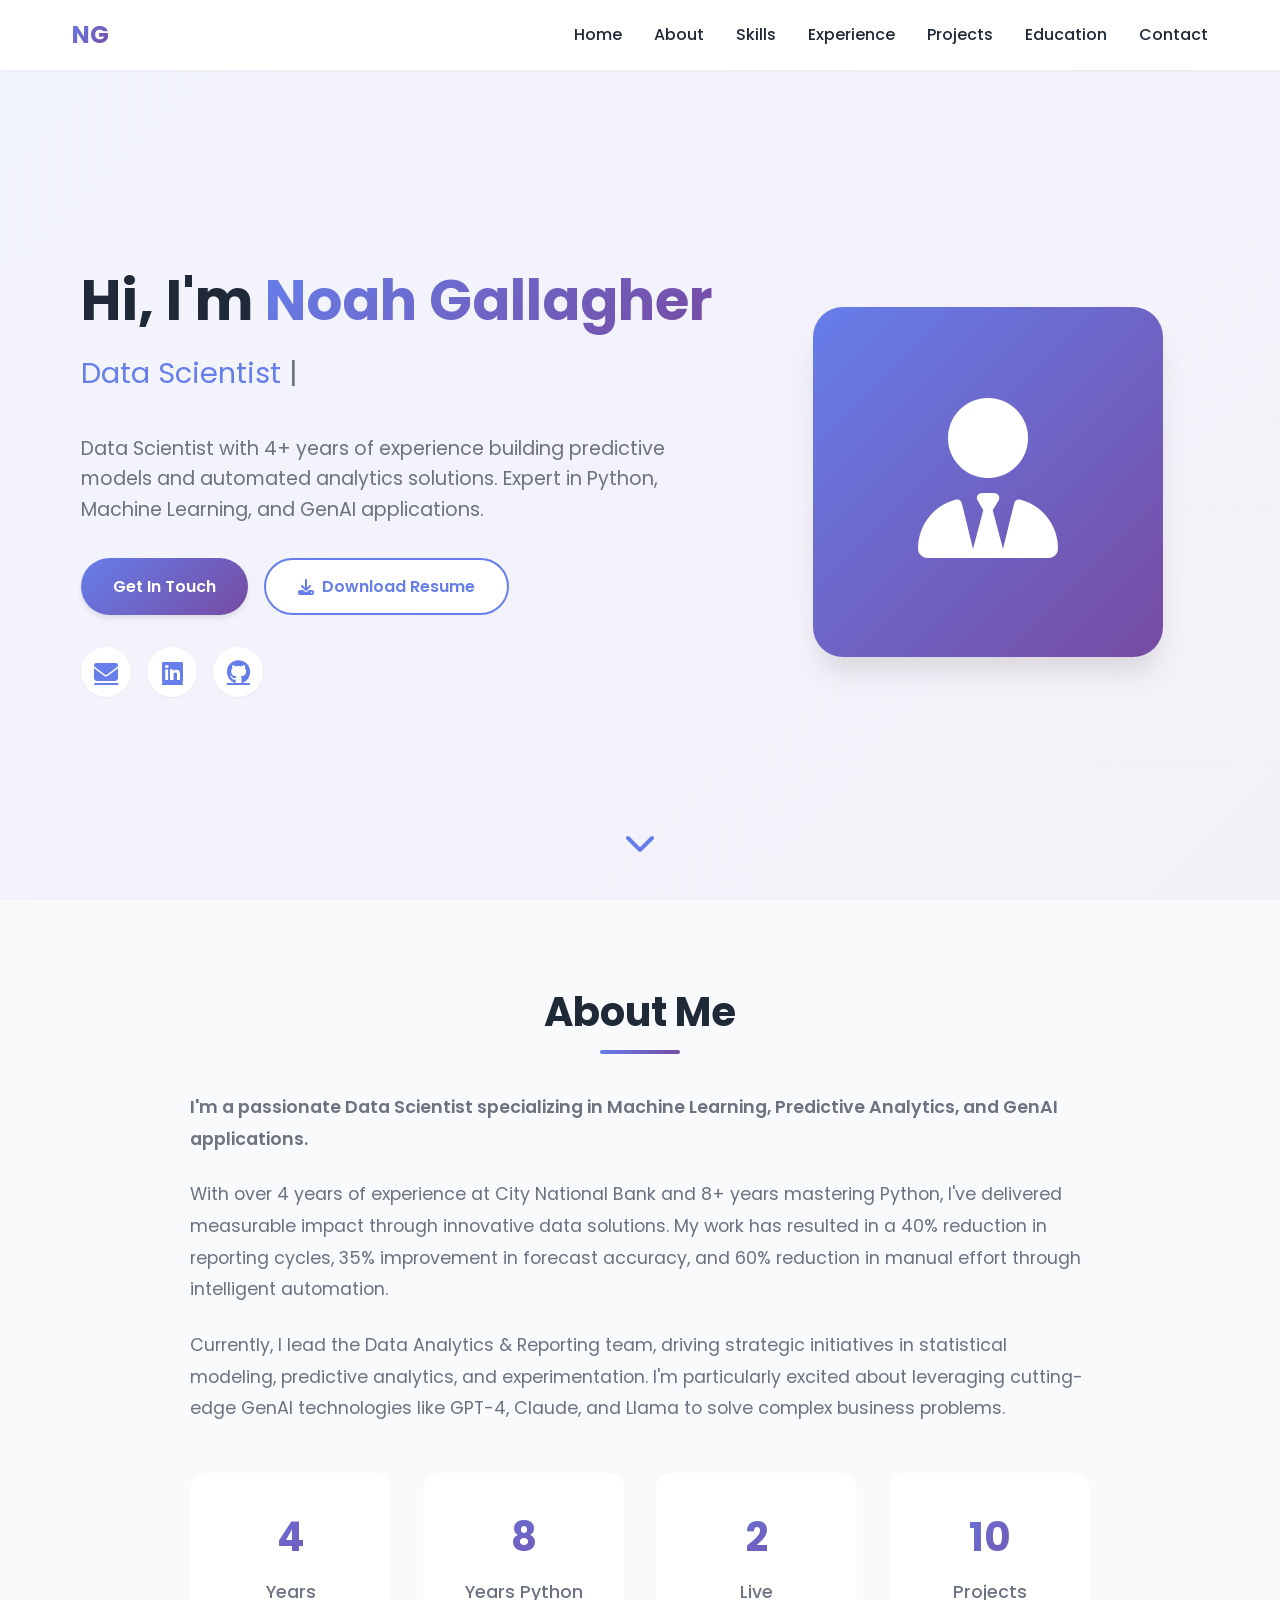
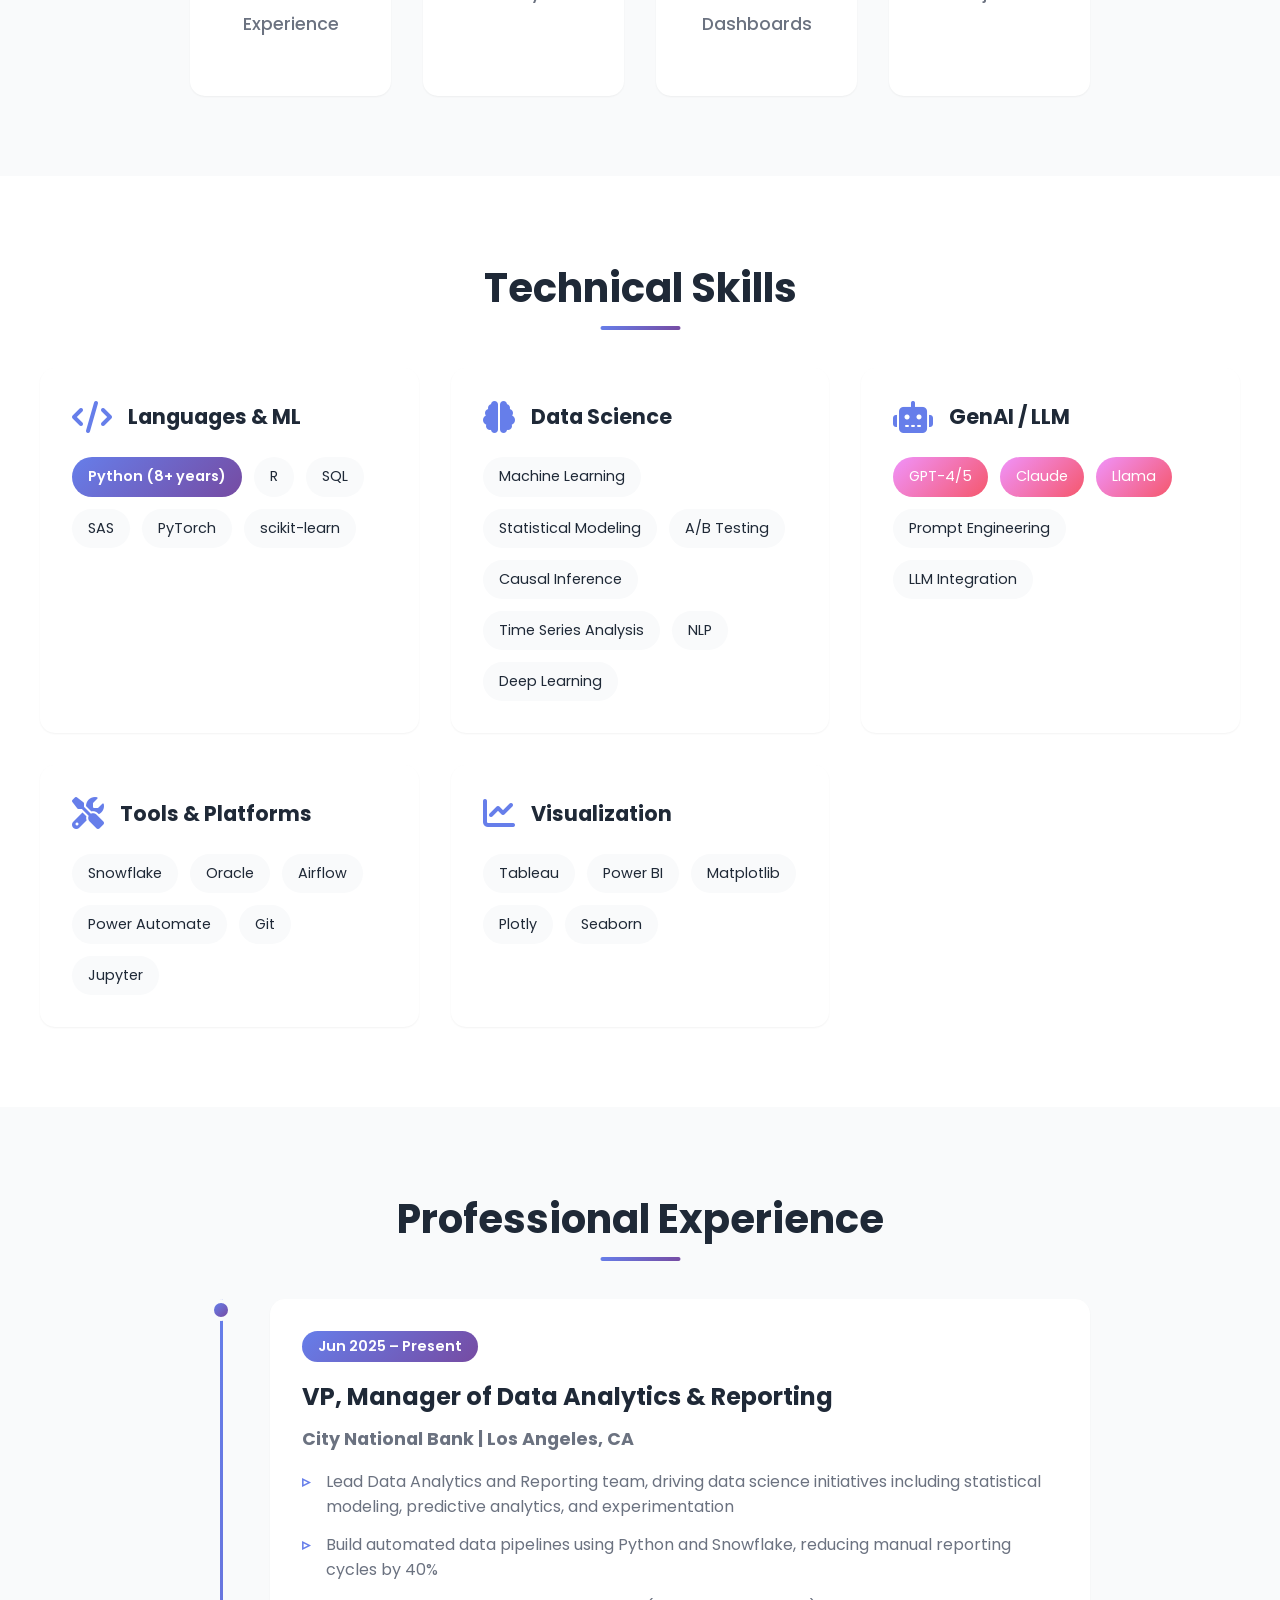
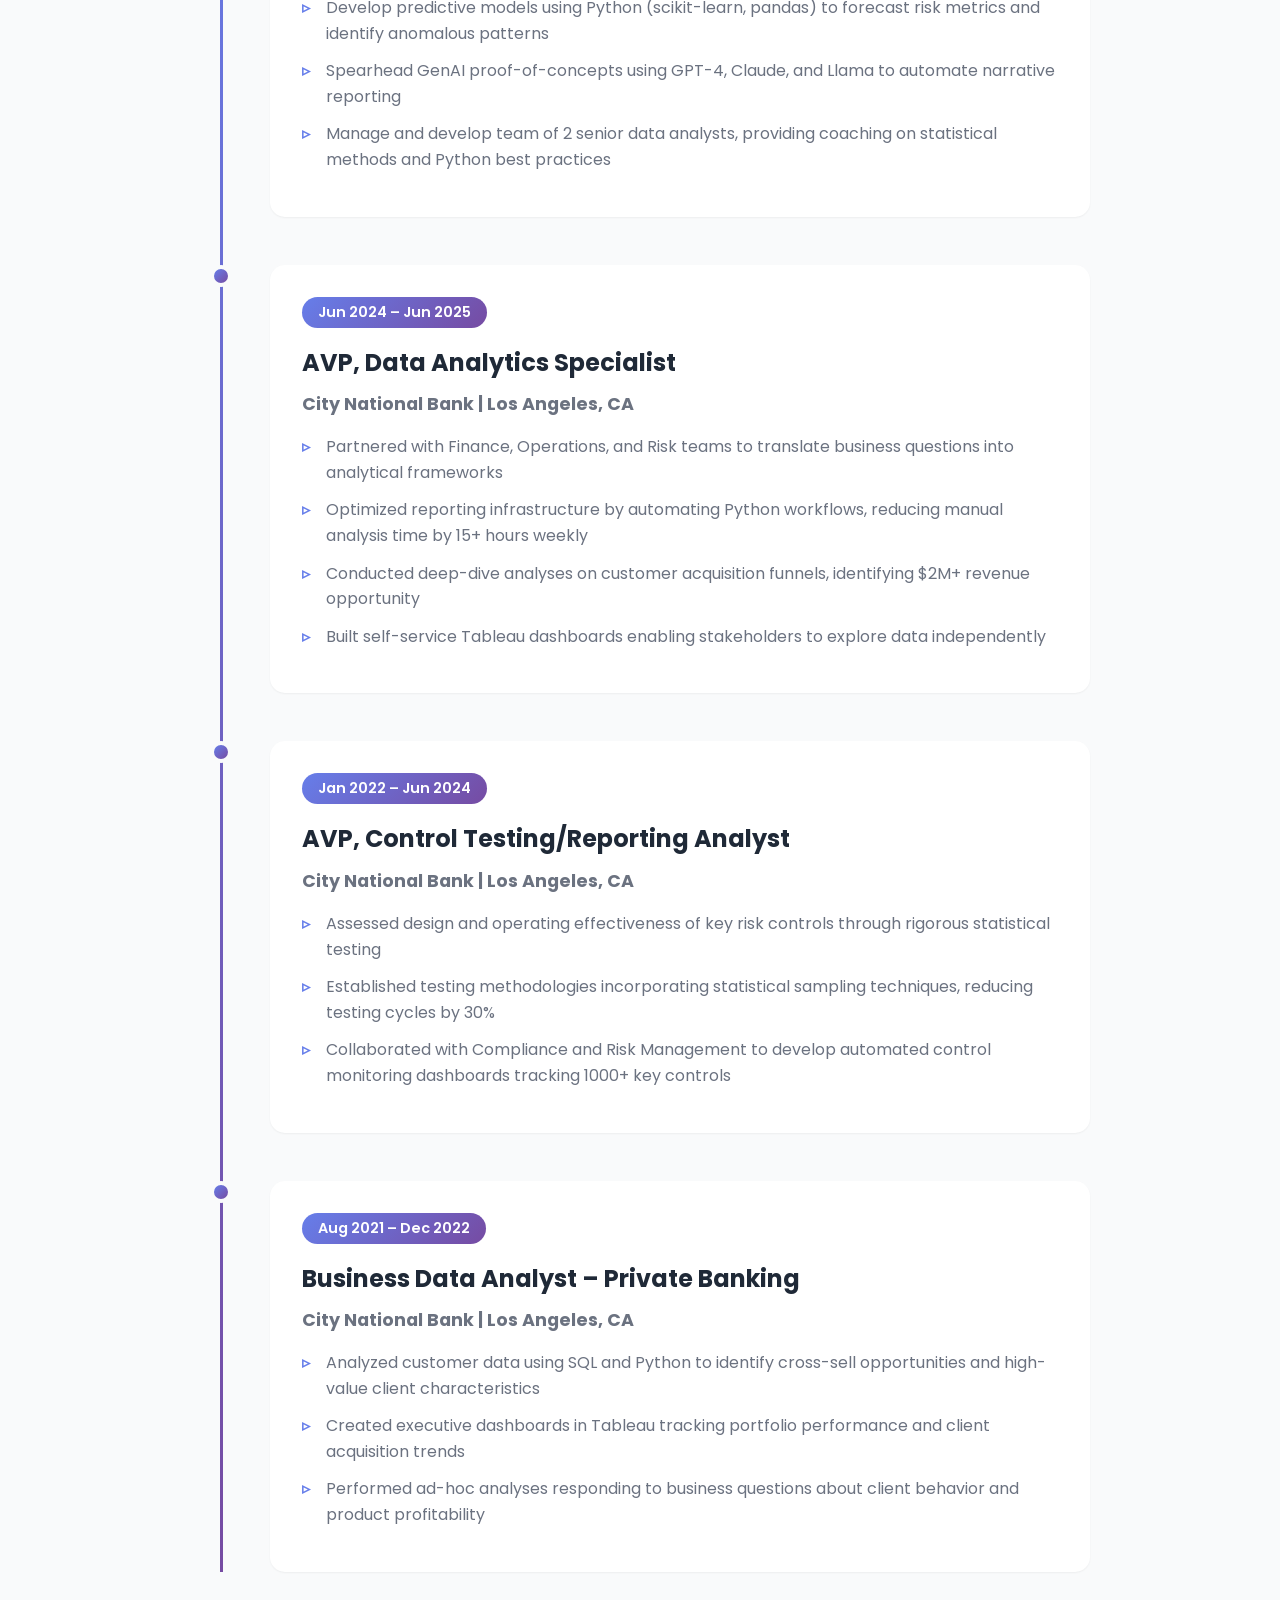
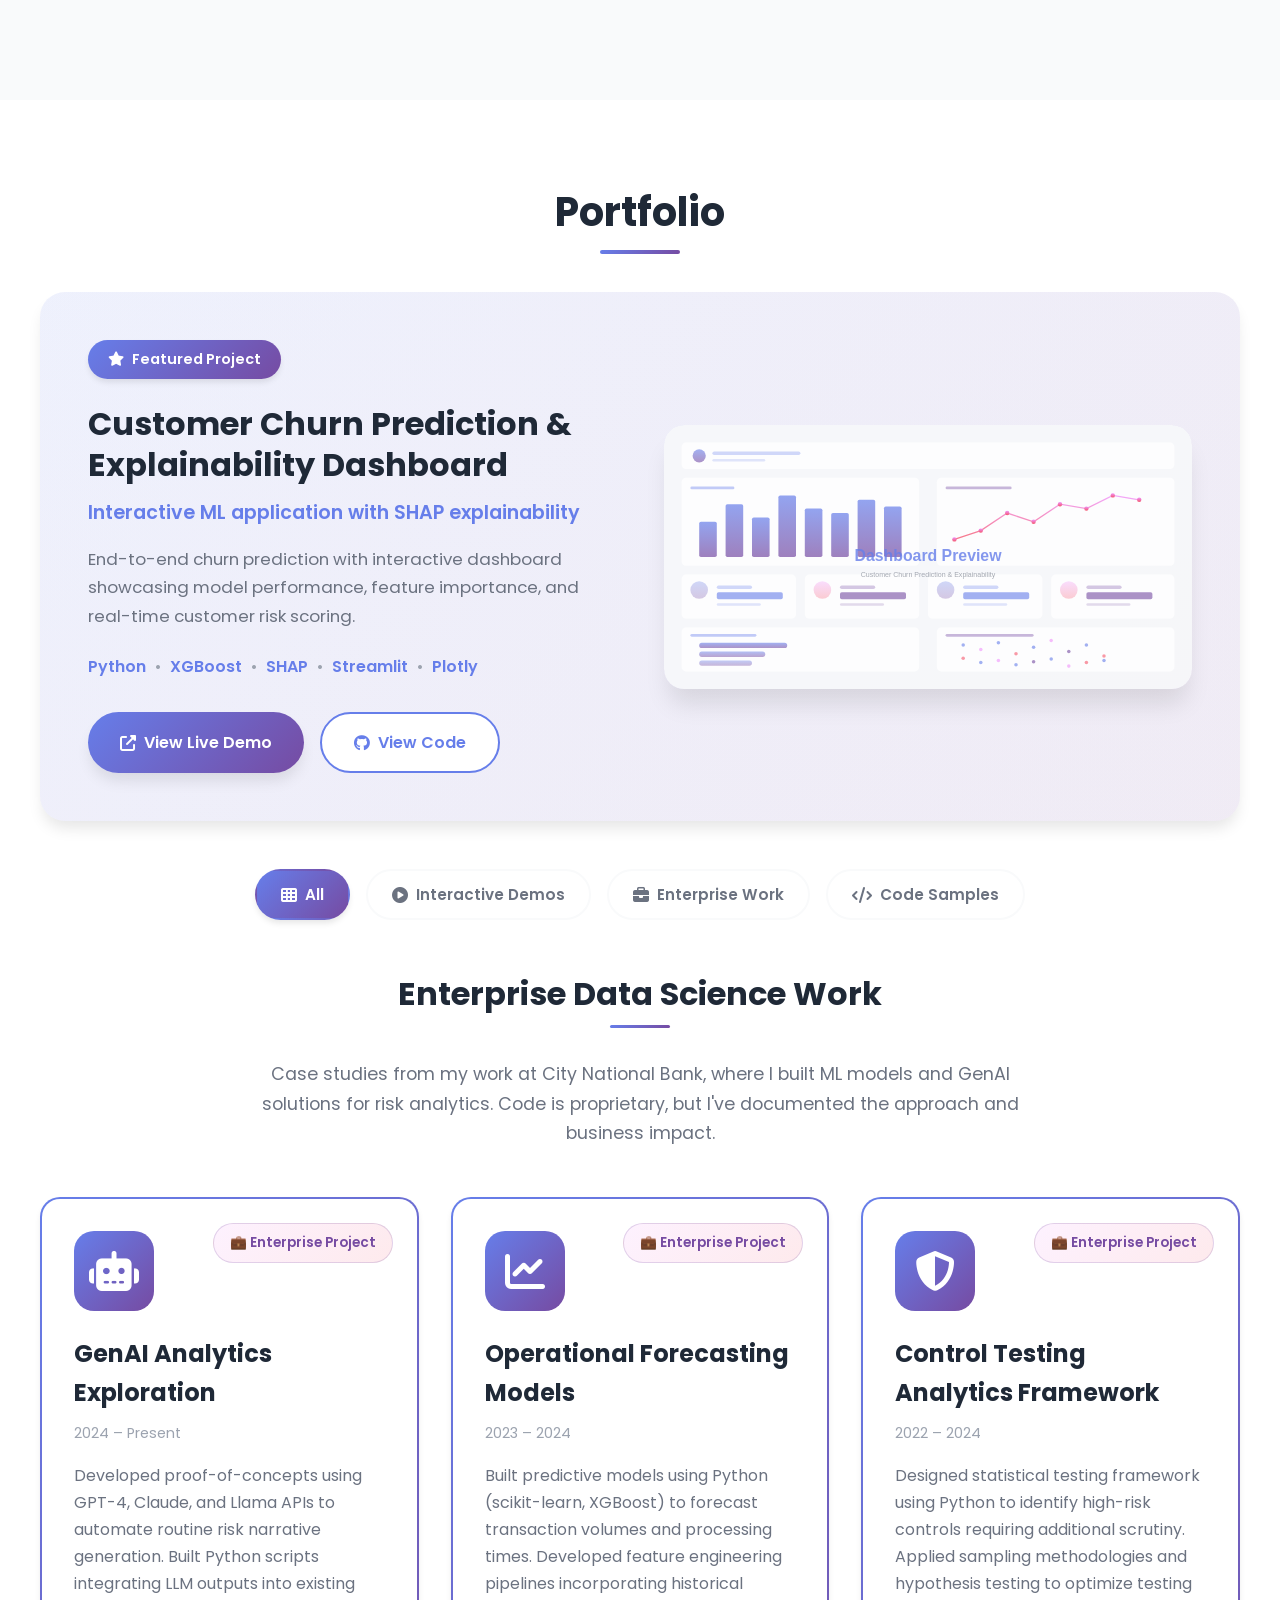
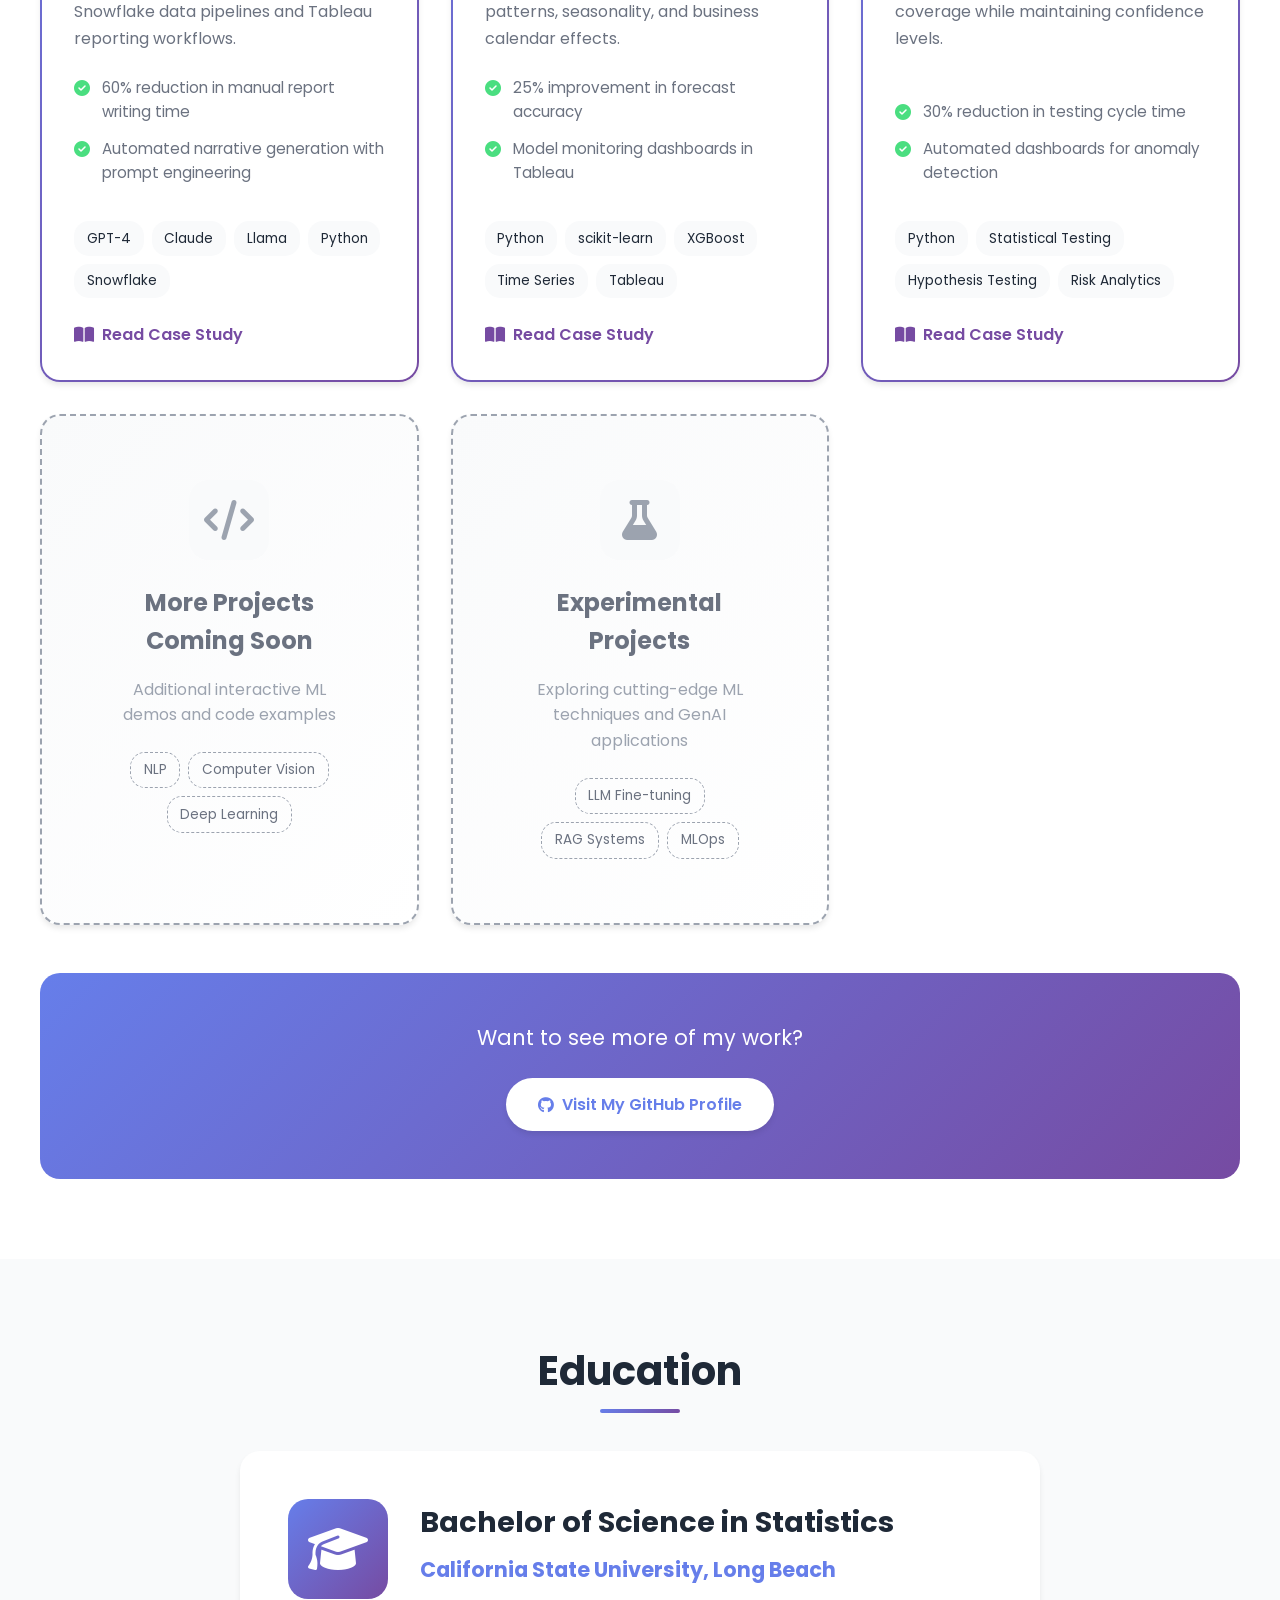
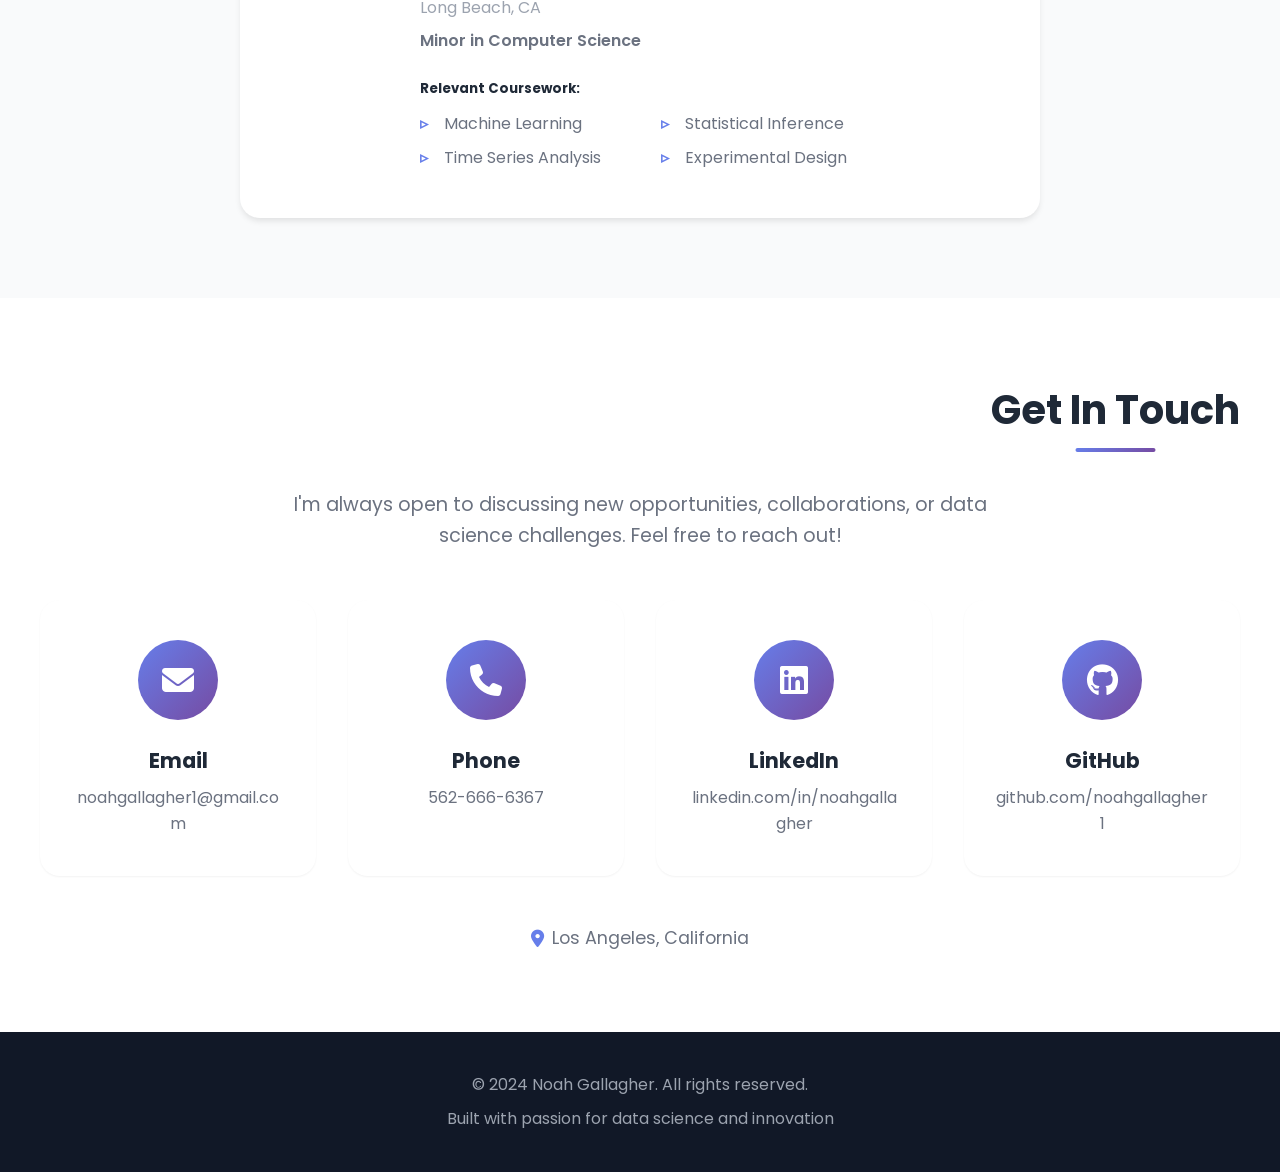
==== index.html @ f9e28bc1 "Merge pull request #3 from noahgallagher1/claude/personal-portfolio-website-011CUrJLbX3u22b8DCCnqbLe" ====
<!DOCTYPE html>
<html lang="en">
<head>
    <meta charset="UTF-8">
    <meta name="viewport" content="width=device-width, initial-scale=1.0">
    <title>Noah Gallagher - Data Scientist Portfolio</title>
    <link rel="stylesheet" href="https://cdnjs.cloudflare.com/ajax/libs/font-awesome/6.4.0/css/all.min.css">
    <link href="https://fonts.googleapis.com/css2?family=Poppins:wght@300;400;600;700&display=swap" rel="stylesheet">
    <link rel="stylesheet" href="styles.css">
</head>
<body>
    <!-- Navigation -->
    <nav class="navbar" id="navbar">
        <div class="container">
            <div class="nav-brand">
                <span class="brand-text">NG</span>
            </div>
            <ul class="nav-menu" id="nav-menu">
                <li><a href="#home" class="nav-link">Home</a></li>
                <li><a href="#about" class="nav-link">About</a></li>
                <li><a href="#skills" class="nav-link">Skills</a></li>
                <li><a href="#experience" class="nav-link">Experience</a></li>
                <li><a href="#projects" class="nav-link">Projects</a></li>
                <li><a href="#education" class="nav-link">Education</a></li>
                <li><a href="#contact" class="nav-link">Contact</a></li>
            </ul>
            <div class="hamburger" id="hamburger">
                <span></span>
                <span></span>
                <span></span>
            </div>
        </div>
    </nav>

    <!-- Hero Section -->
    <section id="home" class="hero">
        <div class="hero-content">
            <div class="hero-text">
                <h1 class="hero-title">
                    Hi, I'm <span class="highlight">Noah Gallagher</span>
                </h1>
                <div class="typing-container">
                    <h2 class="hero-subtitle">
                        <span class="typing-text"></span>
                        <span class="cursor">|</span>
                    </h2>
                </div>
                <p class="hero-description">
                    Data Scientist with 4+ years of experience building predictive models and automated analytics solutions.
                    Expert in Python, Machine Learning, and GenAI applications.
                </p>
                <div class="hero-buttons">
                    <a href="#contact" class="btn btn-primary">Get In Touch</a>
                    <a href="Noah_Gallagher_Resume_DataScience.pdf" class="btn btn-secondary" download>
                        <i class="fas fa-download"></i> Download Resume
                    </a>
                </div>
                <div class="social-links">
                    <a href="mailto:noahgallagher1@gmail.com" class="social-link" target="_blank">
                        <i class="fas fa-envelope"></i>
                    </a>
                    <a href="https://linkedin.com/in/noahgallagher" class="social-link" target="_blank">
                        <i class="fab fa-linkedin"></i>
                    </a>
                    <a href="https://github.com/noahgallagher1" class="social-link" target="_blank">
                        <i class="fab fa-github"></i>
                    </a>
                </div>
            </div>
            <div class="hero-image">
                <div class="profile-card">
                    <div class="profile-icon">
                        <i class="fas fa-user-tie"></i>
                    </div>
                </div>
            </div>
        </div>
        <div class="scroll-indicator">
            <a href="#about">
                <i class="fas fa-chevron-down"></i>
            </a>
        </div>
    </section>

    <!-- About Section -->
    <section id="about" class="about section">
        <div class="container">
            <h2 class="section-title">About Me</h2>
            <div class="about-content">
                <div class="about-text">
                    <p class="lead">
                        I'm a passionate Data Scientist specializing in Machine Learning, Predictive Analytics, and GenAI applications.
                    </p>
                    <p>
                        With over 4 years of experience at City National Bank and 8+ years mastering Python, I've delivered
                        measurable impact through innovative data solutions. My work has resulted in a 40% reduction in
                        reporting cycles, 35% improvement in forecast accuracy, and 60% reduction in manual effort through
                        intelligent automation.
                    </p>
                    <p>
                        Currently, I lead the Data Analytics & Reporting team, driving strategic initiatives in statistical
                        modeling, predictive analytics, and experimentation. I'm particularly excited about leveraging
                        cutting-edge GenAI technologies like GPT-4, Claude, and Llama to solve complex business problems.
                    </p>
                    <div class="about-stats">
                        <div class="stat-item">
                            <h3>4+</h3>
                            <p>Years Experience</p>
                        </div>
                        <div class="stat-item">
                            <h3>8+</h3>
                            <p>Years Python</p>
                        </div>
                        <div class="stat-item">
                            <a href="https://github.com/noahgallagher1" target="_blank" style="text-decoration: none; color: inherit;">
                                <h3>2</h3>
                                <p>Live Dashboards</p>
                            </a>
                        </div>
                        <div class="stat-item">
                            <h3>10+</h3>
                            <p>Projects</p>
                        </div>
                    </div>
                </div>
            </div>
        </div>
    </section>

    <!-- Skills Section -->
    <section id="skills" class="skills section">
        <div class="container">
            <h2 class="section-title">Technical Skills</h2>
            <div class="skills-grid">
                <div class="skill-category">
                    <div class="category-header">
                        <i class="fas fa-code"></i>
                        <h3>Languages & ML</h3>
                    </div>
                    <div class="skill-tags">
                        <span class="skill-tag expert">Python (8+ years)</span>
                        <span class="skill-tag">R</span>
                        <span class="skill-tag">SQL</span>
                        <span class="skill-tag">SAS</span>
                        <span class="skill-tag">PyTorch</span>
                        <span class="skill-tag">scikit-learn</span>
                    </div>
                </div>

                <div class="skill-category">
                    <div class="category-header">
                        <i class="fas fa-brain"></i>
                        <h3>Data Science</h3>
                    </div>
                    <div class="skill-tags">
                        <span class="skill-tag">Machine Learning</span>
                        <span class="skill-tag">Statistical Modeling</span>
                        <span class="skill-tag">A/B Testing</span>
                        <span class="skill-tag">Causal Inference</span>
                        <span class="skill-tag">Time Series Analysis</span>
                        <span class="skill-tag">NLP</span>
                        <span class="skill-tag">Deep Learning</span>
                    </div>
                </div>

                <div class="skill-category">
                    <div class="category-header">
                        <i class="fas fa-robot"></i>
                        <h3>GenAI / LLM</h3>
                    </div>
                    <div class="skill-tags">
                        <span class="skill-tag highlight">GPT-4/5</span>
                        <span class="skill-tag highlight">Claude</span>
                        <span class="skill-tag highlight">Llama</span>
                        <span class="skill-tag">Prompt Engineering</span>
                        <span class="skill-tag">LLM Integration</span>
                    </div>
                </div>

                <div class="skill-category">
                    <div class="category-header">
                        <i class="fas fa-tools"></i>
                        <h3>Tools & Platforms</h3>
                    </div>
                    <div class="skill-tags">
                        <span class="skill-tag">Snowflake</span>
                        <span class="skill-tag">Oracle</span>
                        <span class="skill-tag">Airflow</span>
                        <span class="skill-tag">Power Automate</span>
                        <span class="skill-tag">Git</span>
                        <span class="skill-tag">Jupyter</span>
                    </div>
                </div>

                <div class="skill-category">
                    <div class="category-header">
                        <i class="fas fa-chart-line"></i>
                        <h3>Visualization</h3>
                    </div>
                    <div class="skill-tags">
                        <span class="skill-tag">Tableau</span>
                        <span class="skill-tag">Power BI</span>
                        <span class="skill-tag">Matplotlib</span>
                        <span class="skill-tag">Plotly</span>
                        <span class="skill-tag">Seaborn</span>
                    </div>
                </div>
            </div>
        </div>
    </section>

    <!-- Experience Section -->
    <section id="experience" class="experience section">
        <div class="container">
            <h2 class="section-title">Professional Experience</h2>
            <div class="timeline">
                <div class="timeline-item">
                    <div class="timeline-dot"></div>
                    <div class="timeline-content">
                        <div class="timeline-date">Jun 2025 – Present</div>
                        <h3>VP, Manager of Data Analytics & Reporting</h3>
                        <h4>City National Bank | Los Angeles, CA</h4>
                        <ul>
                            <li>Lead Data Analytics and Reporting team, driving data science initiatives including statistical modeling, predictive analytics, and experimentation</li>
                            <li>Build automated data pipelines using Python and Snowflake, reducing manual reporting cycles by 40%</li>
                            <li>Develop predictive models using Python (scikit-learn, pandas) to forecast risk metrics and identify anomalous patterns</li>
                            <li>Spearhead GenAI proof-of-concepts using GPT-4, Claude, and Llama to automate narrative reporting</li>
                            <li>Manage and develop team of 2 senior data analysts, providing coaching on statistical methods and Python best practices</li>
                        </ul>
                    </div>
                </div>

                <div class="timeline-item">
                    <div class="timeline-dot"></div>
                    <div class="timeline-content">
                        <div class="timeline-date">Jun 2024 – Jun 2025</div>
                        <h3>AVP, Data Analytics Specialist</h3>
                        <h4>City National Bank | Los Angeles, CA</h4>
                        <ul>
                            <li>Partnered with Finance, Operations, and Risk teams to translate business questions into analytical frameworks</li>
                            <li>Optimized reporting infrastructure by automating Python workflows, reducing manual analysis time by 15+ hours weekly</li>
                            <li>Conducted deep-dive analyses on customer acquisition funnels, identifying $2M+ revenue opportunity</li>
                            <li>Built self-service Tableau dashboards enabling stakeholders to explore data independently</li>
                        </ul>
                    </div>
                </div>

                <div class="timeline-item">
                    <div class="timeline-dot"></div>
                    <div class="timeline-content">
                        <div class="timeline-date">Jan 2022 – Jun 2024</div>
                        <h3>AVP, Control Testing/Reporting Analyst</h3>
                        <h4>City National Bank | Los Angeles, CA</h4>
                        <ul>
                            <li>Assessed design and operating effectiveness of key risk controls through rigorous statistical testing</li>
                            <li>Established testing methodologies incorporating statistical sampling techniques, reducing testing cycles by 30%</li>
                            <li>Collaborated with Compliance and Risk Management to develop automated control monitoring dashboards tracking 1000+ key controls</li>
                        </ul>
                    </div>
                </div>

                <div class="timeline-item">
                    <div class="timeline-dot"></div>
                    <div class="timeline-content">
                        <div class="timeline-date">Aug 2021 – Dec 2022</div>
                        <h3>Business Data Analyst – Private Banking</h3>
                        <h4>City National Bank | Los Angeles, CA</h4>
                        <ul>
                            <li>Analyzed customer data using SQL and Python to identify cross-sell opportunities and high-value client characteristics</li>
                            <li>Created executive dashboards in Tableau tracking portfolio performance and client acquisition trends</li>
                            <li>Performed ad-hoc analyses responding to business questions about client behavior and product profitability</li>
                        </ul>
                    </div>
                </div>
            </div>
        </div>
    </section>

    <!-- Projects Section -->
    <section id="projects" class="projects section">
        <div class="container">
            <h2 class="section-title">Portfolio</h2>

            <!-- ============================================
                 HERO FEATURED PROJECT - Interactive Demo
                 ============================================ -->
            <!-- Featured Project Hero Section -->
            <div class="featured-project-hero" data-project-type="interactive">
                <div class="featured-project-content">
                    <div class="featured-project-text">
                        <div class="featured-badge">
                            <i class="fas fa-star"></i>
                            <span>Featured Project</span>
                        </div>
                        <h3 class="featured-project-title">Customer Churn Prediction & Explainability Dashboard</h3>
                        <p class="featured-project-subtitle">Interactive ML application with SHAP explainability</p>
                        <p class="featured-project-description">
                            End-to-end churn prediction with interactive dashboard showcasing model performance,
                            feature importance, and real-time customer risk scoring.
                        </p>
                        <div class="featured-tech-stack">
                            <span class="tech-item">Python</span>
                            <span class="tech-separator">•</span>
                            <span class="tech-item">XGBoost</span>
                            <span class="tech-separator">•</span>
                            <span class="tech-item">SHAP</span>
                            <span class="tech-separator">•</span>
                            <span class="tech-item">Streamlit</span>
                            <span class="tech-separator">•</span>
                            <span class="tech-item">Plotly</span>
                        </div>
                        <div class="featured-project-buttons">
                            <a href="https://customer-churn-prediction-dashboard-ng.streamlit.app" class="btn btn-featured-primary" target="_blank" rel="noopener noreferrer" aria-label="View live demo of Customer Churn Prediction Dashboard">
                                <i class="fas fa-external-link-alt"></i> View Live Demo
                            </a>
                            <a href="https://github.com/noahgallagher1/customer-churn-prediction" class="btn btn-featured-secondary" target="_blank" rel="noopener noreferrer" aria-label="View source code on GitHub">
                                <i class="fab fa-github"></i> View Code
                            </a>
                        </div>
                    </div>
                    <div class="featured-project-image">
                        <!-- TODO: Replace this placeholder with your actual dashboard screenshot -->
                        <!-- Recommended size: 1200x600px -->
                        <!-- To update: Save your screenshot as 'assets/dashboard-screenshot.png' and update the src below -->
                        <img src="assets/dashboard-placeholder.svg" alt="Customer Churn Prediction Dashboard Preview" class="dashboard-preview">
                        <div class="image-overlay">
                            <i class="fas fa-chart-bar"></i>
                        </div>
                    </div>
                </div>
            </div>

            <!-- ============================================
                 PROJECT FILTER TABS
                 ============================================ -->
            <div class="project-filters">
                <button class="filter-btn active" data-filter="all" aria-label="Show all projects">
                    <i class="fas fa-th"></i> All
                </button>
                <button class="filter-btn" data-filter="interactive" aria-label="Show interactive demos">
                    <i class="fas fa-play-circle"></i> Interactive Demos
                </button>
                <button class="filter-btn" data-filter="enterprise" aria-label="Show enterprise work">
                    <i class="fas fa-briefcase"></i> Enterprise Work
                </button>
                <button class="filter-btn" data-filter="code" aria-label="Show code samples">
                    <i class="fas fa-code"></i> Code Samples
                </button>
            </div>

            <!-- ============================================
                 ENTERPRISE DATA SCIENCE WORK SECTION
                 ============================================ -->
            <div class="enterprise-header">
                <h3>Enterprise Data Science Work</h3>
                <p>Case studies from my work at City National Bank, where I built ML models and GenAI solutions for risk analytics. Code is proprietary, but I've documented the approach and business impact.</p>
            </div>

            <!-- Enterprise Projects Grid -->
            <div class="projects-grid">
                <!-- Enterprise Project 1: GenAI Analytics -->
                <div class="project-card enterprise-card" data-project-type="enterprise">
                    <div class="project-badge">
                        💼 Enterprise Project
                    </div>
                    <div class="project-icon">
                        <i class="fas fa-robot"></i>
                    </div>
                    <div class="project-header">
                        <h3>GenAI Analytics Exploration</h3>
                        <span class="project-date">2024 – Present</span>
                    </div>
                    <p class="project-description">
                        Developed proof-of-concepts using GPT-4, Claude, and Llama APIs to automate routine risk narrative generation.
                        Built Python scripts integrating LLM outputs into existing Snowflake data pipelines and Tableau reporting workflows.
                    </p>
                    <div class="project-highlights">
                        <div class="highlight-item">
                            <i class="fas fa-check-circle"></i>
                            <span>60% reduction in manual report writing time</span>
                        </div>
                        <div class="highlight-item">
                            <i class="fas fa-check-circle"></i>
                            <span>Automated narrative generation with prompt engineering</span>
                        </div>
                    </div>
                    <div class="project-tags">
                        <span class="tag">GPT-4</span>
                        <span class="tag">Claude</span>
                        <span class="tag">Llama</span>
                        <span class="tag">Python</span>
                        <span class="tag">Snowflake</span>
                    </div>
                    <a href="#genai-case-study" class="project-link case-study-link" aria-label="Read GenAI Analytics case study">
                        <i class="fas fa-book-open"></i> Read Case Study
                    </a>
                </div>

                <!-- Enterprise Project 2: Operational Forecasting -->
                <div class="project-card enterprise-card" data-project-type="enterprise">
                    <div class="project-badge">
                        💼 Enterprise Project
                    </div>
                    <div class="project-icon">
                        <i class="fas fa-chart-line"></i>
                    </div>
                    <div class="project-header">
                        <h3>Operational Forecasting Models</h3>
                        <span class="project-date">2023 – 2024</span>
                    </div>
                    <p class="project-description">
                        Built predictive models using Python (scikit-learn, XGBoost) to forecast transaction volumes and processing times.
                        Developed feature engineering pipelines incorporating historical patterns, seasonality, and business calendar effects.
                    </p>
                    <div class="project-highlights">
                        <div class="highlight-item">
                            <i class="fas fa-check-circle"></i>
                            <span>25% improvement in forecast accuracy</span>
                        </div>
                        <div class="highlight-item">
                            <i class="fas fa-check-circle"></i>
                            <span>Model monitoring dashboards in Tableau</span>
                        </div>
                    </div>
                    <div class="project-tags">
                        <span class="tag">Python</span>
                        <span class="tag">scikit-learn</span>
                        <span class="tag">XGBoost</span>
                        <span class="tag">Time Series</span>
                        <span class="tag">Tableau</span>
                    </div>
                    <a href="#forecasting-case-study" class="project-link case-study-link" aria-label="Read Operational Forecasting case study">
                        <i class="fas fa-book-open"></i> Read Case Study
                    </a>
                </div>

                <!-- Enterprise Project 3: Control Testing -->
                <div class="project-card enterprise-card" data-project-type="enterprise">
                    <div class="project-badge">
                        💼 Enterprise Project
                    </div>
                    <div class="project-icon">
                        <i class="fas fa-shield-alt"></i>
                    </div>
                    <div class="project-header">
                        <h3>Control Testing Analytics Framework</h3>
                        <span class="project-date">2022 – 2024</span>
                    </div>
                    <p class="project-description">
                        Designed statistical testing framework using Python to identify high-risk controls requiring additional scrutiny.
                        Applied sampling methodologies and hypothesis testing to optimize testing coverage while maintaining confidence levels.
                    </p>
                    <div class="project-highlights">
                        <div class="highlight-item">
                            <i class="fas fa-check-circle"></i>
                            <span>30% reduction in testing cycle time</span>
                        </div>
                        <div class="highlight-item">
                            <i class="fas fa-check-circle"></i>
                            <span>Automated dashboards for anomaly detection</span>
                        </div>
                    </div>
                    <div class="project-tags">
                        <span class="tag">Python</span>
                        <span class="tag">Statistical Testing</span>
                        <span class="tag">Hypothesis Testing</span>
                        <span class="tag">Risk Analytics</span>
                    </div>
                    <a href="#control-testing-case-study" class="project-link case-study-link" aria-label="Read Control Testing case study">
                        <i class="fas fa-book-open"></i> Read Case Study
                    </a>
                </div>

                <!-- ============================================
                     COMING SOON PLACEHOLDER CARDS
                     ============================================ -->
                <!-- Coming Soon Card 1 -->
                <div class="project-card coming-soon-card" data-project-type="code">
                    <div class="coming-soon-content">
                        <div class="coming-soon-icon">
                            <i class="fas fa-code"></i>
                        </div>
                        <h3>More Projects Coming Soon</h3>
                        <p>Additional interactive ML demos and code examples</p>
                        <div class="coming-soon-tags">
                            <span class="tag-outline">NLP</span>
                            <span class="tag-outline">Computer Vision</span>
                            <span class="tag-outline">Deep Learning</span>
                        </div>
                    </div>
                </div>

                <!-- Coming Soon Card 2 -->
                <div class="project-card coming-soon-card" data-project-type="code">
                    <div class="coming-soon-content">
                        <div class="coming-soon-icon">
                            <i class="fas fa-flask"></i>
                        </div>
                        <h3>Experimental Projects</h3>
                        <p>Exploring cutting-edge ML techniques and GenAI applications</p>
                        <div class="coming-soon-tags">
                            <span class="tag-outline">LLM Fine-tuning</span>
                            <span class="tag-outline">RAG Systems</span>
                            <span class="tag-outline">MLOps</span>
                        </div>
                    </div>
                </div>
            </div>

            <!-- GitHub CTA -->
            <div class="github-cta">
                <p>Want to see more of my work?</p>
                <a href="https://github.com/noahgallagher1" class="btn btn-primary" target="_blank" rel="noopener noreferrer">
                    <i class="fab fa-github"></i> Visit My GitHub Profile
                </a>
            </div>
        </div>
    </section>

    <!-- Education Section -->
    <section id="education" class="education section">
        <div class="container">
            <h2 class="section-title">Education</h2>
            <div class="education-content">
                <div class="education-card">
                    <div class="education-icon">
                        <i class="fas fa-graduation-cap"></i>
                    </div>
                    <div class="education-info">
                        <h3>Bachelor of Science in Statistics</h3>
                        <h4>California State University, Long Beach</h4>
                        <p class="education-location">Long Beach, CA</p>
                        <p class="education-minor">Minor in Computer Science</p>
                        <div class="coursework">
                            <h5>Relevant Coursework:</h5>
                            <ul>
                                <li>Machine Learning</li>
                                <li>Statistical Inference</li>
                                <li>Time Series Analysis</li>
                                <li>Experimental Design</li>
                            </ul>
                        </div>
                    </div>
                </div>
            </div>
        </div>
    </section>

    <!-- Contact Section -->
    <section id="contact" class="contact section">
        <div class="container">
            <h2 class="section-title">Get In Touch</h2>
            <p class="contact-intro">
                I'm always open to discussing new opportunities, collaborations, or data science challenges.
                Feel free to reach out!
            </p>
            <div class="contact-grid">
                <a href="mailto:noahgallagher1@gmail.com" class="contact-card">
                    <div class="contact-icon">
                        <i class="fas fa-envelope"></i>
                    </div>
                    <h3>Email</h3>
                    <p>noahgallagher1@gmail.com</p>
                </a>
                <a href="tel:562-666-6367" class="contact-card">
                    <div class="contact-icon">
                        <i class="fas fa-phone"></i>
                    </div>
                    <h3>Phone</h3>
                    <p>562-666-6367</p>
                </a>
                <a href="https://linkedin.com/in/noahgallagher" class="contact-card" target="_blank">
                    <div class="contact-icon">
                        <i class="fab fa-linkedin"></i>
                    </div>
                    <h3>LinkedIn</h3>
                    <p>linkedin.com/in/noahgallagher</p>
                </a>
                <a href="https://github.com/noahgallagher1" class="contact-card" target="_blank">
                    <div class="contact-icon">
                        <i class="fab fa-github"></i>
                    </div>
                    <h3>GitHub</h3>
                    <p>github.com/noahgallagher1</p>
                </a>
            </div>
            <div class="contact-location">
                <i class="fas fa-map-marker-alt"></i>
                <span>Los Angeles, California</span>
            </div>
        </div>
    </section>

    <!-- Footer -->
    <footer class="footer">
        <div class="container">
            <p>&copy; 2024 Noah Gallagher. All rights reserved.</p>
            <p>Built with passion for data science and innovation</p>
        </div>
    </footer>

    <script src="script.js"></script>
</body>
</html>
---- styles.css ----
/* ===========================
   CSS Variables & Reset
   =========================== */
:root {
    --primary-color: #667eea;
    --secondary-color: #764ba2;
    --accent-color: #f093fb;
    --success-color: #4ade80;
    --text-primary: #1f2937;
    --text-secondary: #6b7280;
    --text-light: #9ca3af;
    --bg-primary: #ffffff;
    --bg-secondary: #f9fafb;
    --bg-dark: #111827;
    --gradient-1: linear-gradient(135deg, #667eea 0%, #764ba2 100%);
    --gradient-2: linear-gradient(135deg, #f093fb 0%, #f5576c 100%);
    --gradient-3: linear-gradient(135deg, #4facfe 0%, #00f2fe 100%);
    --shadow-sm: 0 1px 2px 0 rgba(0, 0, 0, 0.05);
    --shadow-md: 0 4px 6px -1px rgba(0, 0, 0, 0.1);
    --shadow-lg: 0 10px 15px -3px rgba(0, 0, 0, 0.1);
    --shadow-xl: 0 20px 25px -5px rgba(0, 0, 0, 0.1);
    --transition: all 0.3s ease;
}

* {
    margin: 0;
    padding: 0;
    box-sizing: border-box;
}

html {
    scroll-behavior: smooth;
    font-size: 16px;
}

body {
    font-family: 'Poppins', sans-serif;
    color: var(--text-primary);
    background-color: var(--bg-primary);
    line-height: 1.6;
    overflow-x: hidden;
}

/* ===========================
   Navigation
   =========================== */
.navbar {
    position: fixed;
    top: 0;
    left: 0;
    right: 0;
    background: rgba(255, 255, 255, 0.95);
    backdrop-filter: blur(10px);
    box-shadow: var(--shadow-sm);
    z-index: 1000;
    transition: var(--transition);
}

.navbar.scrolled {
    box-shadow: var(--shadow-md);
}

.navbar .container {
    display: flex;
    justify-content: space-between;
    align-items: center;
    padding: 1rem 2rem;
    max-width: 1200px;
    margin: 0 auto;
}

.nav-brand {
    font-size: 1.5rem;
    font-weight: 700;
}

.brand-text {
    background: var(--gradient-1);
    -webkit-background-clip: text;
    -webkit-text-fill-color: transparent;
    background-clip: text;
}

.nav-menu {
    display: flex;
    list-style: none;
    gap: 2rem;
}

.nav-link {
    color: var(--text-primary);
    text-decoration: none;
    font-weight: 500;
    transition: var(--transition);
    position: relative;
}

.nav-link::after {
    content: '';
    position: absolute;
    bottom: -5px;
    left: 0;
    width: 0;
    height: 2px;
    background: var(--gradient-1);
    transition: var(--transition);
}

.nav-link:hover::after {
    width: 100%;
}

.hamburger {
    display: none;
    flex-direction: column;
    cursor: pointer;
    gap: 4px;
}

.hamburger span {
    width: 25px;
    height: 3px;
    background: var(--text-primary);
    transition: var(--transition);
    border-radius: 3px;
}

/* ===========================
   Hero Section
   =========================== */
.hero {
    min-height: 100vh;
    display: flex;
    align-items: center;
    justify-content: center;
    padding: 8rem 2rem 4rem;
    background: linear-gradient(135deg, #667eea15 0%, #764ba215 100%);
    position: relative;
}

.hero-content {
    max-width: 1200px;
    display: grid;
    grid-template-columns: 1.5fr 1fr;
    gap: 4rem;
    align-items: center;
}

.hero-title {
    font-size: 3.5rem;
    font-weight: 700;
    margin-bottom: 1rem;
    line-height: 1.2;
}

.highlight {
    background: var(--gradient-1);
    -webkit-background-clip: text;
    -webkit-text-fill-color: transparent;
    background-clip: text;
}

.typing-container {
    min-height: 60px;
    margin-bottom: 1.5rem;
}

.hero-subtitle {
    font-size: 1.8rem;
    color: var(--text-secondary);
    font-weight: 400;
}

.typing-text {
    color: var(--primary-color);
}

.cursor {
    animation: blink 1s infinite;
}

@keyframes blink {
    0%, 50% { opacity: 1; }
    51%, 100% { opacity: 0; }
}

.hero-description {
    font-size: 1.2rem;
    color: var(--text-secondary);
    margin-bottom: 2rem;
    max-width: 600px;
}

.hero-buttons {
    display: flex;
    gap: 1rem;
    margin-bottom: 2rem;
    flex-wrap: wrap;
}

.btn {
    padding: 0.875rem 2rem;
    border-radius: 50px;
    text-decoration: none;
    font-weight: 600;
    transition: var(--transition);
    display: inline-flex;
    align-items: center;
    gap: 0.5rem;
    cursor: pointer;
    border: none;
}

.btn-primary {
    background: var(--gradient-1);
    color: white;
    box-shadow: var(--shadow-md);
}

.btn-primary:hover {
    transform: translateY(-2px);
    box-shadow: var(--shadow-lg);
}

.btn-secondary {
    background: white;
    color: var(--primary-color);
    border: 2px solid var(--primary-color);
}

.btn-secondary:hover {
    background: var(--primary-color);
    color: white;
}

.social-links {
    display: flex;
    gap: 1rem;
}

.social-link {
    width: 50px;
    height: 50px;
    border-radius: 50%;
    background: white;
    display: flex;
    align-items: center;
    justify-content: center;
    color: var(--primary-color);
    font-size: 1.5rem;
    transition: var(--transition);
    box-shadow: var(--shadow-sm);
}

.social-link:hover {
    background: var(--gradient-1);
    color: white;
    transform: translateY(-3px);
    box-shadow: var(--shadow-md);
}

.hero-image {
    display: flex;
    justify-content: center;
    align-items: center;
}

.profile-card {
    width: 350px;
    height: 350px;
    border-radius: 30px;
    background: var(--gradient-1);
    box-shadow: var(--shadow-xl);
    display: flex;
    align-items: center;
    justify-content: center;
    animation: float 6s ease-in-out infinite;
}

.profile-icon {
    font-size: 10rem;
    color: white;
}

@keyframes float {
    0%, 100% { transform: translateY(0px); }
    50% { transform: translateY(-20px); }
}

.scroll-indicator {
    position: absolute;
    bottom: 2rem;
    left: 50%;
    transform: translateX(-50%);
    animation: bounce 2s infinite;
}

.scroll-indicator a {
    color: var(--primary-color);
    font-size: 2rem;
}

@keyframes bounce {
    0%, 20%, 50%, 80%, 100% { transform: translateX(-50%) translateY(0); }
    40% { transform: translateX(-50%) translateY(-10px); }
    60% { transform: translateX(-50%) translateY(-5px); }
}

/* ===========================
   Section Styles
   =========================== */
.section {
    padding: 5rem 2rem;
}

.container {
    max-width: 1200px;
    margin: 0 auto;
}

.section-title {
    font-size: 2.5rem;
    font-weight: 700;
    text-align: center;
    margin-bottom: 3rem;
    position: relative;
    display: inline-block;
    left: 50%;
    transform: translateX(-50%);
}

.section-title::after {
    content: '';
    position: absolute;
    bottom: -10px;
    left: 50%;
    transform: translateX(-50%);
    width: 80px;
    height: 4px;
    background: var(--gradient-1);
    border-radius: 2px;
}

/* ===========================
   About Section
   =========================== */
.about {
    background: var(--bg-secondary);
}

.about-text {
    max-width: 900px;
    margin: 0 auto;
}

.lead {
    font-size: 1.5rem;
    font-weight: 600;
    color: var(--text-primary);
    margin-bottom: 1.5rem;
}

.about-text p {
    font-size: 1.1rem;
    color: var(--text-secondary);
    margin-bottom: 1.5rem;
    line-height: 1.8;
}

.about-stats {
    display: grid;
    grid-template-columns: repeat(auto-fit, minmax(150px, 1fr));
    gap: 2rem;
    margin-top: 3rem;
}

.stat-item {
    text-align: center;
    padding: 2rem;
    background: white;
    border-radius: 15px;
    box-shadow: var(--shadow-sm);
    transition: var(--transition);
}

.stat-item:hover {
    transform: translateY(-5px);
    box-shadow: var(--shadow-md);
}

.stat-item h3 {
    font-size: 2.5rem;
    background: var(--gradient-1);
    -webkit-background-clip: text;
    -webkit-text-fill-color: transparent;
    background-clip: text;
    margin-bottom: 0.5rem;
}

.stat-item p {
    color: var(--text-secondary);
    font-weight: 500;
}

/* ===========================
   Skills Section
   =========================== */
.skills-grid {
    display: grid;
    grid-template-columns: repeat(auto-fit, minmax(300px, 1fr));
    gap: 2rem;
}

.skill-category {
    background: white;
    padding: 2rem;
    border-radius: 15px;
    box-shadow: var(--shadow-sm);
    transition: var(--transition);
}

.skill-category:hover {
    transform: translateY(-5px);
    box-shadow: var(--shadow-lg);
}

.category-header {
    display: flex;
    align-items: center;
    gap: 1rem;
    margin-bottom: 1.5rem;
}

.category-header i {
    font-size: 2rem;
    color: var(--primary-color);
}

.category-header h3 {
    font-size: 1.3rem;
    color: var(--text-primary);
}

.skill-tags {
    display: flex;
    flex-wrap: wrap;
    gap: 0.75rem;
}

.skill-tag {
    padding: 0.5rem 1rem;
    background: var(--bg-secondary);
    border-radius: 20px;
    font-size: 0.9rem;
    color: var(--text-primary);
    transition: var(--transition);
    cursor: default;
}

.skill-tag.expert {
    background: var(--gradient-1);
    color: white;
    font-weight: 600;
}

.skill-tag.highlight {
    background: var(--gradient-2);
    color: white;
    -webkit-text-fill-color: white;
    background-clip: padding-box;
    -webkit-background-clip: padding-box;
}

.skill-tag:hover {
    transform: scale(1.05);
}

/* ===========================
   Experience Section
   =========================== */
.experience {
    background: var(--bg-secondary);
}

.timeline {
    max-width: 900px;
    margin: 0 auto;
    position: relative;
}

.timeline::before {
    content: '';
    position: absolute;
    left: 30px;
    top: 0;
    bottom: 0;
    width: 3px;
    background: var(--gradient-1);
}

.timeline-item {
    position: relative;
    padding-left: 80px;
    margin-bottom: 3rem;
}

.timeline-dot {
    position: absolute;
    left: 20px;
    top: 0;
    width: 22px;
    height: 22px;
    border-radius: 50%;
    background: var(--gradient-1);
    border: 4px solid var(--bg-secondary);
    z-index: 1;
}

.timeline-content {
    background: white;
    padding: 2rem;
    border-radius: 15px;
    box-shadow: var(--shadow-sm);
    transition: var(--transition);
}

.timeline-content:hover {
    box-shadow: var(--shadow-lg);
    transform: translateX(5px);
}

.timeline-date {
    display: inline-block;
    padding: 0.25rem 1rem;
    background: var(--gradient-1);
    color: white;
    border-radius: 20px;
    font-size: 0.9rem;
    font-weight: 600;
    margin-bottom: 1rem;
}

.timeline-content h3 {
    font-size: 1.5rem;
    color: var(--text-primary);
    margin-bottom: 0.5rem;
}

.timeline-content h4 {
    font-size: 1.1rem;
    color: var(--text-secondary);
    margin-bottom: 1rem;
}

.timeline-content ul {
    list-style: none;
    padding-left: 0;
}

.timeline-content li {
    padding-left: 1.5rem;
    margin-bottom: 0.75rem;
    position: relative;
    color: var(--text-secondary);
}

.timeline-content li::before {
    content: '▹';
    position: absolute;
    left: 0;
    color: var(--primary-color);
    font-weight: bold;
}

/* ===========================
   Projects Section
   =========================== */
.projects-grid {
    display: grid;
    grid-template-columns: repeat(auto-fit, minmax(350px, 1fr));
    gap: 2rem;
    margin-bottom: 3rem;
}

.project-card {
    background: white;
    border-radius: 20px;
    padding: 2rem;
    box-shadow: var(--shadow-md);
    transition: var(--transition);
    display: flex;
    flex-direction: column;
}

.project-card:hover {
    transform: translateY(-10px);
    box-shadow: var(--shadow-xl);
}

.project-icon {
    width: 80px;
    height: 80px;
    border-radius: 20px;
    background: var(--gradient-1);
    display: flex;
    align-items: center;
    justify-content: center;
    font-size: 2.5rem;
    color: white;
    margin-bottom: 1.5rem;
}

.project-header {
    margin-bottom: 1rem;
}

.project-header h3 {
    font-size: 1.5rem;
    color: var(--text-primary);
    margin-bottom: 0.5rem;
}

.project-date {
    color: var(--text-light);
    font-size: 0.9rem;
}

.project-description {
    color: var(--text-secondary);
    line-height: 1.7;
    margin-bottom: 1.5rem;
    flex-grow: 1;
}

.project-highlights {
    margin-bottom: 1.5rem;
}

.highlight-item {
    display: flex;
    align-items: start;
    gap: 0.75rem;
    margin-bottom: 0.75rem;
}

.highlight-item i {
    color: var(--success-color);
    margin-top: 0.25rem;
}

.highlight-item span {
    color: var(--text-secondary);
    font-size: 0.95rem;
}

.project-tags {
    display: flex;
    flex-wrap: wrap;
    gap: 0.5rem;
    margin-bottom: 1.5rem;
}

.tag {
    padding: 0.4rem 0.8rem;
    background: var(--bg-secondary);
    border-radius: 15px;
    font-size: 0.85rem;
    color: var(--text-primary);
}

.project-link {
    display: inline-flex;
    align-items: center;
    gap: 0.5rem;
    color: var(--primary-color);
    text-decoration: none;
    font-weight: 600;
    transition: var(--transition);
}

.project-link:hover {
    color: var(--secondary-color);
    gap: 0.75rem;
}

.github-cta {
    text-align: center;
    padding: 3rem;
    background: var(--gradient-1);
    border-radius: 20px;
    color: white;
}

.github-cta p {
    font-size: 1.3rem;
    margin-bottom: 1.5rem;
}

.github-cta .btn {
    background: white;
    color: var(--primary-color);
}

.github-cta .btn:hover {
    transform: scale(1.05);
}

/* ===========================
   Education Section
   =========================== */
.education {
    background: var(--bg-secondary);
}

.education-content {
    max-width: 800px;
    margin: 0 auto;
}

.education-card {
    background: white;
    border-radius: 20px;
    padding: 3rem;
    box-shadow: var(--shadow-md);
    display: flex;
    gap: 2rem;
    align-items: start;
}

.education-icon {
    width: 100px;
    height: 100px;
    border-radius: 20px;
    background: var(--gradient-1);
    display: flex;
    align-items: center;
    justify-content: center;
    font-size: 3rem;
    color: white;
    flex-shrink: 0;
}

.education-info h3 {
    font-size: 1.8rem;
    color: var(--text-primary);
    margin-bottom: 0.5rem;
}

.education-info h4 {
    font-size: 1.3rem;
    color: var(--primary-color);
    margin-bottom: 0.5rem;
}

.education-location {
    color: var(--text-light);
    margin-bottom: 0.5rem;
}

.education-minor {
    color: var(--text-secondary);
    font-weight: 600;
    margin-bottom: 1.5rem;
}

.coursework h5 {
    color: var(--text-primary);
    margin-bottom: 0.75rem;
}

.coursework ul {
    list-style: none;
    padding-left: 0;
    display: grid;
    grid-template-columns: repeat(2, 1fr);
    gap: 0.5rem;
}

.coursework li {
    padding-left: 1.5rem;
    position: relative;
    color: var(--text-secondary);
}

.coursework li::before {
    content: '▹';
    position: absolute;
    left: 0;
    color: var(--primary-color);
    font-weight: bold;
}

/* ===========================
   Contact Section
   =========================== */
.contact {
    text-align: center;
}

.contact-intro {
    font-size: 1.2rem;
    color: var(--text-secondary);
    max-width: 700px;
    margin: 0 auto 3rem;
}

.contact-grid {
    display: grid;
    grid-template-columns: repeat(auto-fit, minmax(250px, 1fr));
    gap: 2rem;
    margin-bottom: 3rem;
}

.contact-card {
    background: white;
    padding: 2.5rem 2rem;
    border-radius: 20px;
    box-shadow: var(--shadow-sm);
    transition: var(--transition);
    text-decoration: none;
    display: block;
}

.contact-card:hover {
    transform: translateY(-10px);
    box-shadow: var(--shadow-xl);
}

.contact-icon {
    width: 80px;
    height: 80px;
    border-radius: 50%;
    background: var(--gradient-1);
    display: flex;
    align-items: center;
    justify-content: center;
    margin: 0 auto 1.5rem;
    font-size: 2rem;
    color: white;
}

.contact-card h3 {
    font-size: 1.3rem;
    color: var(--text-primary);
    margin-bottom: 0.5rem;
}

.contact-card p {
    color: var(--text-secondary);
    word-break: break-word;
}

.contact-location {
    display: flex;
    align-items: center;
    justify-content: center;
    gap: 0.5rem;
    font-size: 1.1rem;
    color: var(--text-secondary);
    margin-top: 2rem;
}

.contact-location i {
    color: var(--primary-color);
}

/* ===========================
   Footer
   =========================== */
.footer {
    background: var(--bg-dark);
    color: white;
    text-align: center;
    padding: 2rem;
}

.footer p {
    margin: 0.5rem 0;
    color: var(--text-light);
}

/* ===========================
   Responsive Design
   =========================== */
@media (max-width: 968px) {
    .hero-content {
        grid-template-columns: 1fr;
        text-align: center;
    }

    .hero-text {
        order: 2;
    }

    .hero-image {
        order: 1;
        margin-bottom: 2rem;
    }

    .hero-title {
        font-size: 2.5rem;
    }

    .hero-subtitle {
        font-size: 1.5rem;
    }

    .hero-buttons {
        justify-content: center;
    }

    .social-links {
        justify-content: center;
    }

    .profile-card {
        width: 280px;
        height: 280px;
    }

    .profile-icon {
        font-size: 8rem;
    }

    .education-card {
        flex-direction: column;
        text-align: center;
    }

    .education-icon {
        margin: 0 auto;
    }

    .coursework ul {
        grid-template-columns: 1fr;
    }
}

@media (max-width: 768px) {
    .nav-menu {
        position: fixed;
        left: -100%;
        top: 70px;
        flex-direction: column;
        background: white;
        width: 100%;
        text-align: center;
        transition: 0.3s;
        box-shadow: var(--shadow-lg);
        padding: 2rem 0;
    }

    .nav-menu.active {
        left: 0;
    }

    .hamburger {
        display: flex;
    }

    .hamburger.active span:nth-child(1) {
        transform: rotate(45deg) translate(8px, 8px);
    }

    .hamburger.active span:nth-child(2) {
        opacity: 0;
    }

    .hamburger.active span:nth-child(3) {
        transform: rotate(-45deg) translate(7px, -6px);
    }

    .section-title {
        font-size: 2rem;
    }

    .hero-title {
        font-size: 2rem;
    }

    .hero-subtitle {
        font-size: 1.2rem;
    }

    .timeline::before {
        left: 15px;
    }

    .timeline-item {
        padding-left: 50px;
    }

    .timeline-dot {
        left: 6px;
    }

    .projects-grid {
        grid-template-columns: 1fr;
    }

    .skills-grid {
        grid-template-columns: 1fr;
    }

    .contact-grid {
        grid-template-columns: 1fr;
    }
}

@media (max-width: 480px) {
    .hero {
        padding: 6rem 1rem 2rem;
    }

    .section {
        padding: 3rem 1rem;
    }

    .hero-title {
        font-size: 1.8rem;
    }

    .btn {
        padding: 0.75rem 1.5rem;
        font-size: 0.9rem;
    }

    .about-stats {
        grid-template-columns: repeat(2, 1fr);
        gap: 1rem;
    }

    .stat-item {
        padding: 1.5rem 1rem;
    }

    .stat-item h3 {
        font-size: 2rem;
    }
}

/* ===========================
   Animations
   =========================== */
.fade-in {
    opacity: 0;
    transform: translateY(30px);
    transition: opacity 0.6s ease, transform 0.6s ease;
}

.fade-in.visible {
    opacity: 1;
    transform: translateY(0);
}

/* ============================================
   NEW PORTFOLIO STRUCTURE STYLES
   ============================================ */

/* ===========================
   Featured Project Hero Section
   =========================== */
.featured-project-hero {
    background: linear-gradient(135deg, #667eea15 0%, #764ba215 100%);
    border-radius: 25px;
    padding: 3rem;
    margin-bottom: 3rem;
    box-shadow: var(--shadow-lg);
    position: relative;
    overflow: hidden;
}

.featured-project-hero::before {
    content: '';
    position: absolute;
    top: 0;
    left: 0;
    right: 0;
    bottom: 0;
    background: var(--gradient-1);
    opacity: 0.03;
    z-index: 0;
}

.featured-project-content {
    display: grid;
    grid-template-columns: 1fr 1fr;
    gap: 3rem;
    align-items: center;
    position: relative;
    z-index: 1;
}

.featured-badge {
    display: inline-flex;
    align-items: center;
    gap: 0.5rem;
    background: var(--gradient-1);
    color: white;
    padding: 0.5rem 1.25rem;
    border-radius: 25px;
    font-size: 0.9rem;
    font-weight: 600;
    margin-bottom: 1.5rem;
    box-shadow: var(--shadow-md);
    animation: pulse 2s ease-in-out infinite;
}

@keyframes pulse {
    0%, 100% { transform: scale(1); }
    50% { transform: scale(1.05); }
}

.featured-project-title {
    font-size: 2rem;
    font-weight: 700;
    color: var(--text-primary);
    margin-bottom: 0.75rem;
    line-height: 1.3;
}

.featured-project-subtitle {
    font-size: 1.2rem;
    color: var(--primary-color);
    font-weight: 600;
    margin-bottom: 1rem;
}

.featured-project-description {
    font-size: 1.05rem;
    color: var(--text-secondary);
    line-height: 1.7;
    margin-bottom: 1.5rem;
}

.featured-tech-stack {
    display: flex;
    align-items: center;
    flex-wrap: wrap;
    gap: 0.5rem;
    margin-bottom: 2rem;
    font-size: 1rem;
    color: var(--text-primary);
    font-weight: 500;
}

.tech-item {
    color: var(--primary-color);
    font-weight: 600;
}

.tech-separator {
    color: var(--text-light);
}

.featured-project-buttons {
    display: flex;
    gap: 1rem;
    flex-wrap: wrap;
}

.btn-featured-primary {
    padding: 1rem 2rem;
    border-radius: 50px;
    background: var(--gradient-1);
    color: white;
    text-decoration: none;
    font-weight: 600;
    transition: var(--transition);
    display: inline-flex;
    align-items: center;
    gap: 0.5rem;
    box-shadow: var(--shadow-lg);
    border: none;
    cursor: pointer;
}

.btn-featured-primary:hover {
    transform: translateY(-3px);
    box-shadow: 0 15px 30px -5px rgba(102, 126, 234, 0.4);
}

.btn-featured-secondary {
    padding: 1rem 2rem;
    border-radius: 50px;
    background: white;
    color: var(--primary-color);
    text-decoration: none;
    font-weight: 600;
    transition: var(--transition);
    display: inline-flex;
    align-items: center;
    gap: 0.5rem;
    border: 2px solid var(--primary-color);
    cursor: pointer;
}

.btn-featured-secondary:hover {
    background: var(--primary-color);
    color: white;
    transform: translateY(-3px);
    box-shadow: var(--shadow-lg);
}

.featured-project-image {
    position: relative;
    border-radius: 20px;
    overflow: hidden;
    box-shadow: var(--shadow-xl);
    transition: var(--transition);
}

.featured-project-image:hover {
    transform: scale(1.02);
    box-shadow: 0 25px 50px -12px rgba(0, 0, 0, 0.25);
}

.dashboard-preview {
    width: 100%;
    height: auto;
    display: block;
    border-radius: 20px;
}

.image-overlay {
    position: absolute;
    top: 0;
    left: 0;
    right: 0;
    bottom: 0;
    background: var(--gradient-1);
    opacity: 0;
    display: flex;
    align-items: center;
    justify-content: center;
    font-size: 4rem;
    color: white;
    transition: var(--transition);
}

.featured-project-image:hover .image-overlay {
    opacity: 0.1;
}

/* ===========================
   Project Filter Tabs
   =========================== */
.project-filters {
    display: flex;
    justify-content: center;
    gap: 1rem;
    margin-bottom: 3rem;
    flex-wrap: wrap;
}

.filter-btn {
    padding: 0.75rem 1.5rem;
    border-radius: 50px;
    border: 2px solid var(--bg-secondary);
    background: white;
    color: var(--text-secondary);
    font-weight: 600;
    cursor: pointer;
    transition: var(--transition);
    display: inline-flex;
    align-items: center;
    gap: 0.5rem;
    font-family: 'Poppins', sans-serif;
    font-size: 0.95rem;
}

.filter-btn:hover {
    border-color: var(--primary-color);
    color: var(--primary-color);
    transform: translateY(-2px);
    box-shadow: var(--shadow-sm);
}

.filter-btn.active {
    background: var(--gradient-1);
    color: white;
    border-color: transparent;
    box-shadow: var(--shadow-md);
}

.filter-btn i {
    font-size: 1rem;
}

/* ===========================
   Enterprise Section Header
   =========================== */
.enterprise-header {
    max-width: 800px;
    margin: 0 auto 3rem;
    text-align: center;
}

.enterprise-header h3 {
    font-size: 2rem;
    font-weight: 700;
    color: var(--text-primary);
    margin-bottom: 1rem;
    position: relative;
    display: inline-block;
}

.enterprise-header h3::after {
    content: '';
    position: absolute;
    bottom: -8px;
    left: 50%;
    transform: translateX(-50%);
    width: 60px;
    height: 3px;
    background: var(--gradient-1);
    border-radius: 2px;
}

.enterprise-header p {
    font-size: 1.1rem;
    color: var(--text-secondary);
    line-height: 1.7;
    margin-top: 1.5rem;
}

/* ===========================
   Enterprise Project Cards
   =========================== */
.enterprise-card {
    position: relative;
    border: 2px solid transparent;
    background: linear-gradient(white, white) padding-box,
                var(--gradient-1) border-box;
}

.enterprise-card:hover {
    border-color: transparent;
}

.project-badge {
    position: absolute;
    top: 1.5rem;
    right: 1.5rem;
    background: linear-gradient(135deg, #f093fb20 0%, #f5576c20 100%);
    backdrop-filter: blur(10px);
    padding: 0.5rem 1rem;
    border-radius: 20px;
    font-size: 0.85rem;
    font-weight: 600;
    color: var(--secondary-color);
    border: 1px solid rgba(118, 75, 162, 0.2);
}

.case-study-link {
    display: inline-flex;
    align-items: center;
    gap: 0.5rem;
    color: var(--secondary-color);
    text-decoration: none;
    font-weight: 600;
    transition: var(--transition);
}

.case-study-link:hover {
    color: var(--primary-color);
    gap: 0.75rem;
}

.case-study-link i {
    font-size: 1.1rem;
}

/* ===========================
   Coming Soon Cards
   =========================== */
.coming-soon-card {
    background: linear-gradient(135deg, #f9fafb 0%, #ffffff 100%);
    border: 2px dashed var(--text-light);
    cursor: default;
    transition: var(--transition);
}

.coming-soon-card:hover {
    transform: translateY(-5px);
    border-color: var(--primary-color);
    background: linear-gradient(135deg, #667eea10 0%, #764ba210 100%);
}

.coming-soon-content {
    display: flex;
    flex-direction: column;
    align-items: center;
    justify-content: center;
    text-align: center;
    min-height: 300px;
    padding: 2rem;
}

.coming-soon-icon {
    width: 80px;
    height: 80px;
    border-radius: 20px;
    background: var(--bg-secondary);
    display: flex;
    align-items: center;
    justify-content: center;
    font-size: 2.5rem;
    color: var(--text-light);
    margin-bottom: 1.5rem;
    transition: var(--transition);
}

.coming-soon-card:hover .coming-soon-icon {
    background: var(--gradient-1);
    color: white;
}

.coming-soon-content h3 {
    font-size: 1.5rem;
    color: var(--text-secondary);
    margin-bottom: 1rem;
}

.coming-soon-content p {
    color: var(--text-light);
    margin-bottom: 1.5rem;
    line-height: 1.6;
}

.coming-soon-tags {
    display: flex;
    flex-wrap: wrap;
    gap: 0.5rem;
    justify-content: center;
}

.tag-outline {
    padding: 0.4rem 0.8rem;
    background: transparent;
    border: 1.5px dashed var(--text-light);
    border-radius: 15px;
    font-size: 0.85rem;
    color: var(--text-secondary);
    transition: var(--transition);
}

.coming-soon-card:hover .tag-outline {
    border-color: var(--primary-color);
    color: var(--primary-color);
}

/* ===========================
   Project Filtering (hidden state)
   =========================== */
.project-card[data-project-type],
.featured-project-hero[data-project-type],
.enterprise-header {
    transition: opacity 0.3s ease, transform 0.3s ease;
}

.project-card.hidden,
.featured-project-hero.hidden,
.enterprise-header.hidden {
    display: none;
}

/* ===========================
   Responsive Design - Featured Project
   =========================== */
@media (max-width: 968px) {
    .featured-project-content {
        grid-template-columns: 1fr;
        gap: 2rem;
    }

    .featured-project-image {
        order: -1;
    }

    .featured-project-title {
        font-size: 1.75rem;
    }

    .featured-project-subtitle {
        font-size: 1.1rem;
    }

    .featured-project-hero {
        padding: 2rem;
    }

    .enterprise-header h3 {
        font-size: 1.75rem;
    }

    .enterprise-header p {
        font-size: 1rem;
    }

    .project-filters {
        gap: 0.75rem;
    }

    .filter-btn {
        padding: 0.65rem 1.25rem;
        font-size: 0.9rem;
    }
}

@media (max-width: 768px) {
    .featured-project-hero {
        padding: 1.5rem;
    }

    .featured-project-title {
        font-size: 1.5rem;
    }

    .featured-project-subtitle {
        font-size: 1rem;
    }

    .featured-project-description {
        font-size: 0.95rem;
    }

    .featured-tech-stack {
        font-size: 0.9rem;
    }

    .featured-project-buttons {
        flex-direction: column;
    }

    .btn-featured-primary,
    .btn-featured-secondary {
        width: 100%;
        justify-content: center;
    }

    .project-badge {
        position: static;
        display: inline-block;
        margin-bottom: 1rem;
    }

    .enterprise-header h3 {
        font-size: 1.5rem;
    }

    .project-filters {
        flex-direction: column;
        align-items: stretch;
    }

    .filter-btn {
        width: 100%;
        justify-content: center;
    }
}

@media (max-width: 480px) {
    .featured-project-hero {
        padding: 1rem;
        border-radius: 15px;
    }

    .featured-project-title {
        font-size: 1.3rem;
    }

    .featured-project-subtitle {
        font-size: 0.95rem;
    }

    .featured-badge {
        font-size: 0.8rem;
        padding: 0.4rem 1rem;
    }

    .btn-featured-primary,
    .btn-featured-secondary {
        padding: 0.875rem 1.5rem;
        font-size: 0.9rem;
    }

    .coming-soon-content {
        min-height: 250px;
        padding: 1.5rem;
    }

    .coming-soon-icon {
        width: 60px;
        height: 60px;
        font-size: 2rem;
    }

    .coming-soon-content h3 {
        font-size: 1.2rem;
    }
}
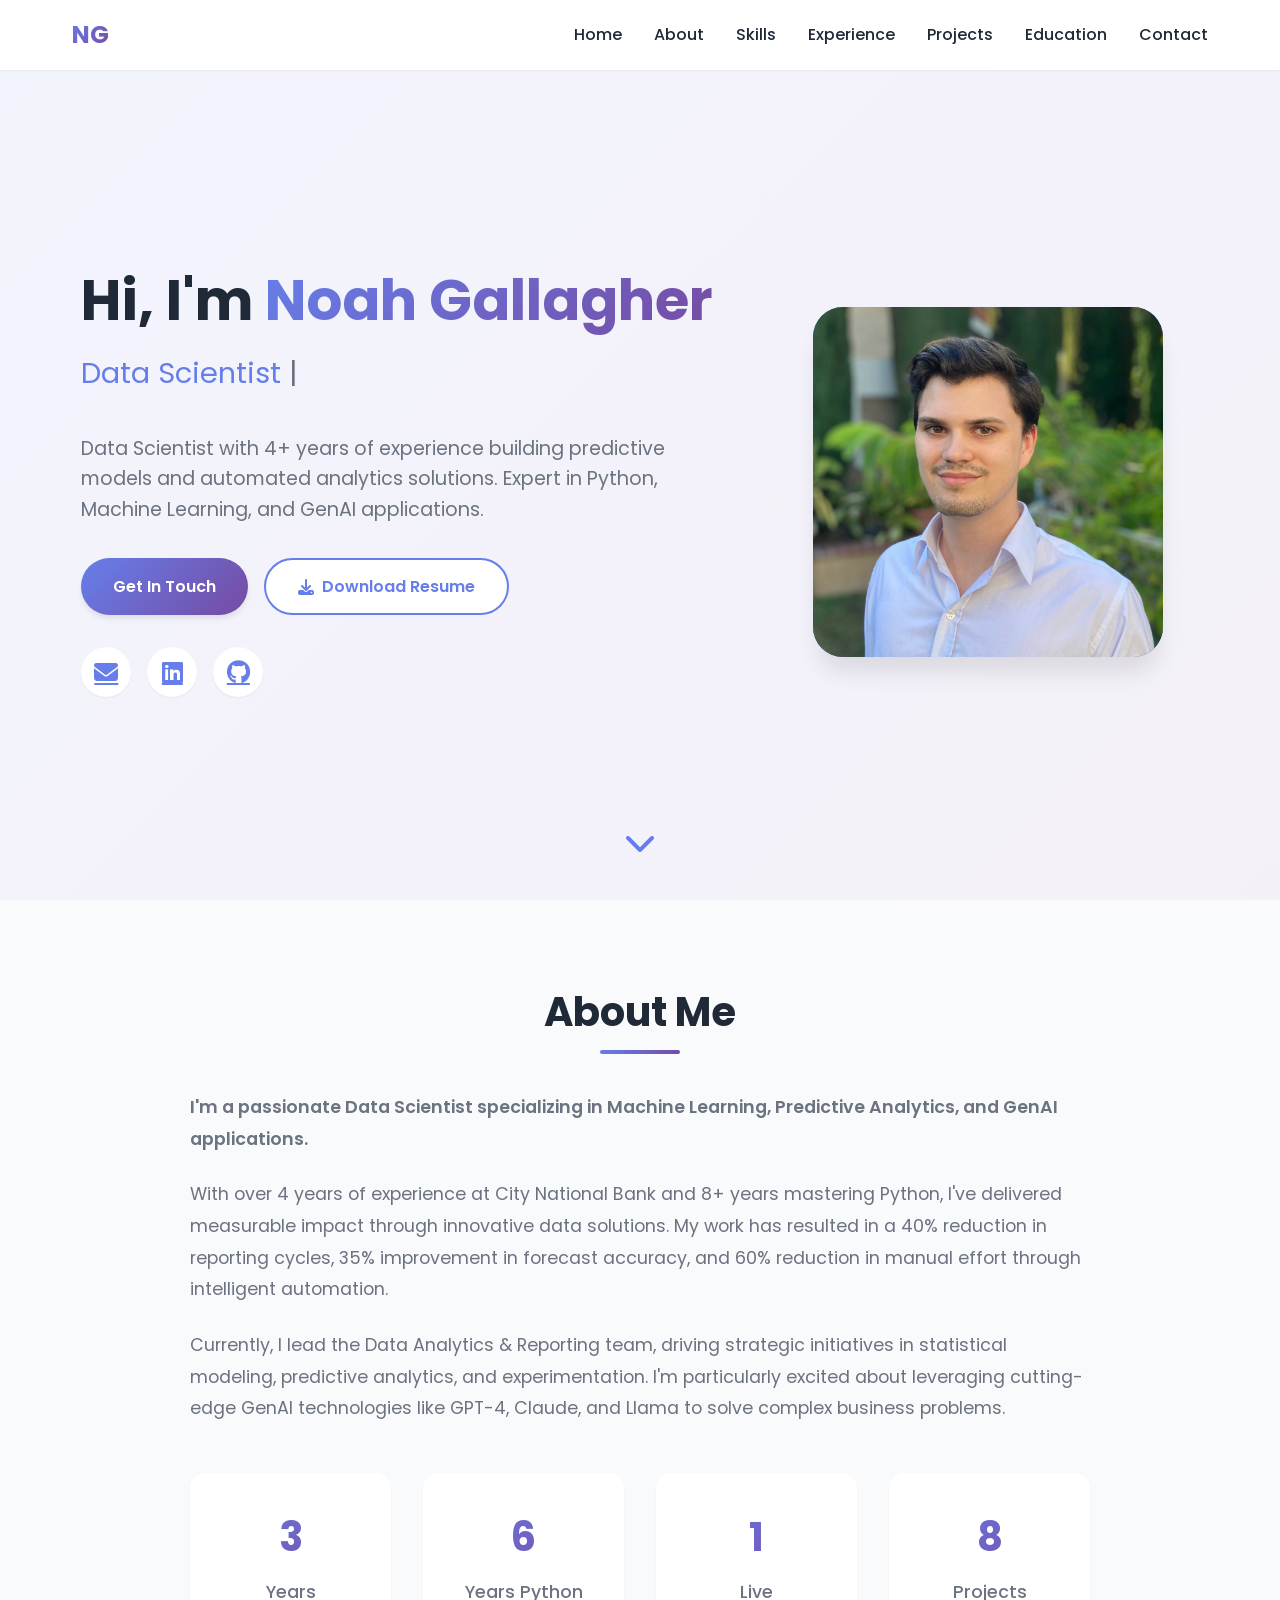
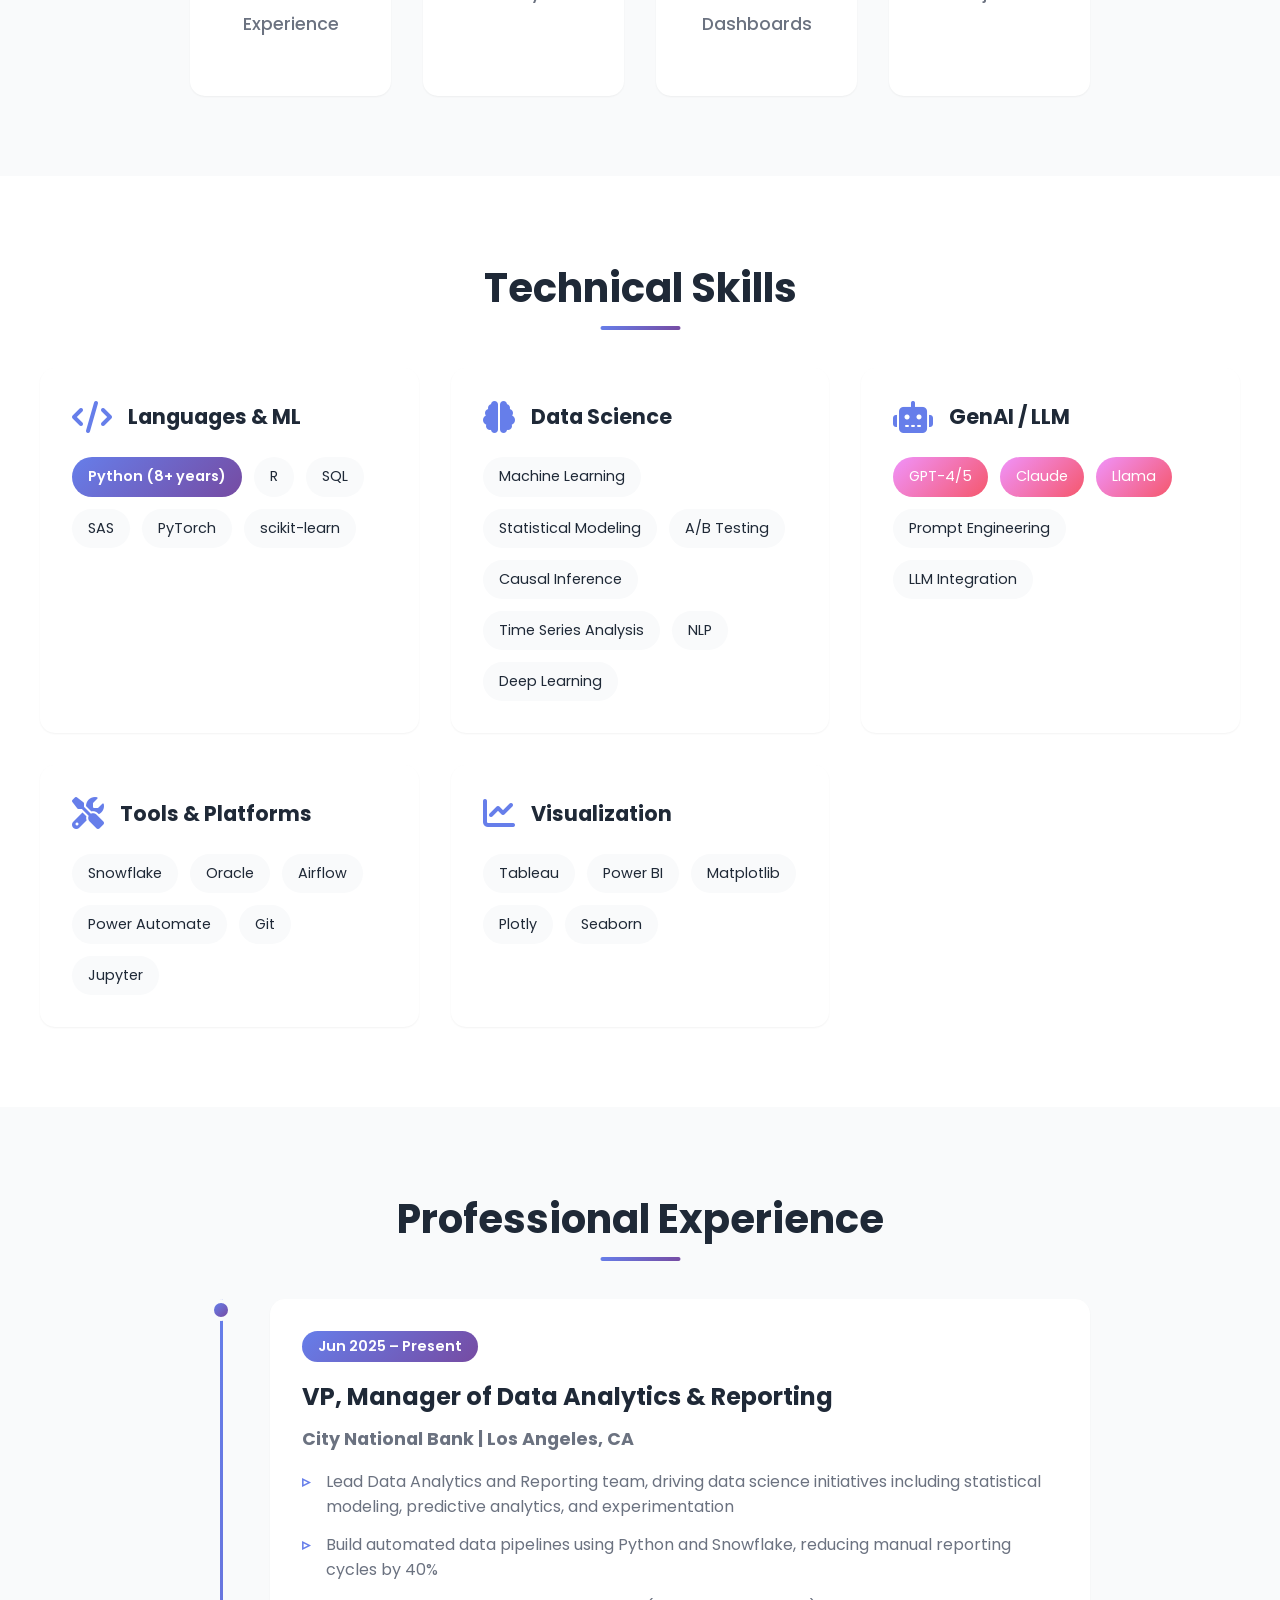
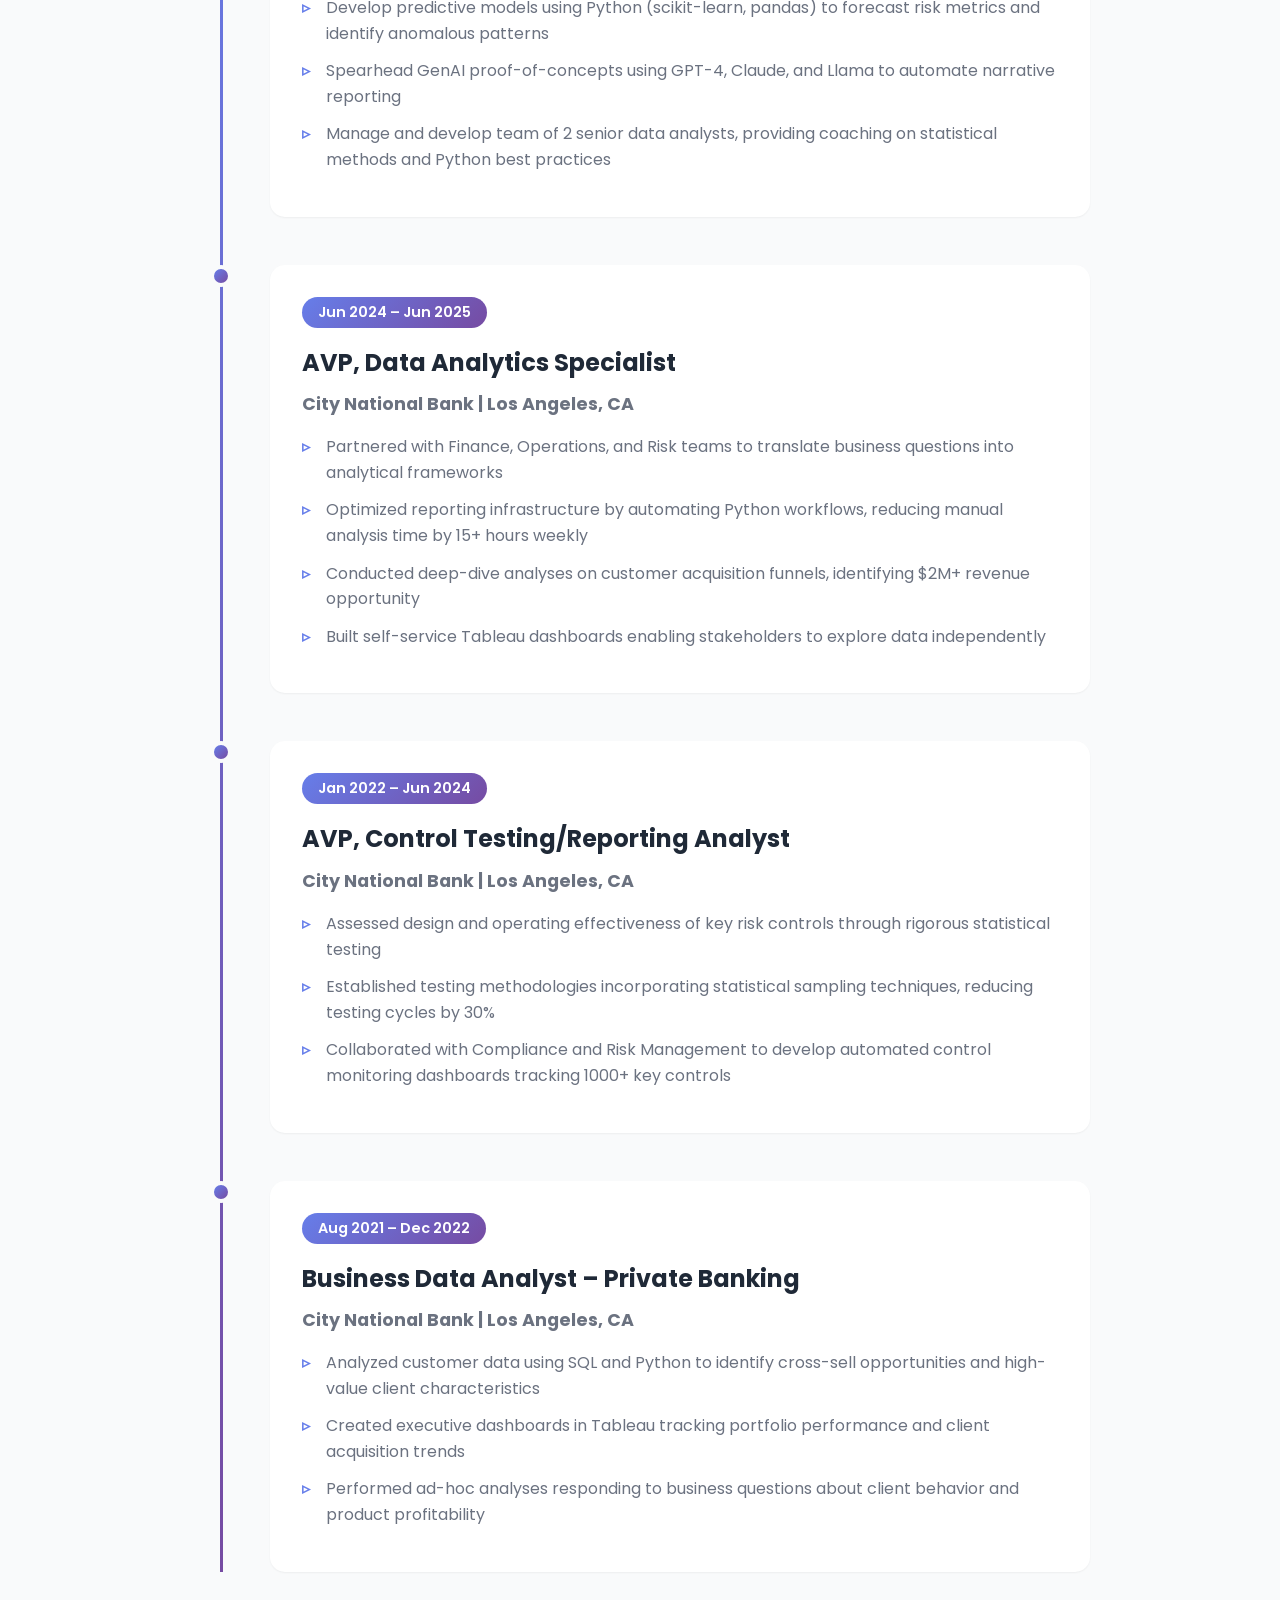
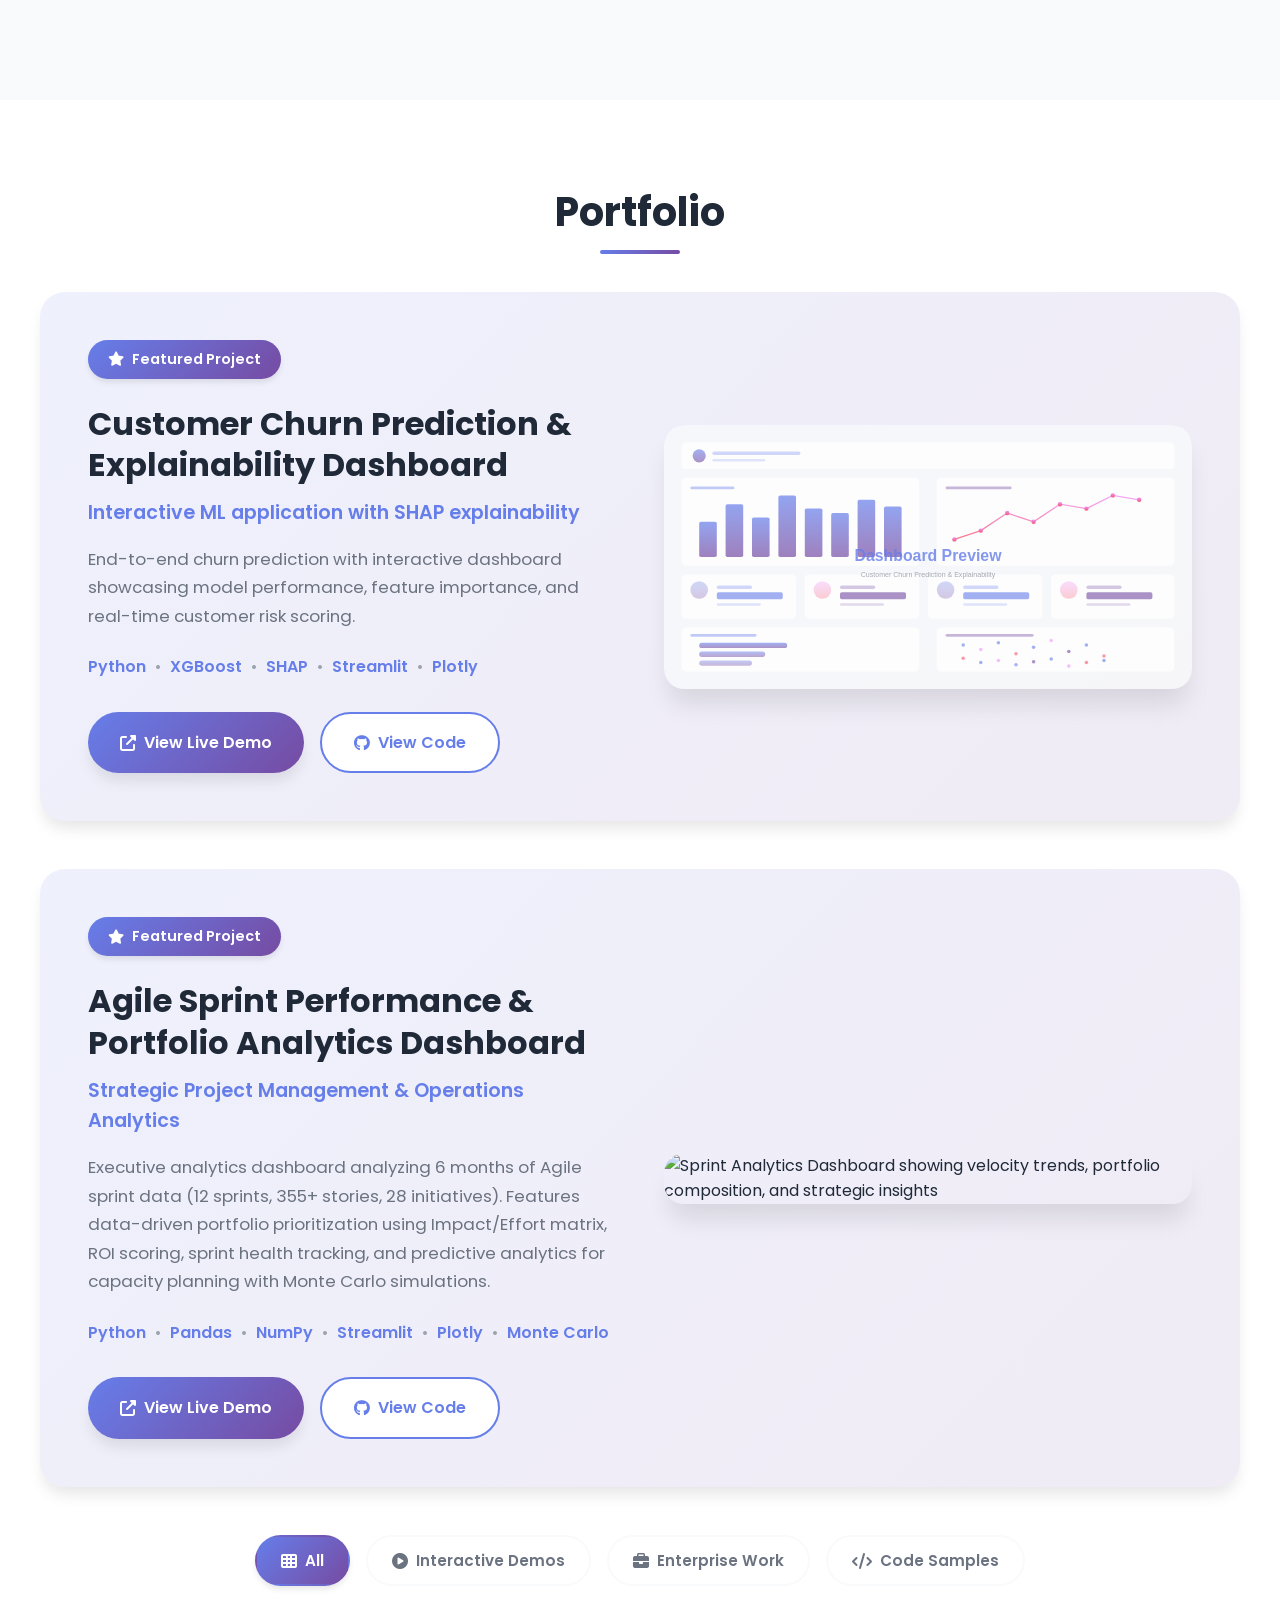
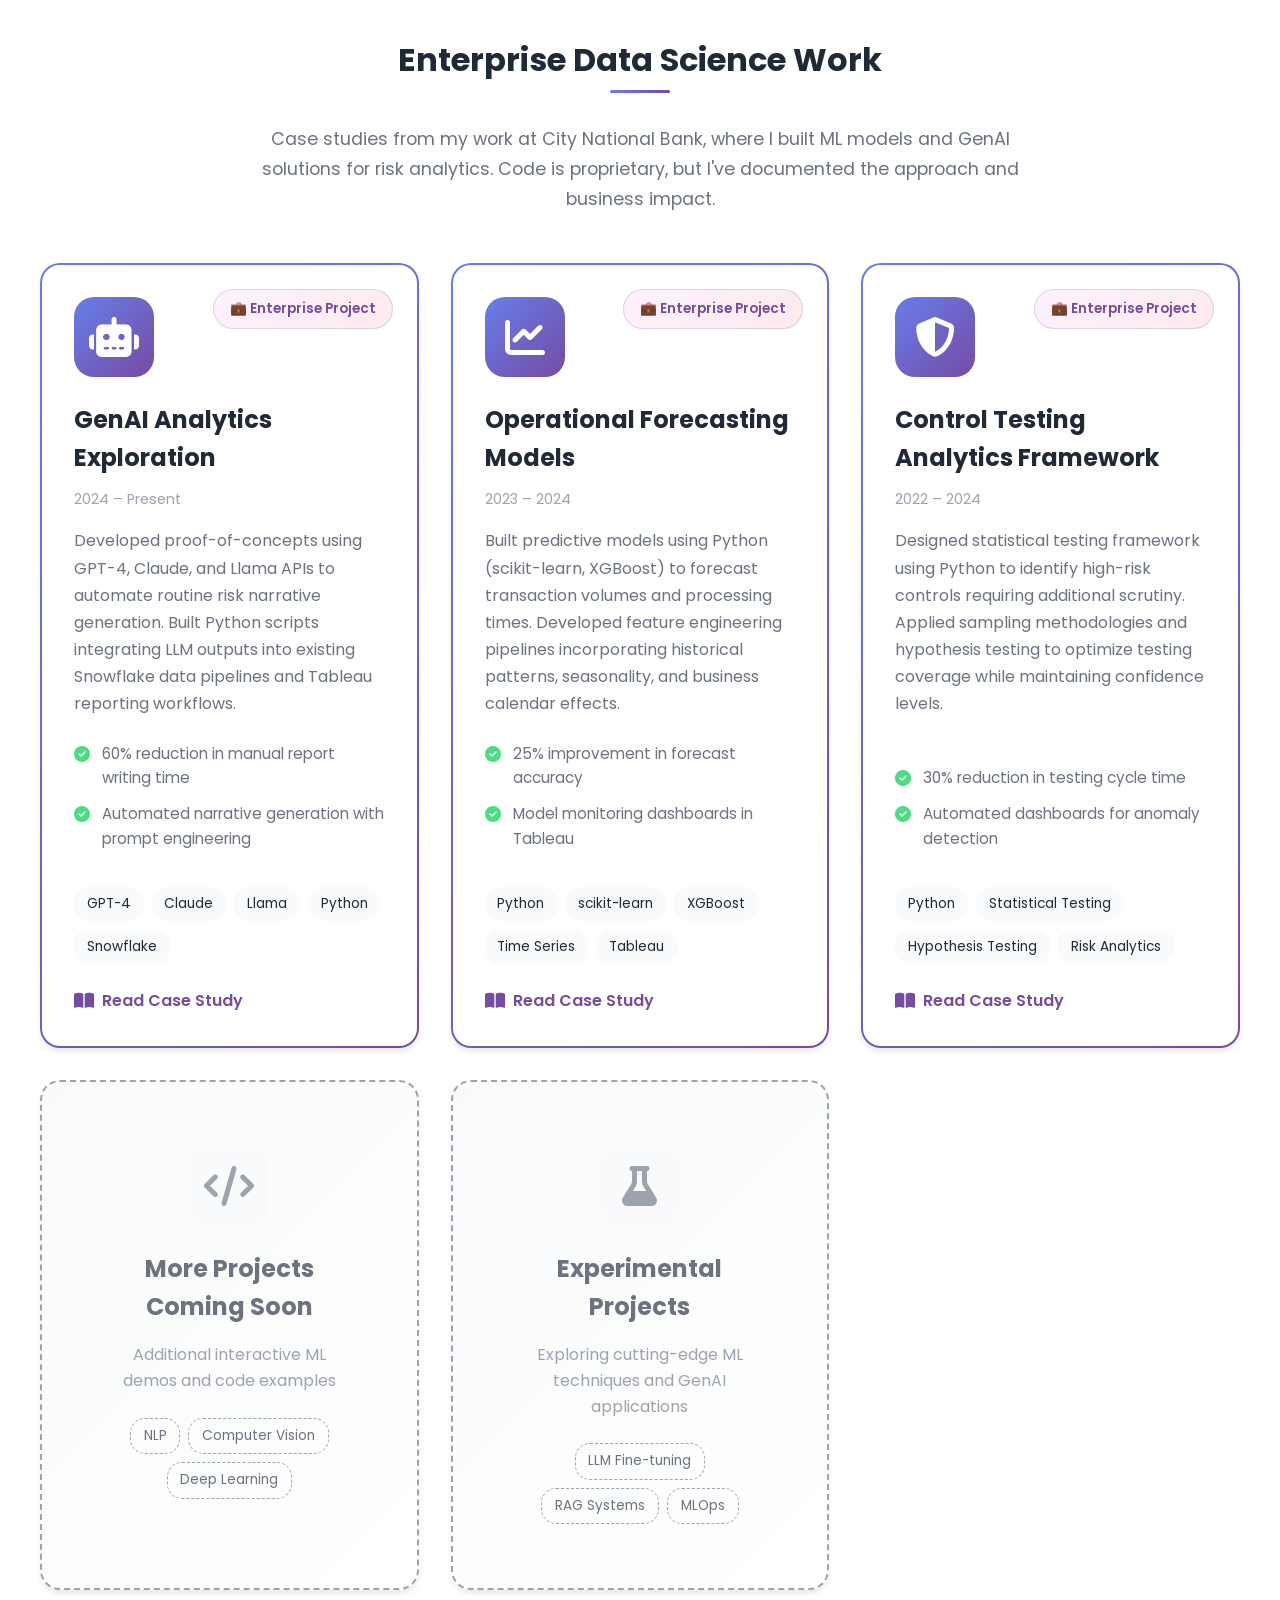
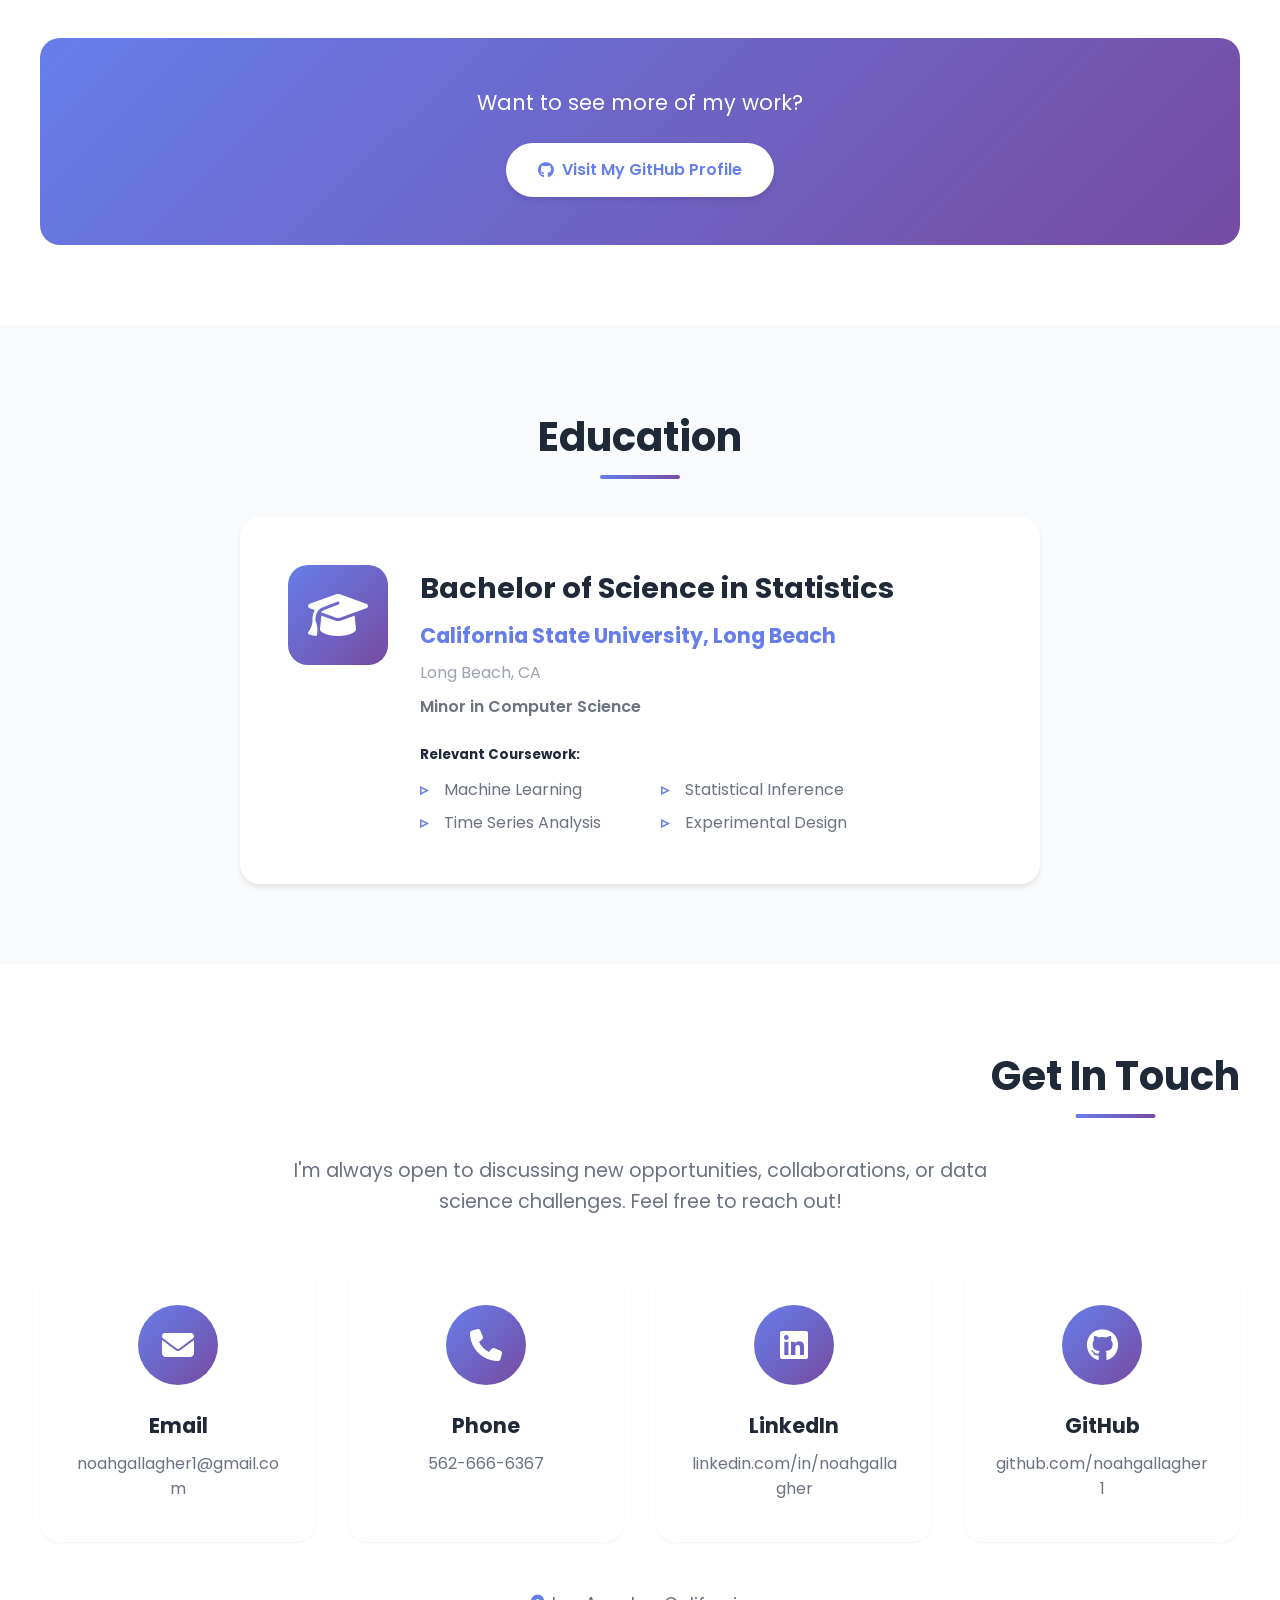
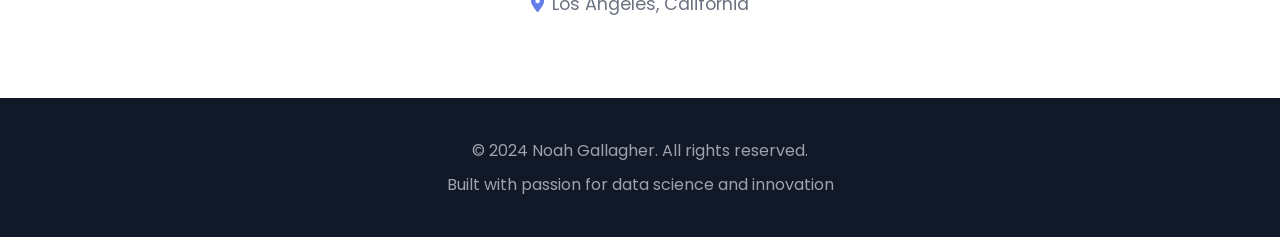
==== commit 7cea6ffc: "Merge pull request #4 from noahgallagher1/claude/add-profile-photo-011CUrJLbX3u22b8DCCnqbLe Claude/a" ====
--- a/index.html
+++ b/index.html
@@ -69,9 +69,7 @@
             </div>
             <div class="hero-image">
                 <div class="profile-card">
-                    <div class="profile-icon">
-                        <i class="fas fa-user-tie"></i>
-                    </div>
+                    <img src="Noah_Gallagher.JPG" alt="Noah Gallagher - Data Scientist" class="profile-photo">
                 </div>
             </div>
         </div>
@@ -331,6 +329,55 @@
             </div>
 
             <!-- ============================================
+                 HERO FEATURED PROJECT #2 - Sprint Analytics
+                 ============================================ -->
+            <!-- Featured Project: Sprint Analytics Dashboard -->
+            <div class="featured-project-hero" data-project-type="interactive">
+                <div class="featured-project-content">
+                    <div class="featured-project-text">
+                        <div class="featured-badge">
+                            <i class="fas fa-star"></i>
+                            <span>Featured Project</span>
+                        </div>
+                        <h3 class="featured-project-title">Agile Sprint Performance & Portfolio Analytics Dashboard</h3>
+                        <p class="featured-project-subtitle">Strategic Project Management & Operations Analytics</p>
+                        <p class="featured-project-description">
+                            Executive analytics dashboard analyzing 6 months of Agile sprint data (12 sprints, 355+ stories, 28 initiatives).
+                            Features data-driven portfolio prioritization using Impact/Effort matrix, ROI scoring, sprint health tracking,
+                            and predictive analytics for capacity planning with Monte Carlo simulations.
+                        </p>
+                        <div class="featured-tech-stack">
+                            <span class="tech-item">Python</span>
+                            <span class="tech-separator">•</span>
+                            <span class="tech-item">Pandas</span>
+                            <span class="tech-separator">•</span>
+                            <span class="tech-item">NumPy</span>
+                            <span class="tech-separator">•</span>
+                            <span class="tech-item">Streamlit</span>
+                            <span class="tech-separator">•</span>
+                            <span class="tech-item">Plotly</span>
+                            <span class="tech-separator">•</span>
+                            <span class="tech-item">Monte Carlo</span>
+                        </div>
+                        <div class="featured-project-buttons">
+                            <a href="https://sprint-portfolio-analytics-bfvfhcrlagola34wftvxm3.streamlit.app/" class="btn btn-featured-primary" target="_blank" rel="noopener noreferrer" aria-label="View live demo of Sprint Analytics Dashboard">
+                                <i class="fas fa-external-link-alt"></i> View Live Demo
+                            </a>
+                            <a href="https://github.com/noahgallagher1/sprint-portfolio-analytics" class="btn btn-featured-secondary" target="_blank" rel="noopener noreferrer" aria-label="View source code on GitHub">
+                                <i class="fab fa-github"></i> View Code
+                            </a>
+                        </div>
+                    </div>
+                    <div class="featured-project-image">
+                        <img src="assets/sprint-analytics-screenshot-2.png" alt="Sprint Analytics Dashboard showing velocity trends, portfolio composition, and strategic insights" class="dashboard-preview">
+                        <div class="image-overlay">
+                            <i class="fas fa-chart-bar"></i>
+                        </div>
+                    </div>
+                </div>
+            </div>
+
+            <!-- ============================================
                  PROJECT FILTER TABS
                  ============================================ -->
             <div class="project-filters">
--- a/styles.css
+++ b/styles.css
@@ -282,6 +282,14 @@
     color: white;
 }
 
+.profile-photo {
+    width: 100%;
+    height: 100%;
+    object-fit: cover;
+    border-radius: 30px;
+    display: block;
+}
+
 @keyframes float {
     0%, 100% { transform: translateY(0px); }
     50% { transform: translateY(-20px); }
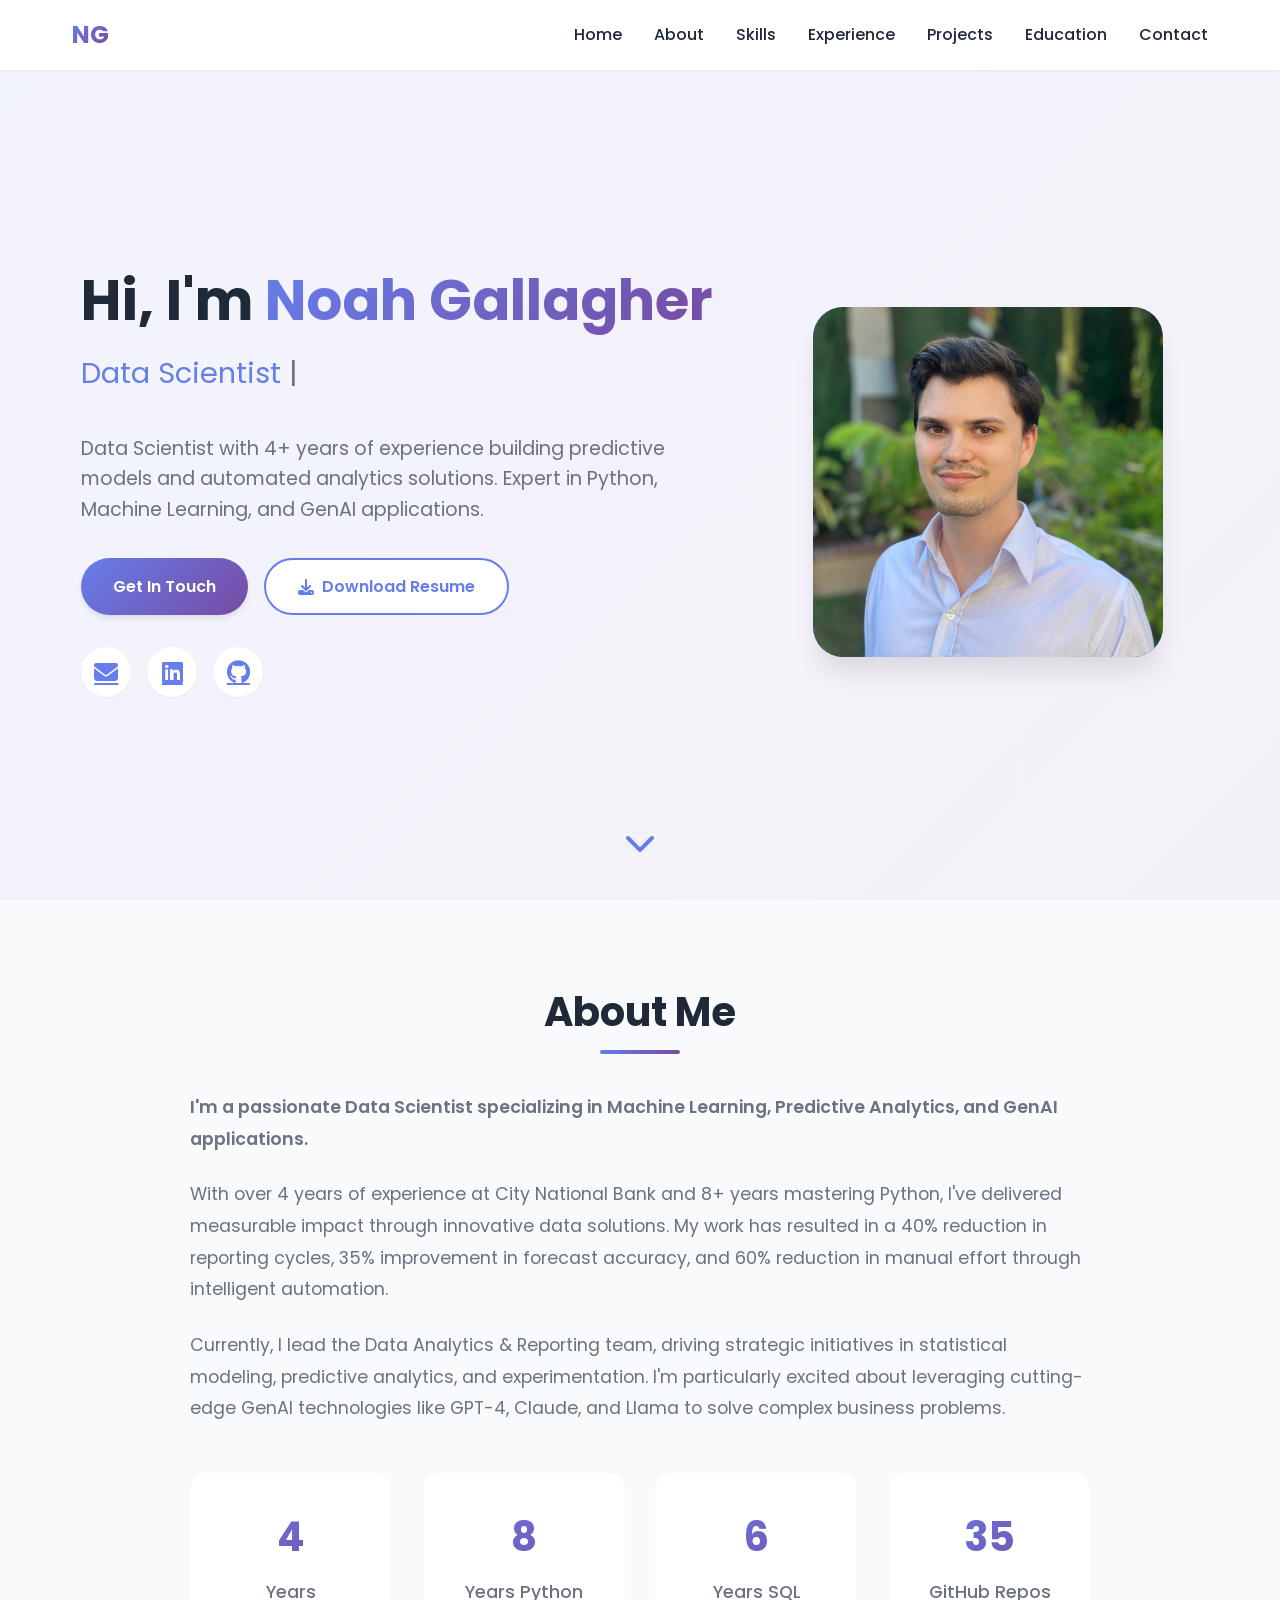
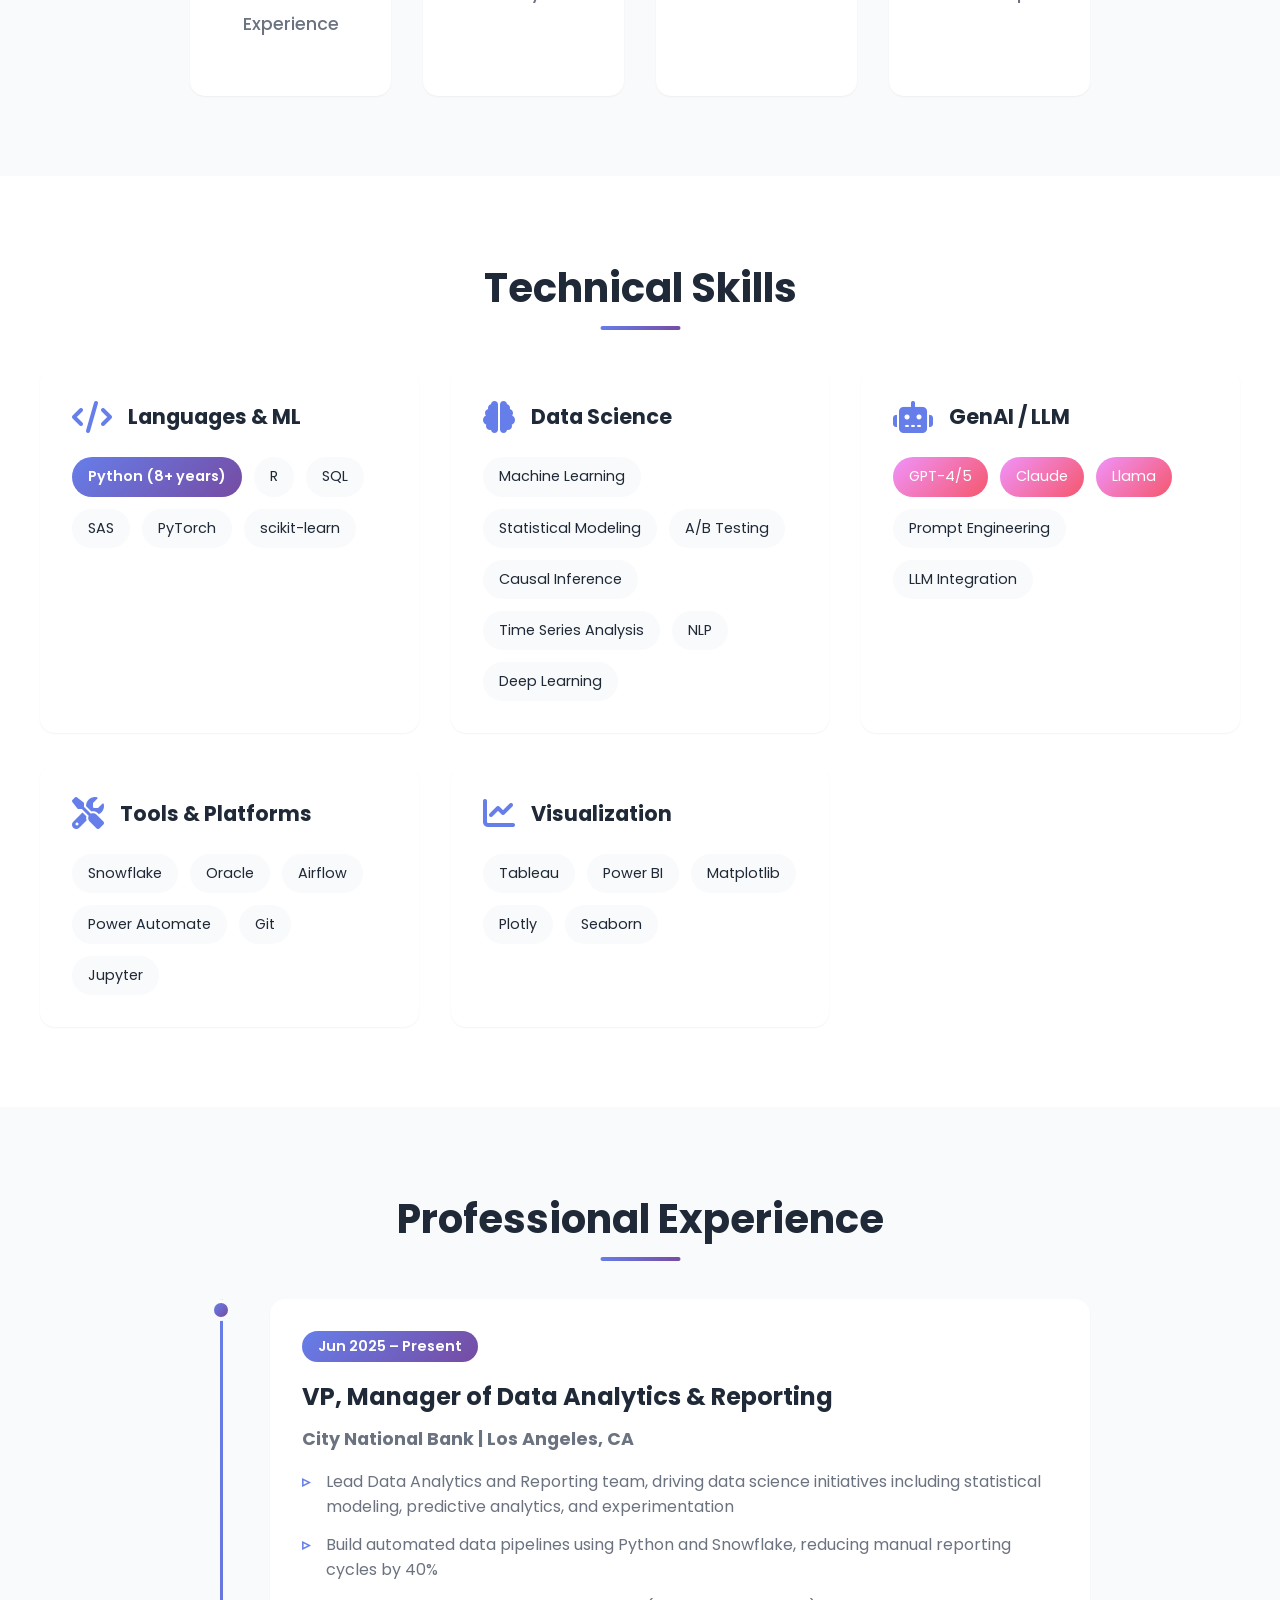
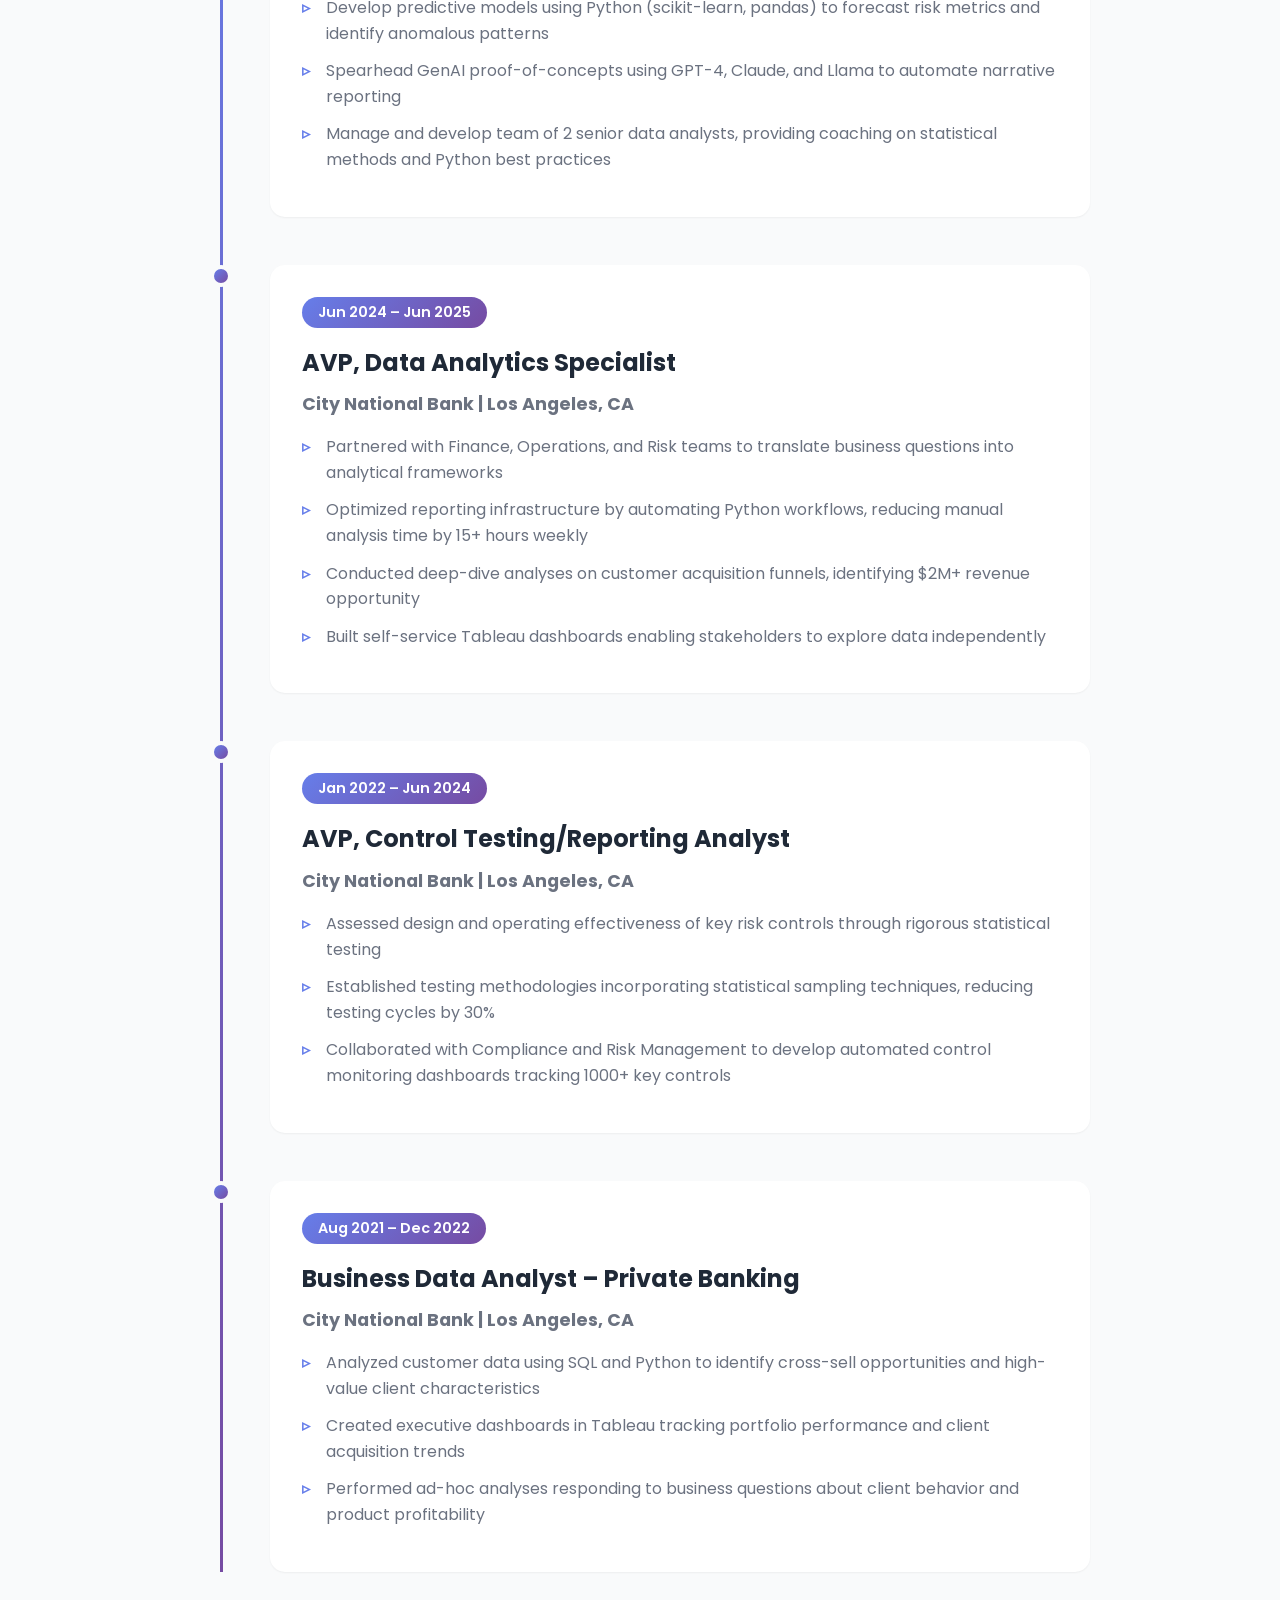
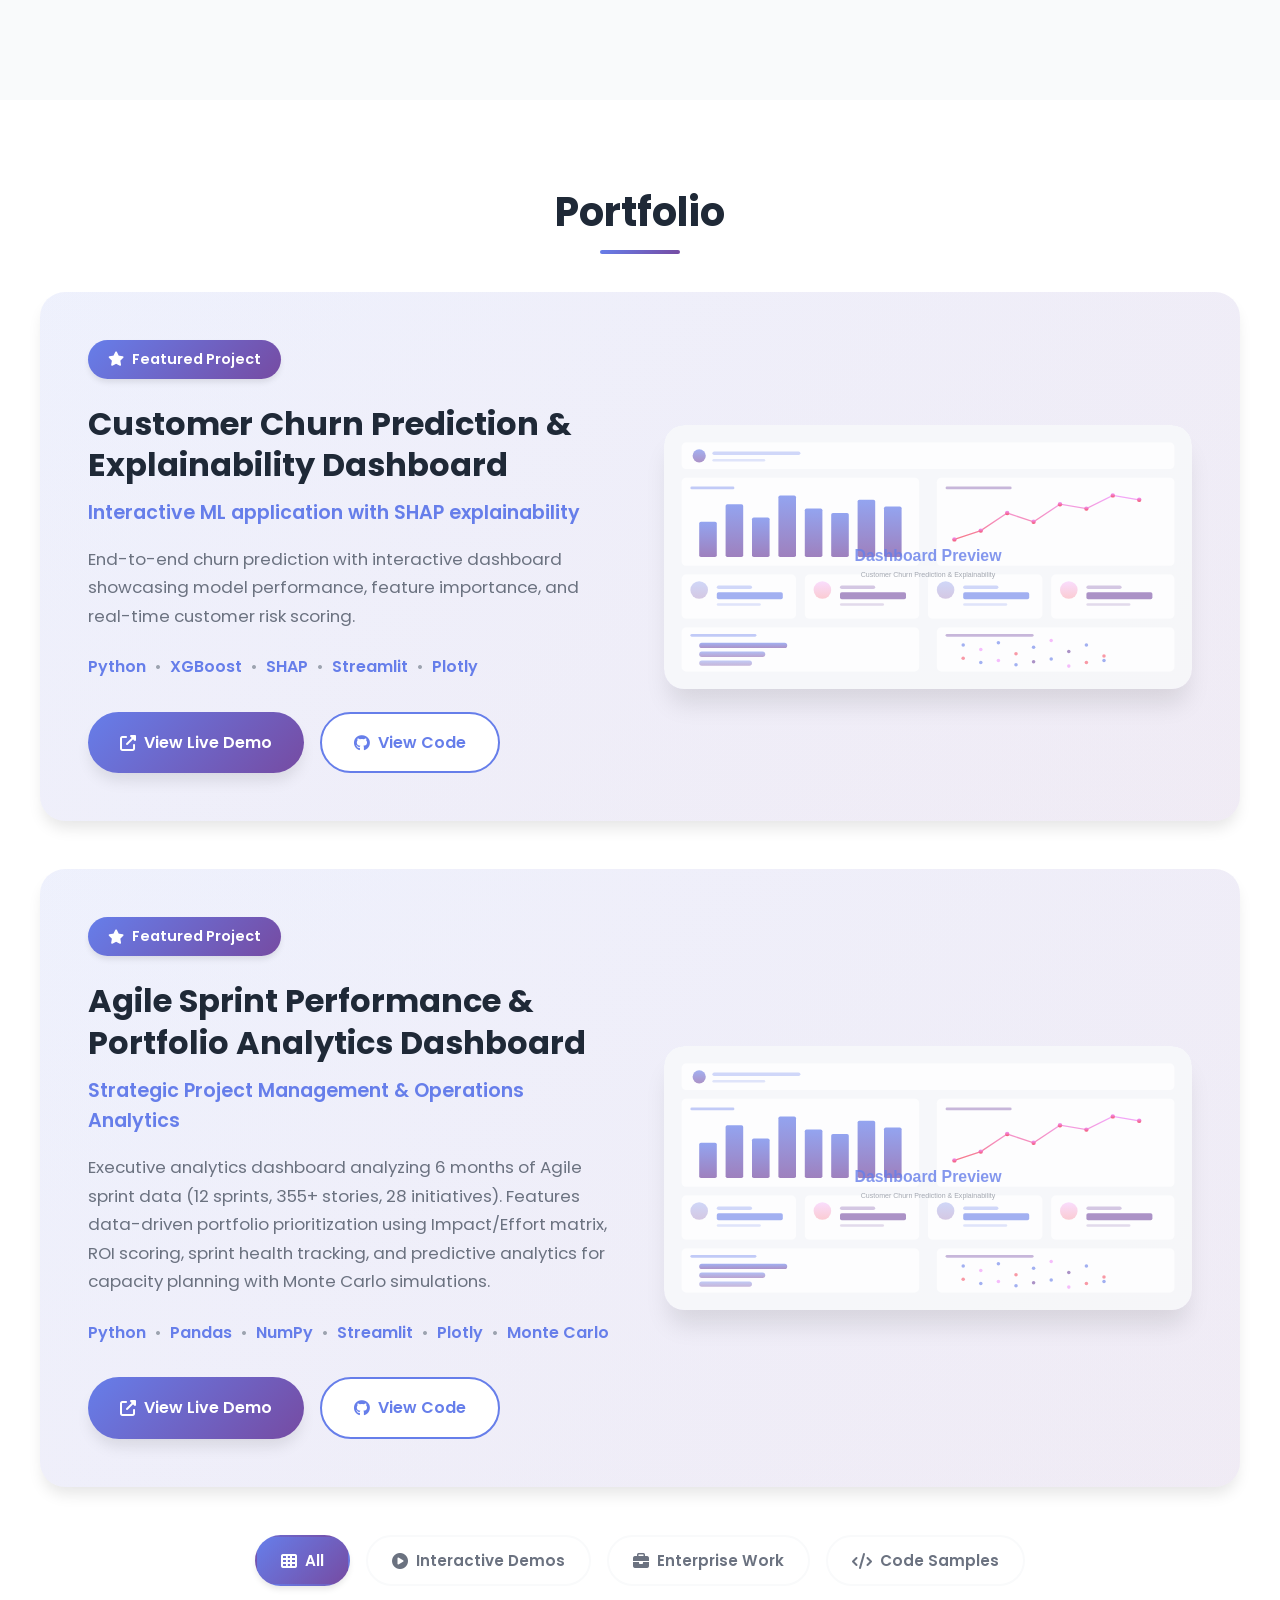
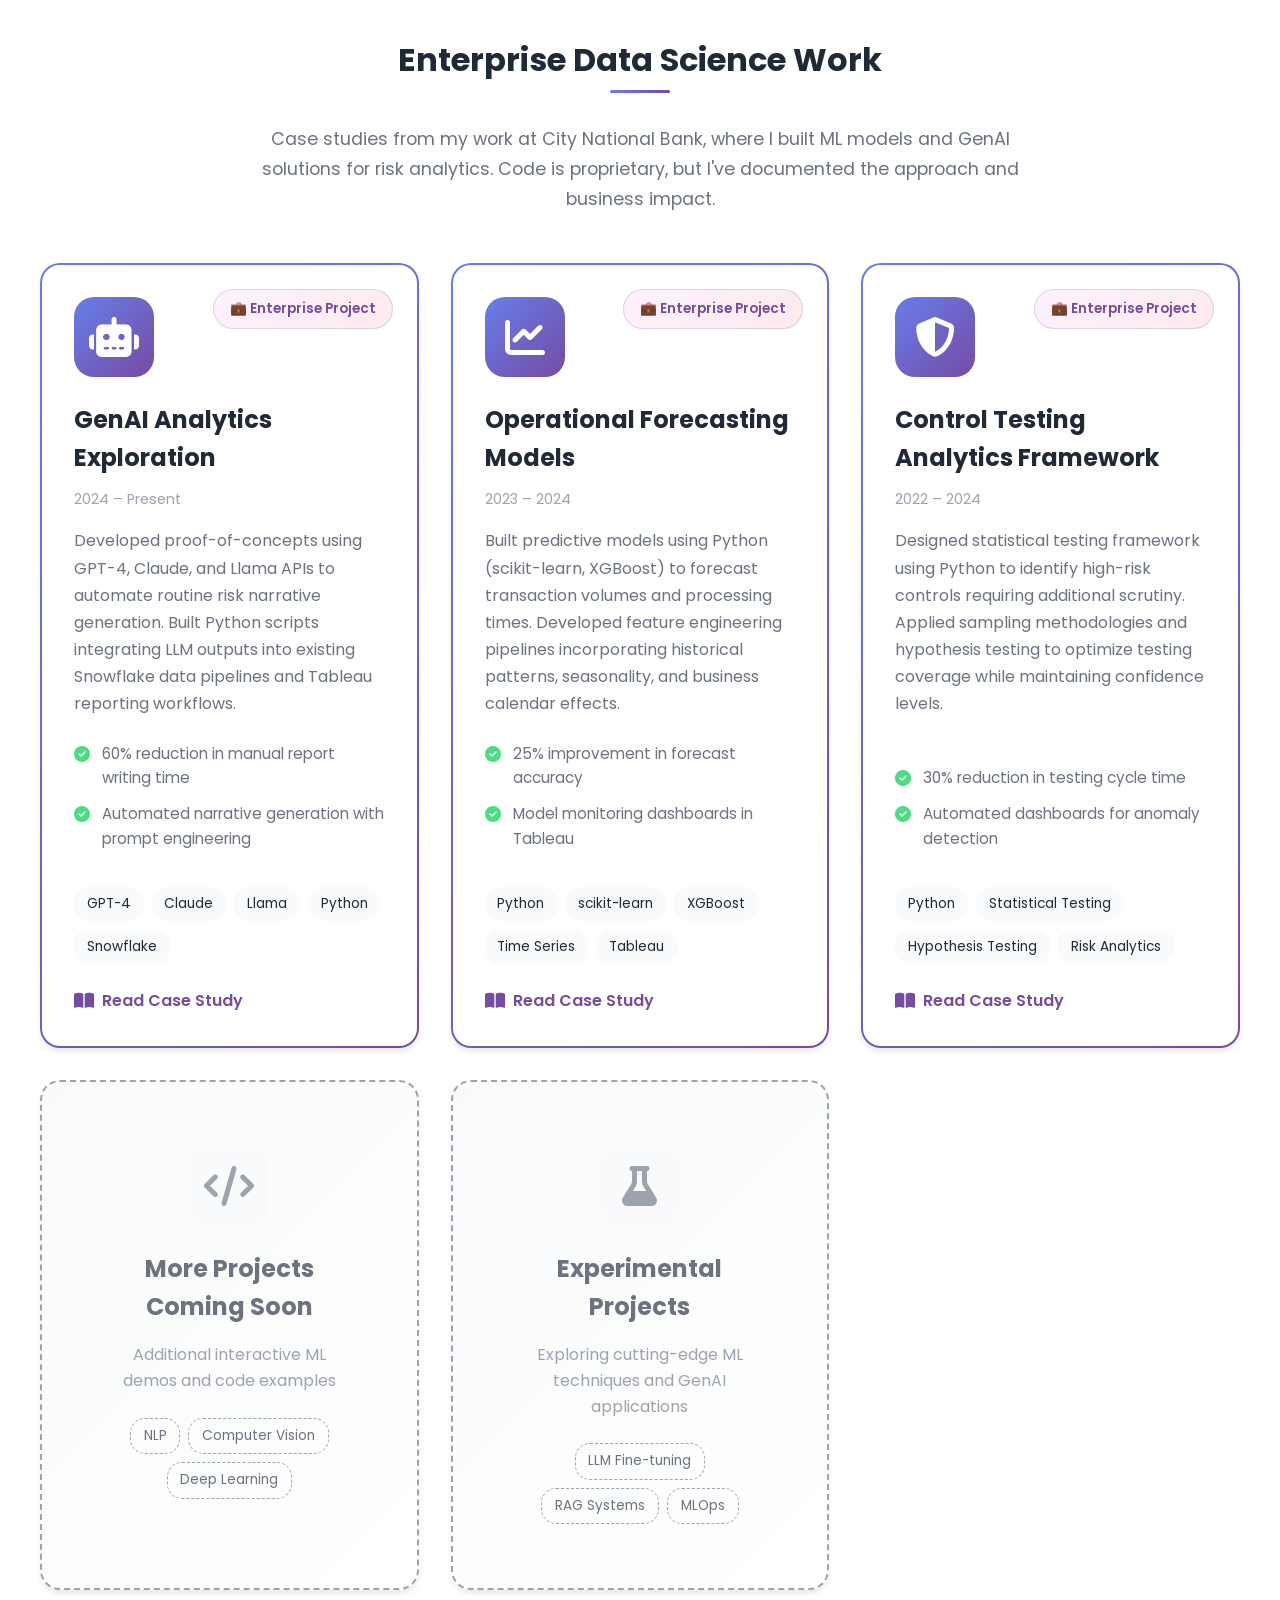
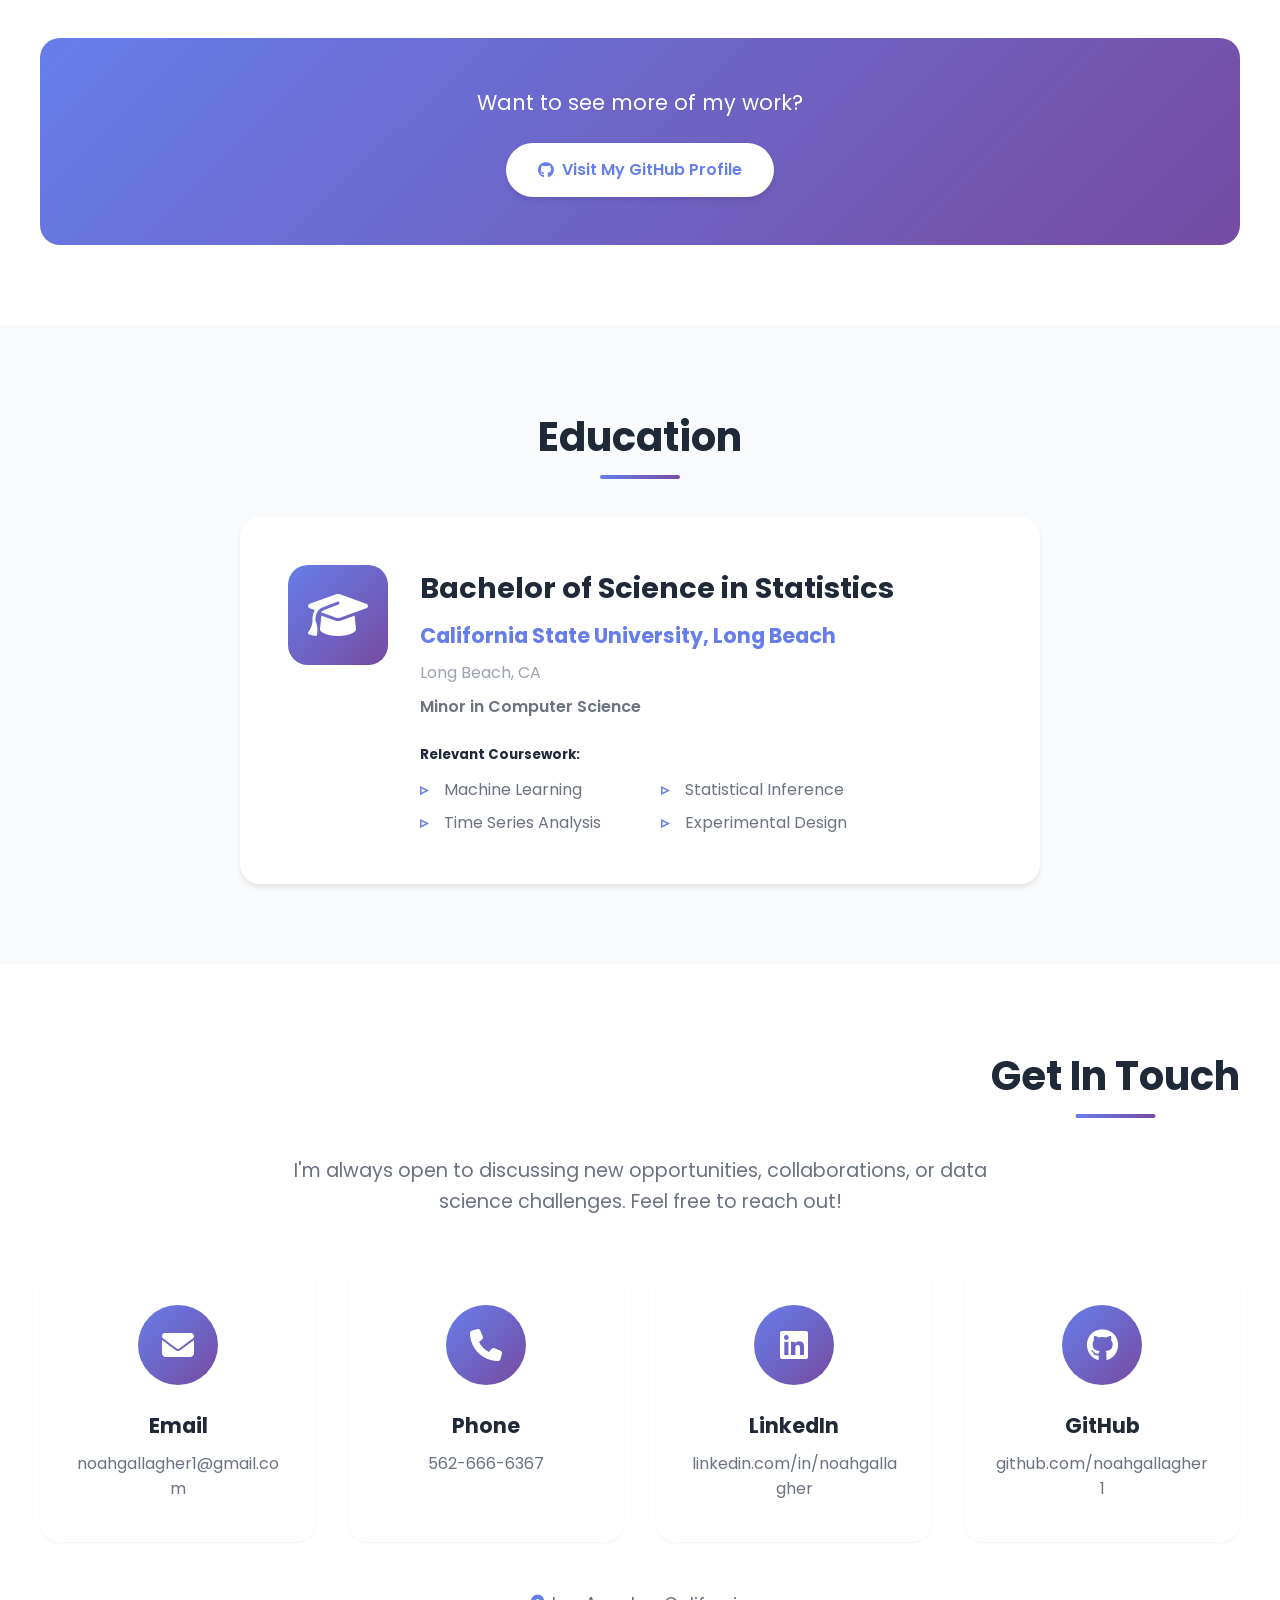
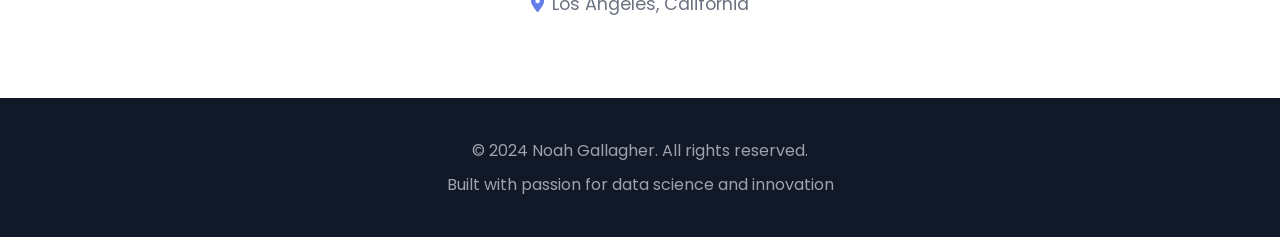
==== commit f41813c3: "Update portfolio stats and dashboard placeholder - Change "2 Live Dashboards" to "6+ Years SQL" - Re" ====
--- a/index.html
+++ b/index.html
@@ -110,14 +110,14 @@
                             <p>Years Python</p>
                         </div>
                         <div class="stat-item">
+                            <h3>6+</h3>
+                            <p>Years SQL</p>
+                        </div>
+                        <div class="stat-item">
                             <a href="https://github.com/noahgallagher1" target="_blank" style="text-decoration: none; color: inherit;">
-                                <h3>2</h3>
-                                <p>Live Dashboards</p>
+                                <h3>35+</h3>
+                                <p>GitHub Repos</p>
                             </a>
-                        </div>
-                        <div class="stat-item">
-                            <h3>10+</h3>
-                            <p>Projects</p>
                         </div>
                     </div>
                 </div>
@@ -369,7 +369,7 @@
                         </div>
                     </div>
                     <div class="featured-project-image">
-                        <img src="assets/sprint-analytics-screenshot-2.png" alt="Sprint Analytics Dashboard showing velocity trends, portfolio composition, and strategic insights" class="dashboard-preview">
+                        <img src="assets/dashboard-placeholder.svg" alt="Sprint Analytics Dashboard showing velocity trends, portfolio composition, and strategic insights" class="dashboard-preview">
                         <div class="image-overlay">
                             <i class="fas fa-chart-bar"></i>
                         </div>
--- a/styles.css
+++ b/styles.css
@@ -275,6 +275,8 @@
     align-items: center;
     justify-content: center;
     animation: float 6s ease-in-out infinite;
+    overflow: hidden;
+    position: relative;
 }
 
 .profile-icon {
@@ -285,9 +287,14 @@
 .profile-photo {
     width: 100%;
     height: 100%;
+    max-width: 350px;
+    max-height: 350px;
     object-fit: cover;
     border-radius: 30px;
     display: block;
+    position: absolute;
+    top: 0;
+    left: 0;
 }
 
 @keyframes float {
@@ -924,6 +931,11 @@
     .profile-card {
         width: 280px;
         height: 280px;
+    }
+
+    .profile-photo {
+        max-width: 280px;
+        max-height: 280px;
     }
 
     .profile-icon {
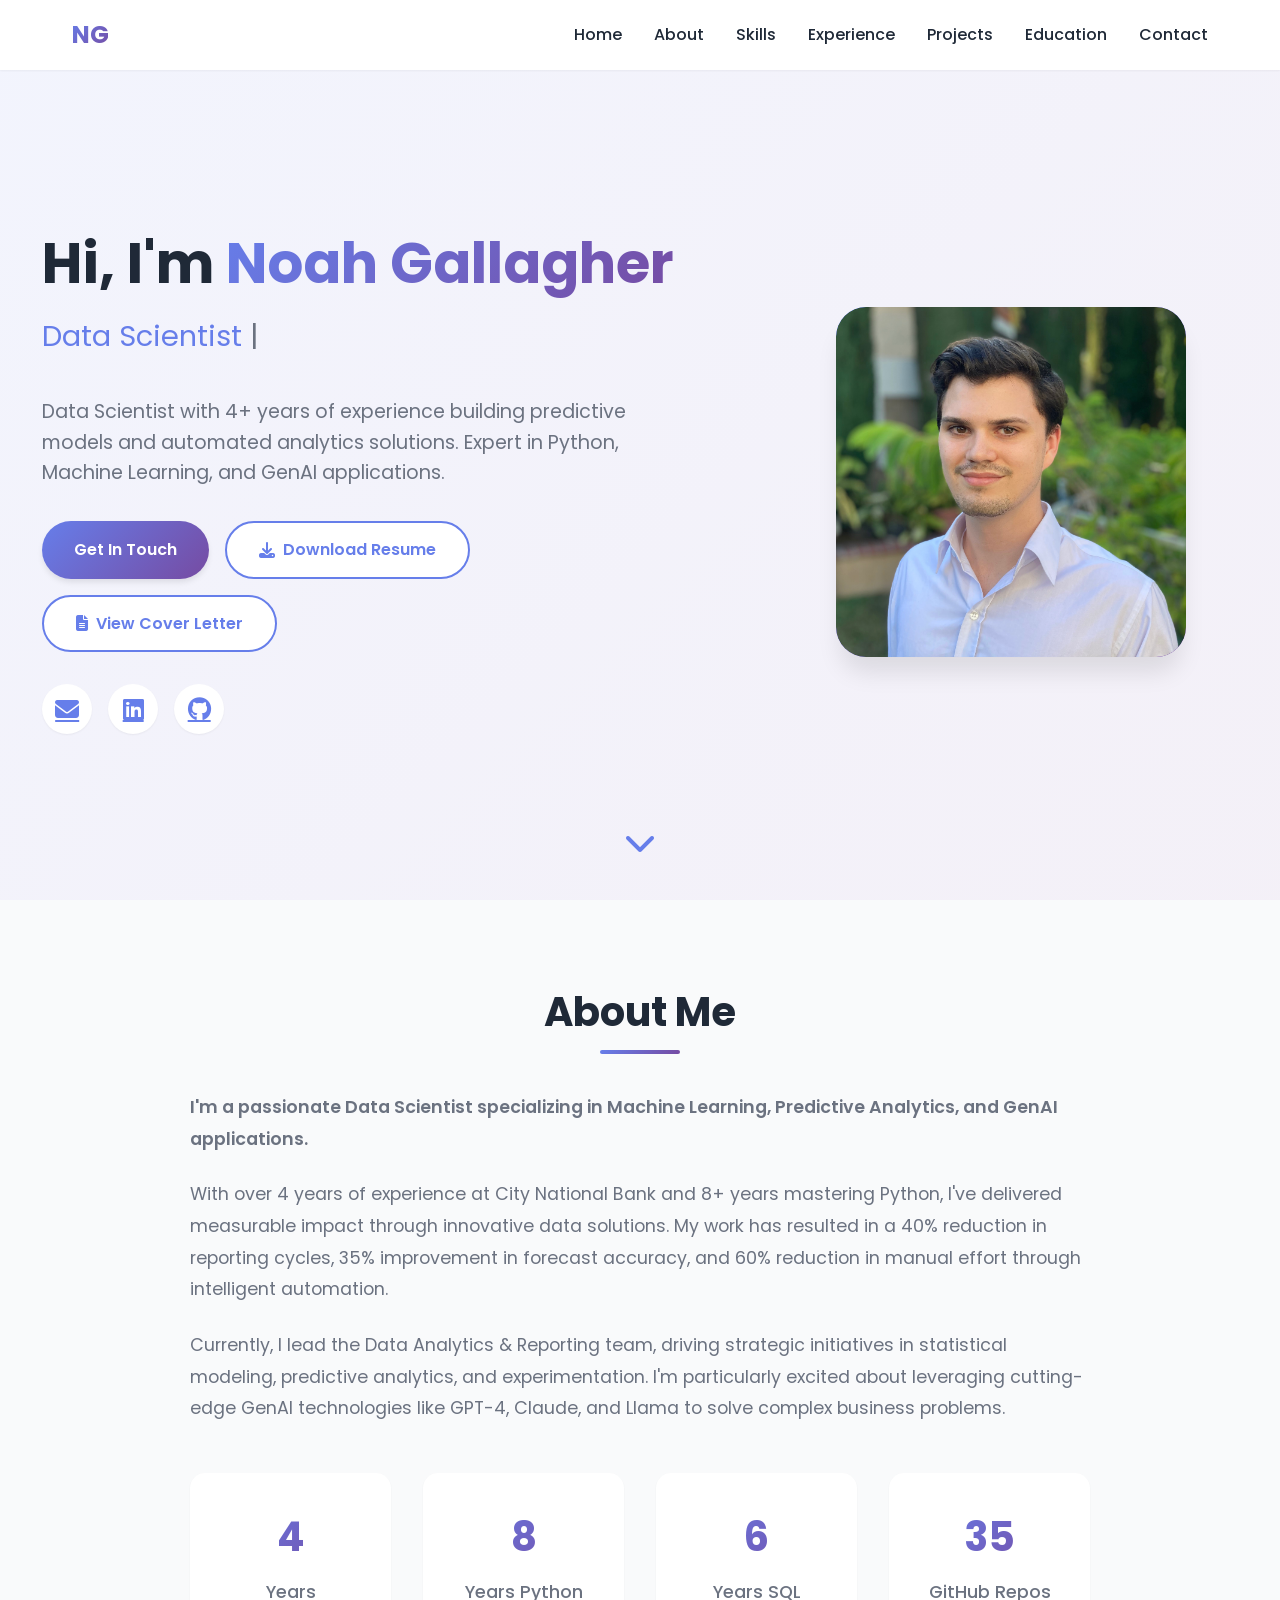
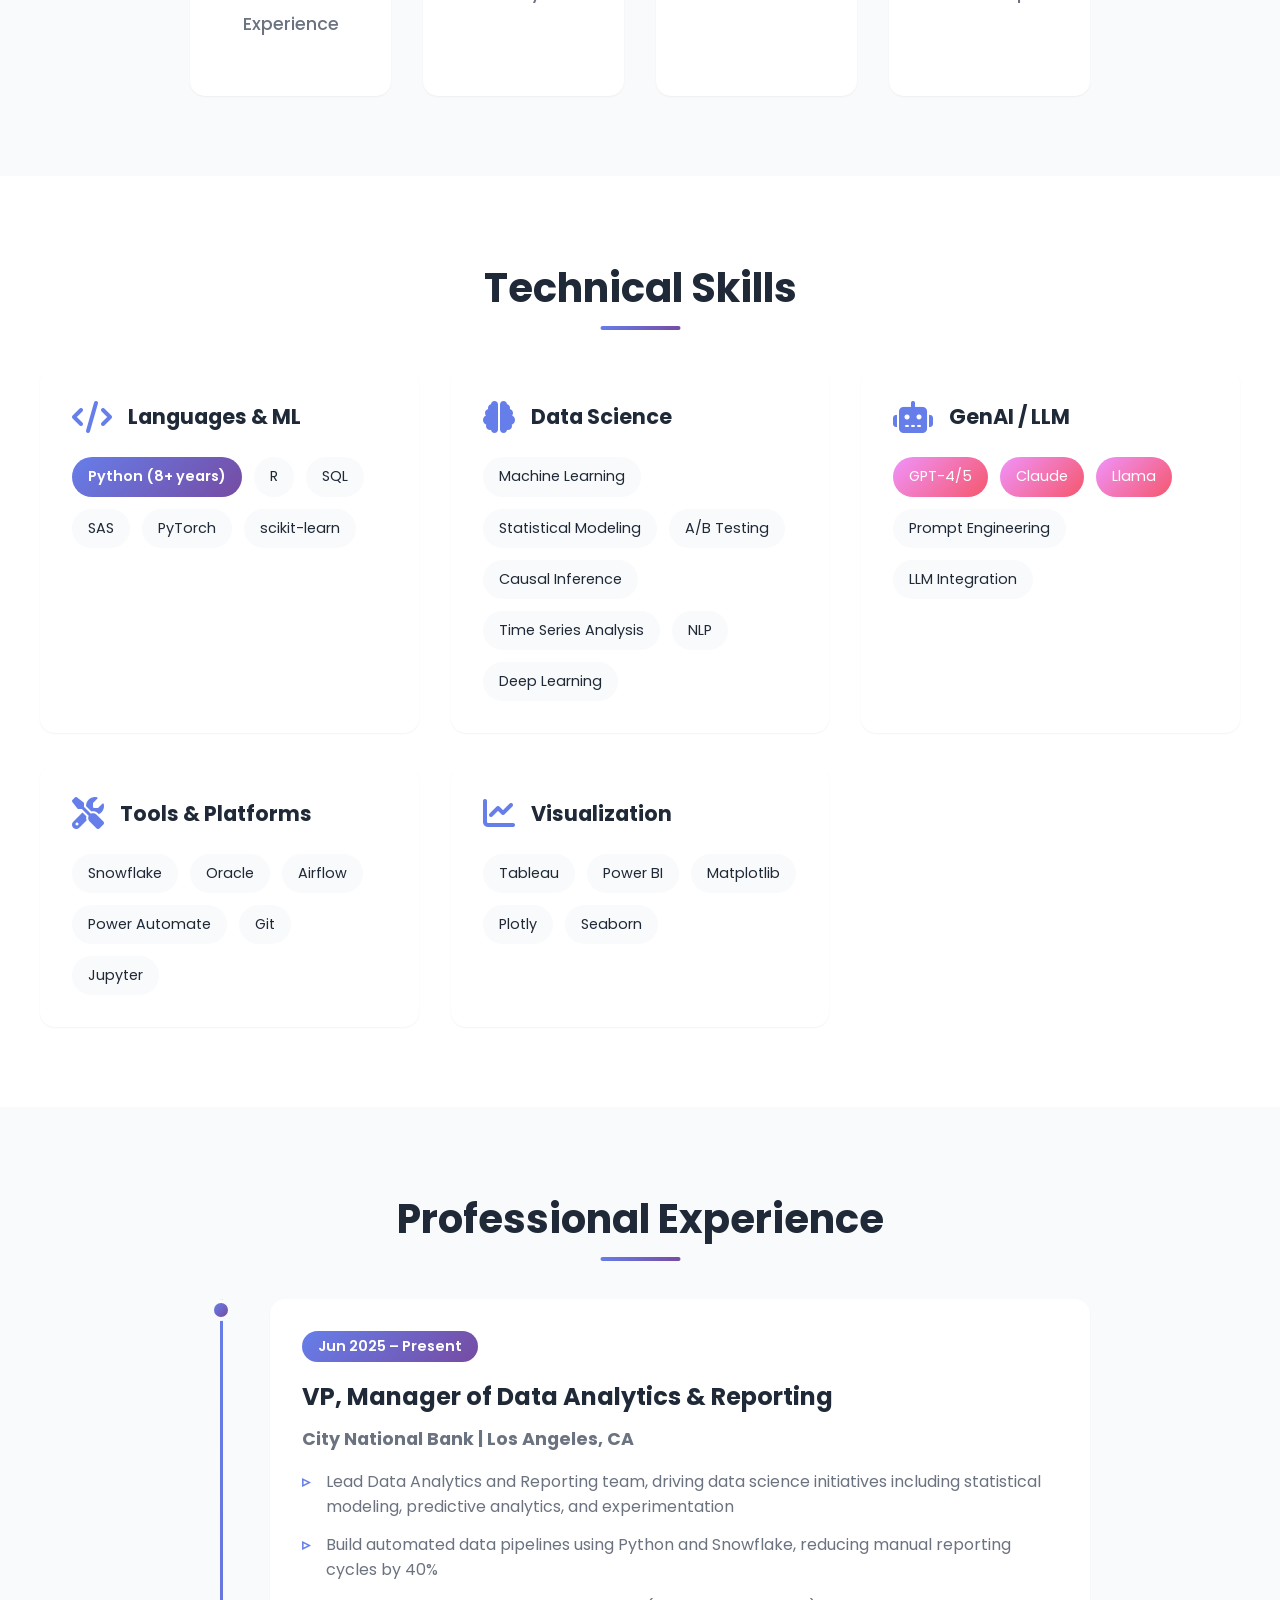
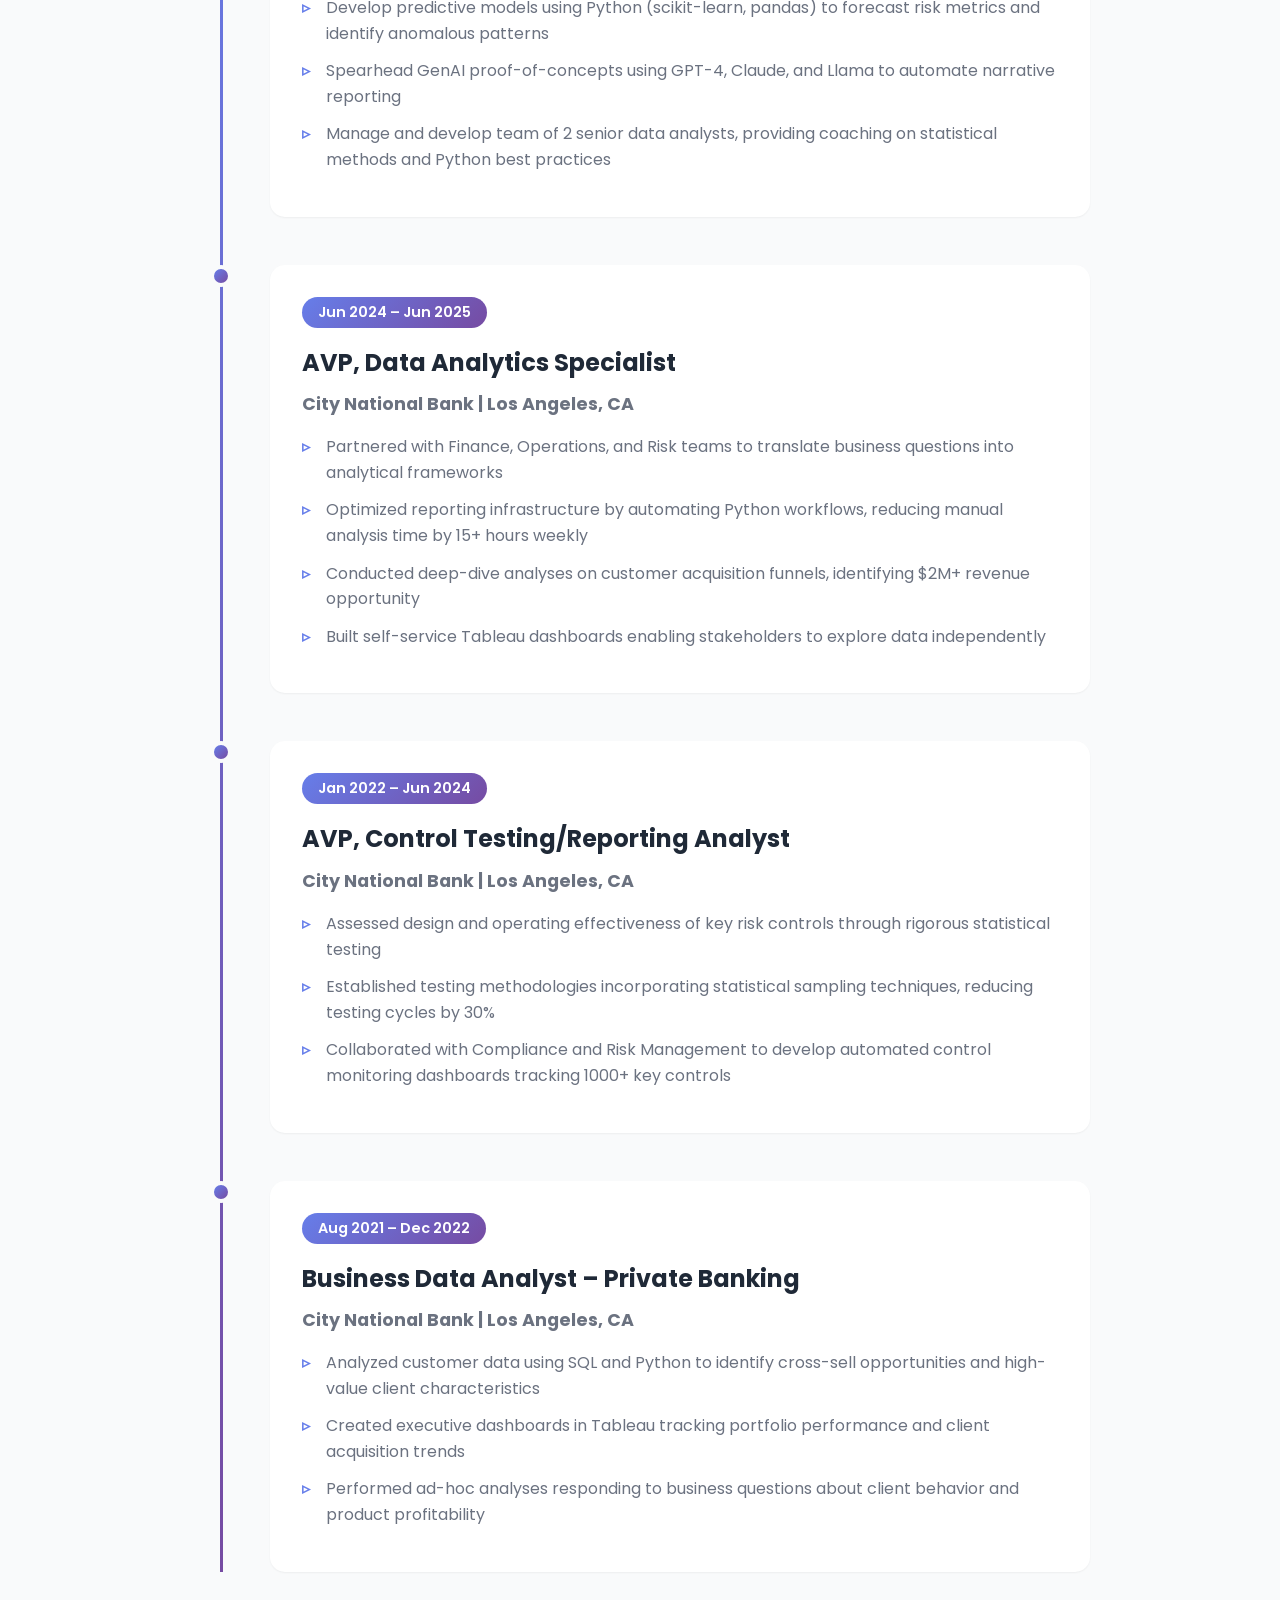
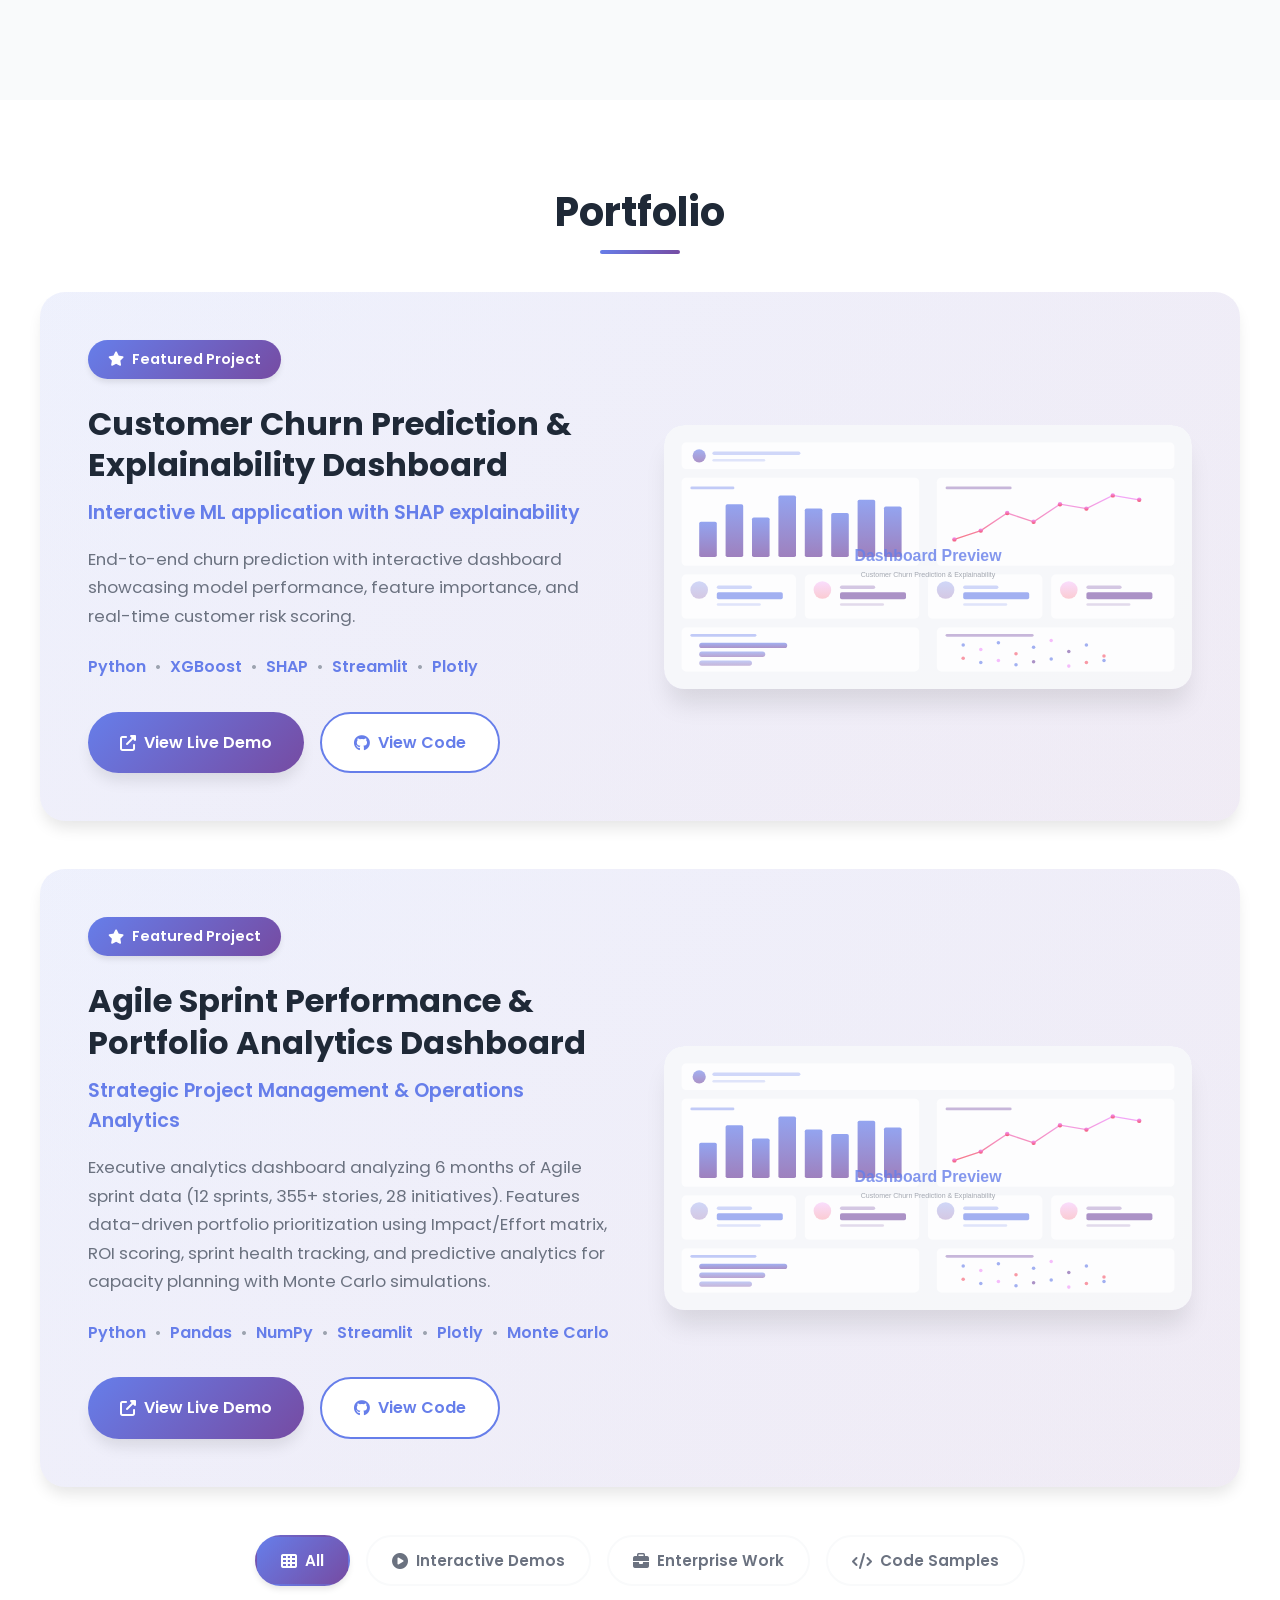
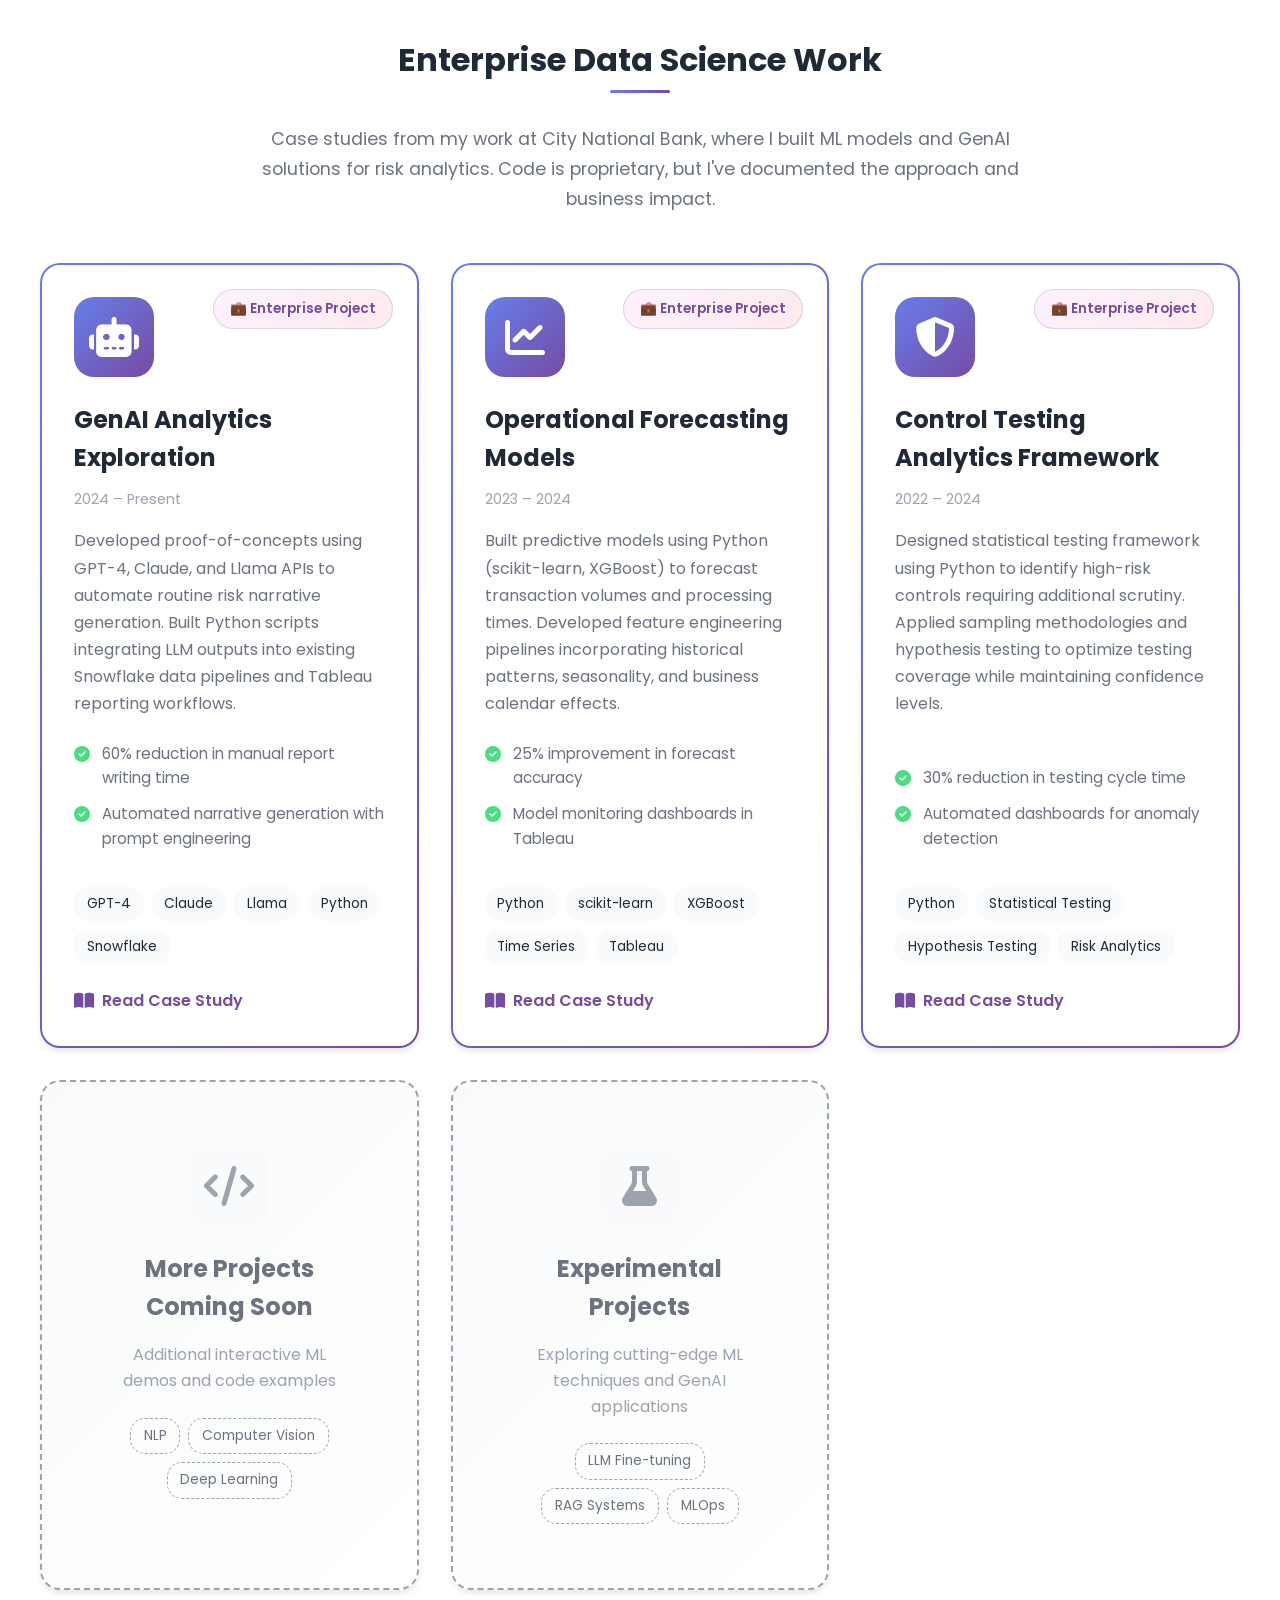
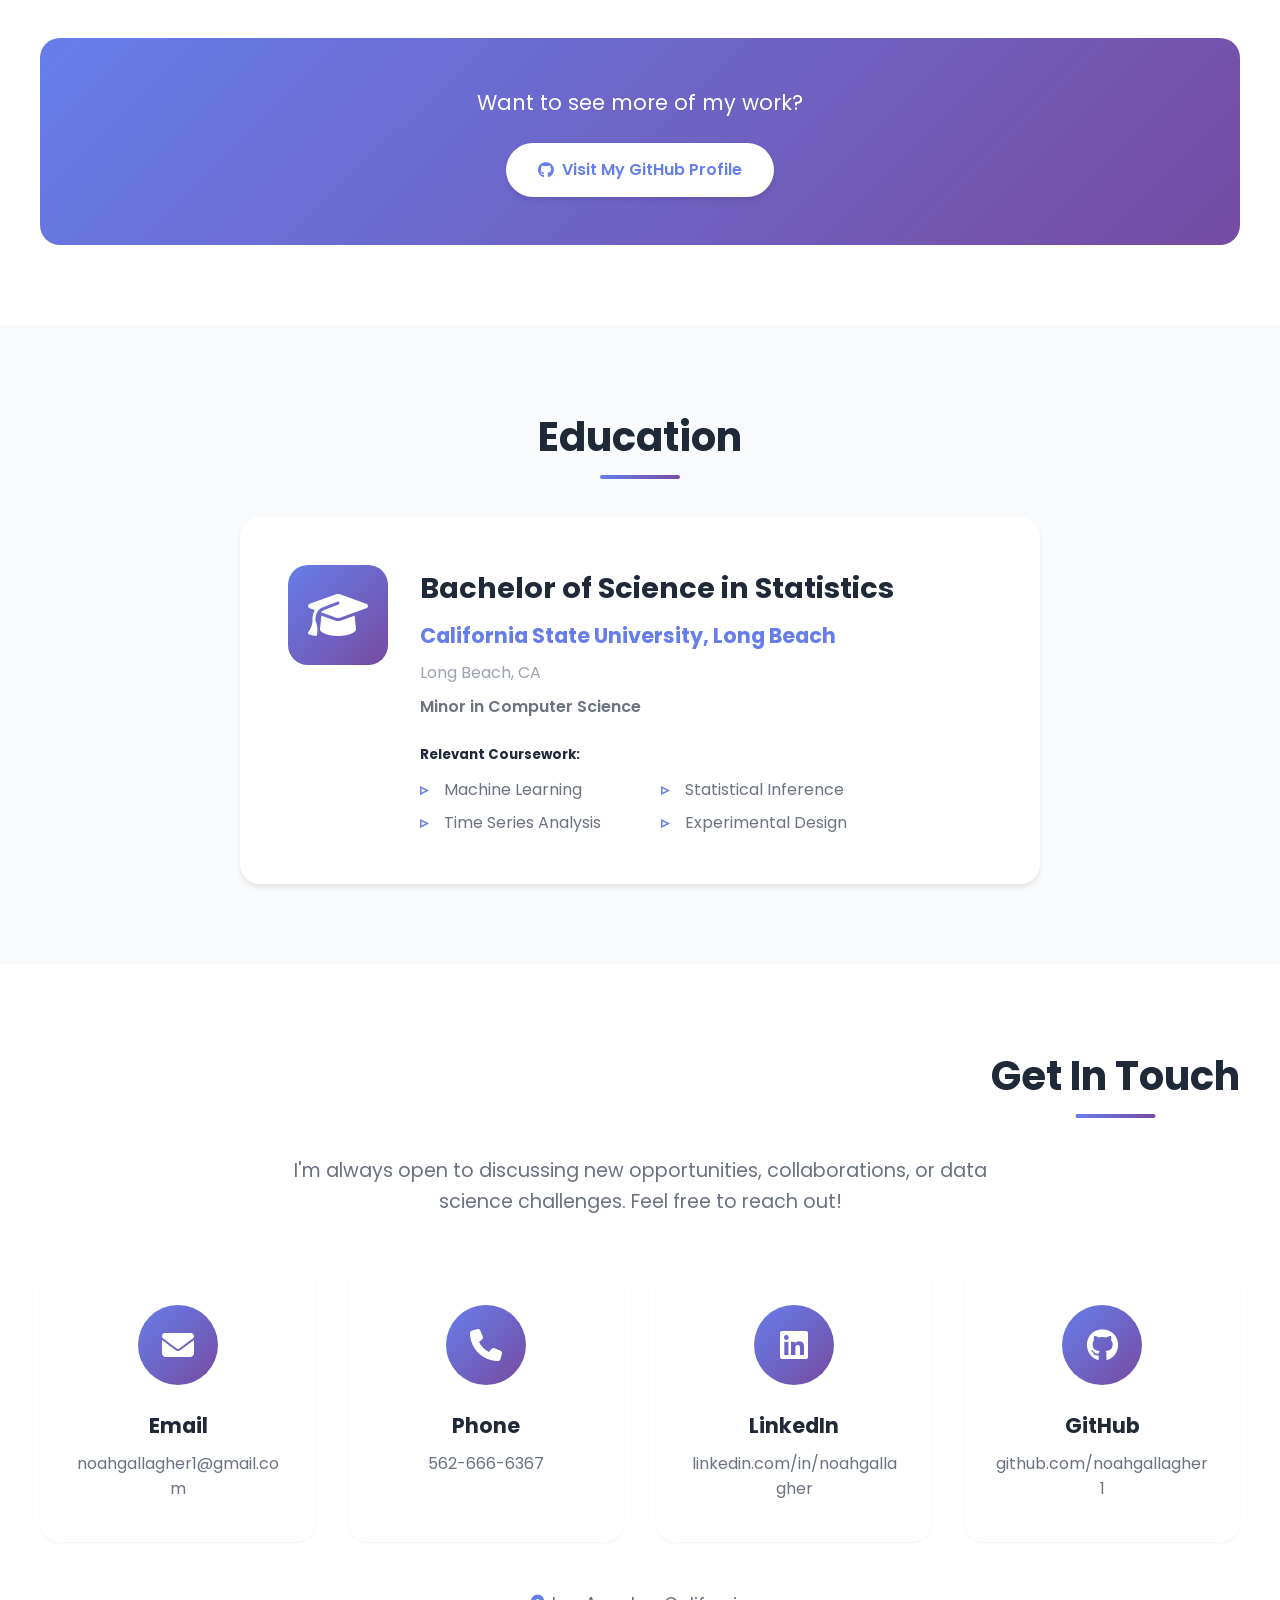
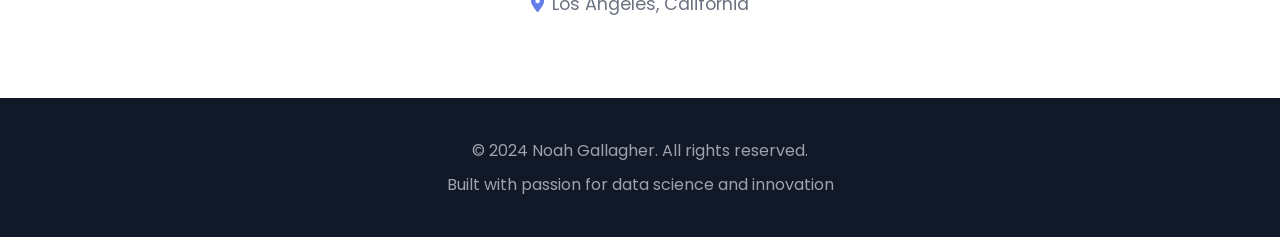
==== commit 4404d97c: "Add professional cover letter with download button - Created HTML cover letter following Reddit form" ====
--- a/index.html
+++ b/index.html
@@ -53,6 +53,9 @@
                     <a href="#contact" class="btn btn-primary">Get In Touch</a>
                     <a href="Noah_Gallagher_Resume_DataScience.pdf" class="btn btn-secondary" download>
                         <i class="fas fa-download"></i> Download Resume
+                    </a>
+                    <a href="Noah_Gallagher_Cover_Letter.html" class="btn btn-secondary" target="_blank">
+                        <i class="fas fa-file-alt"></i> View Cover Letter
                     </a>
                 </div>
                 <div class="social-links">
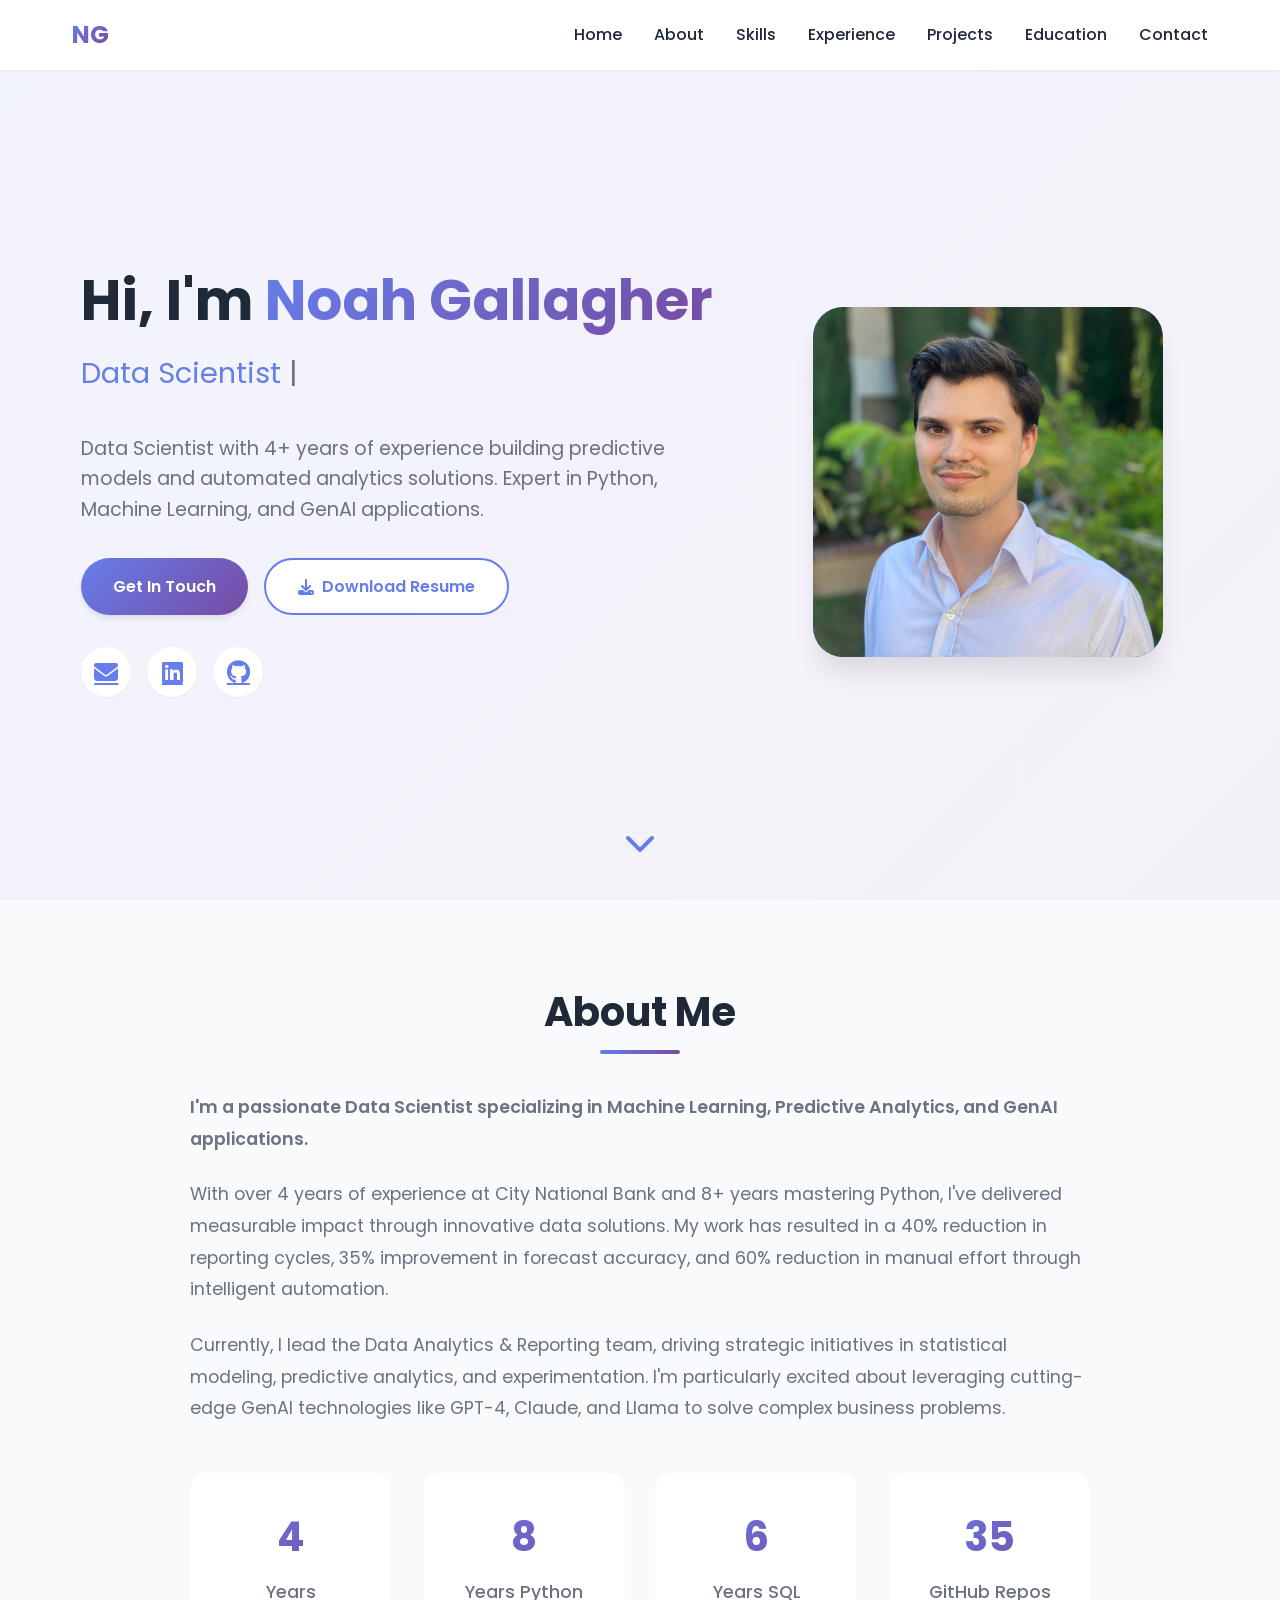
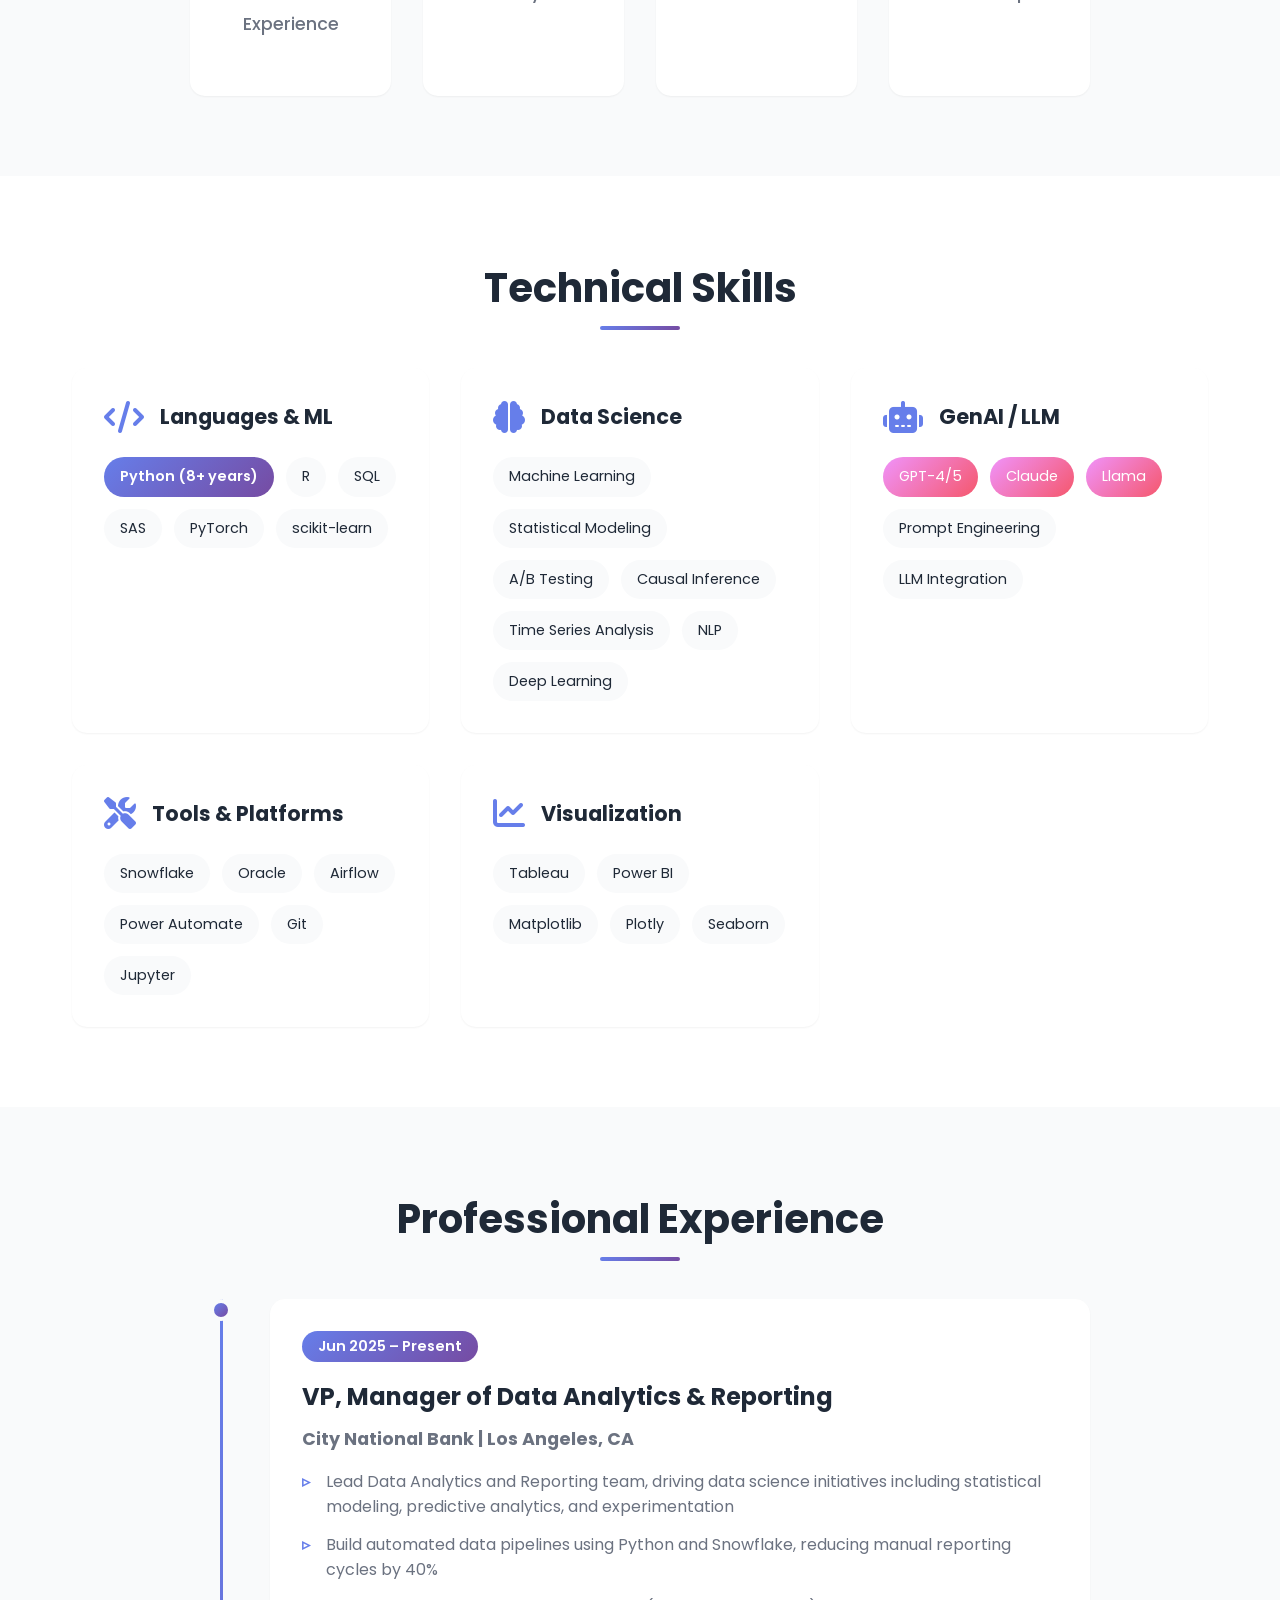
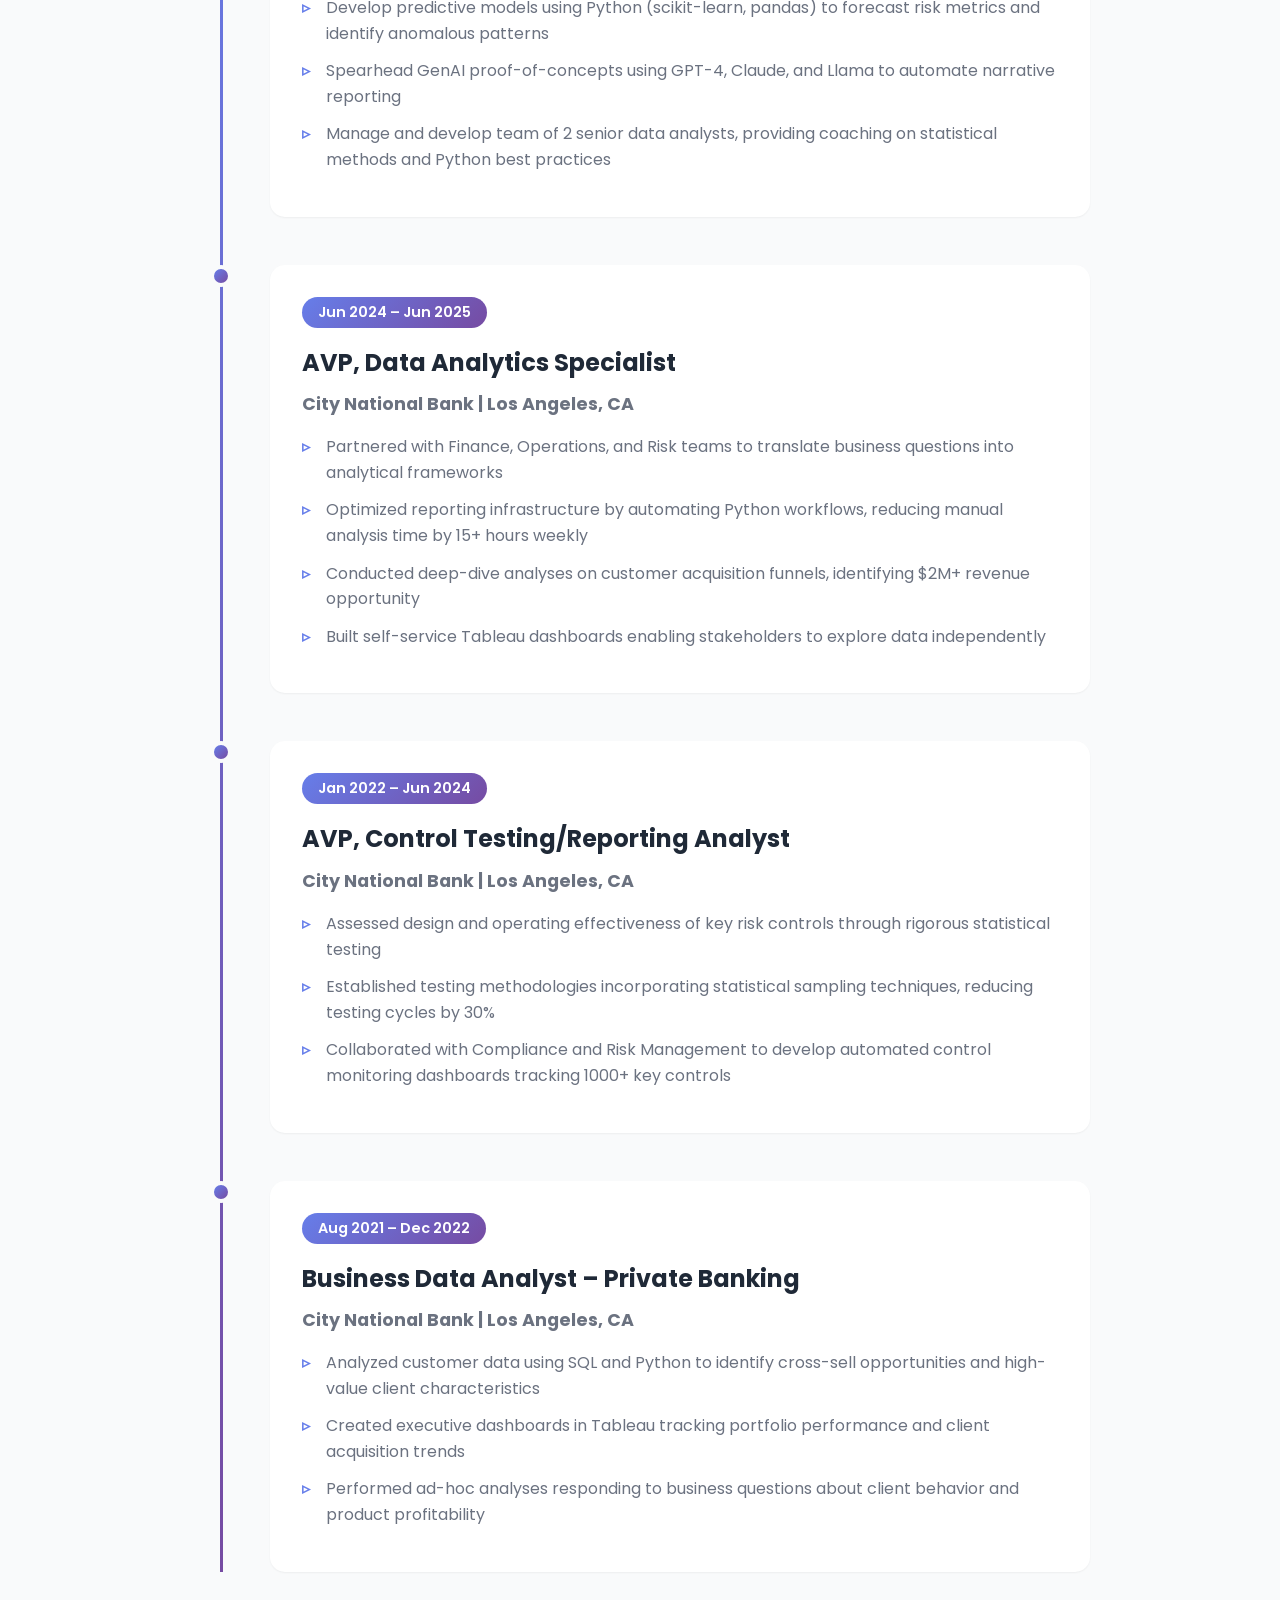
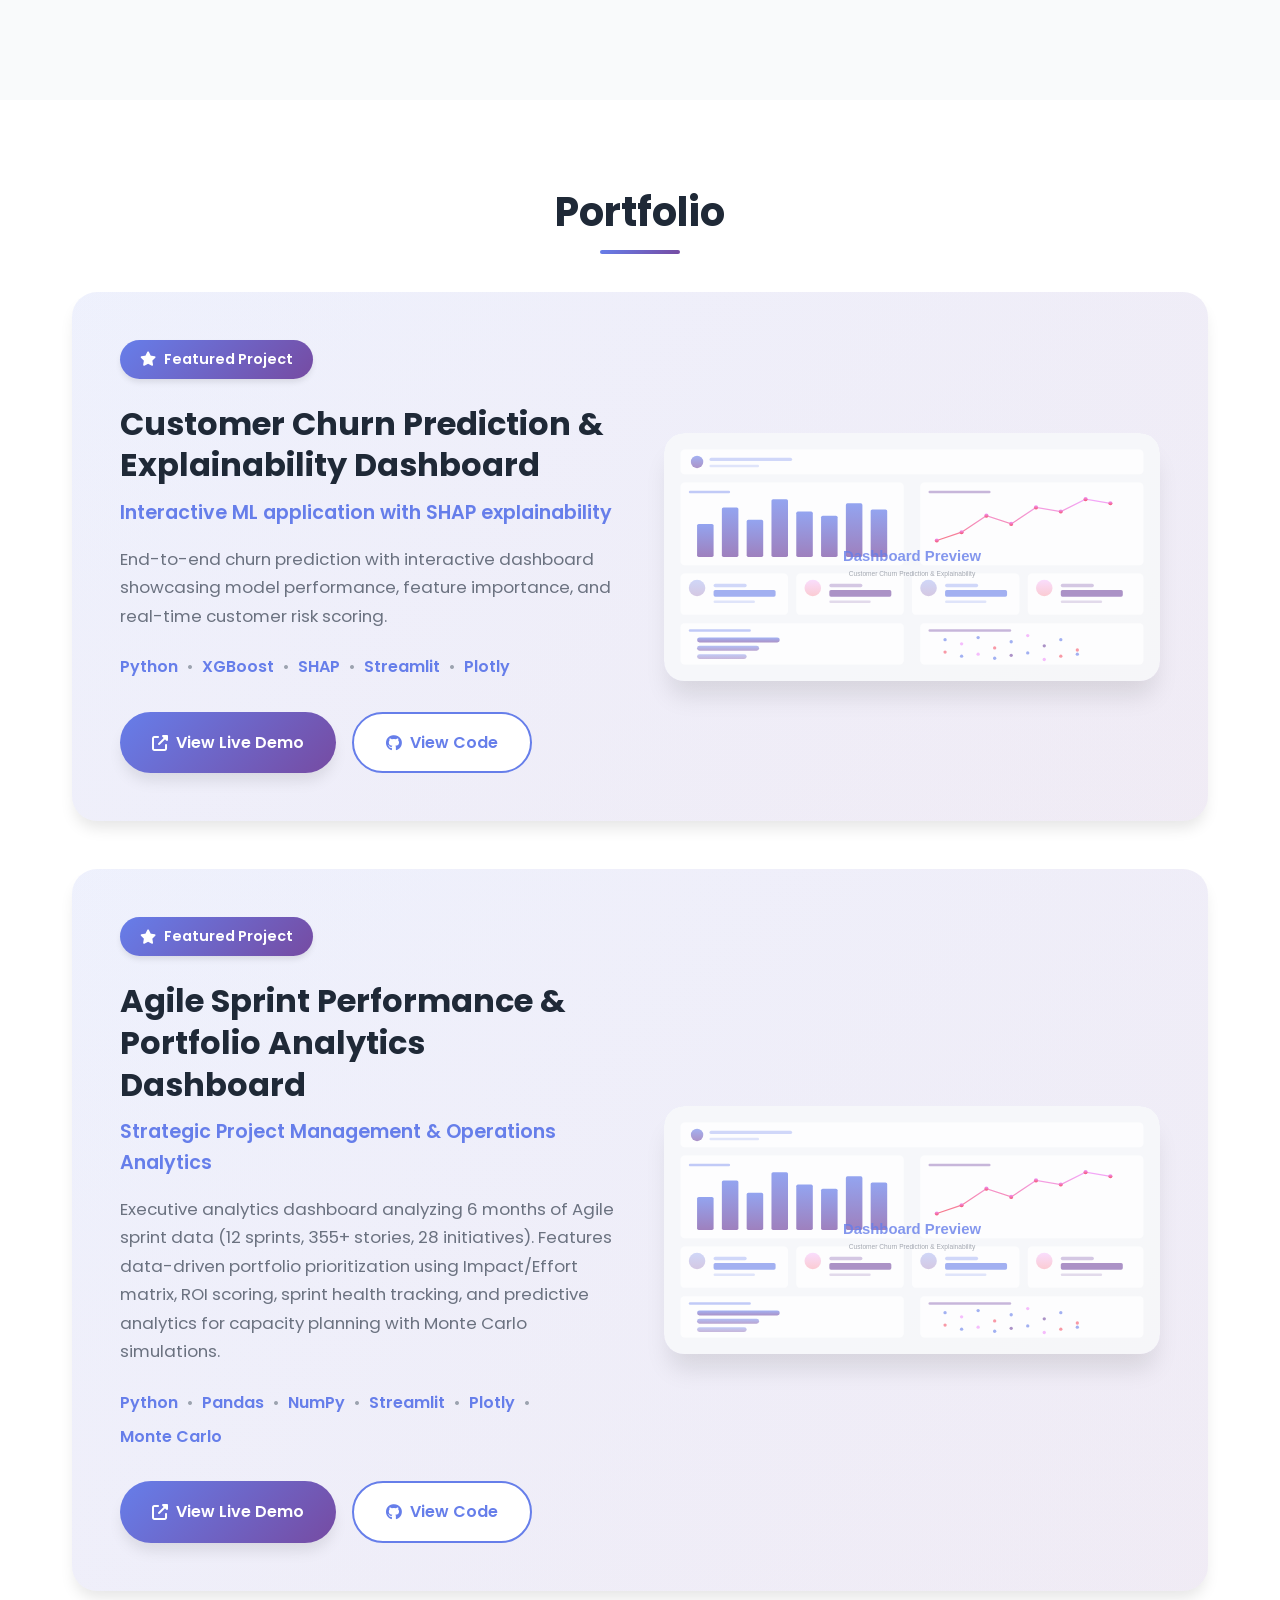
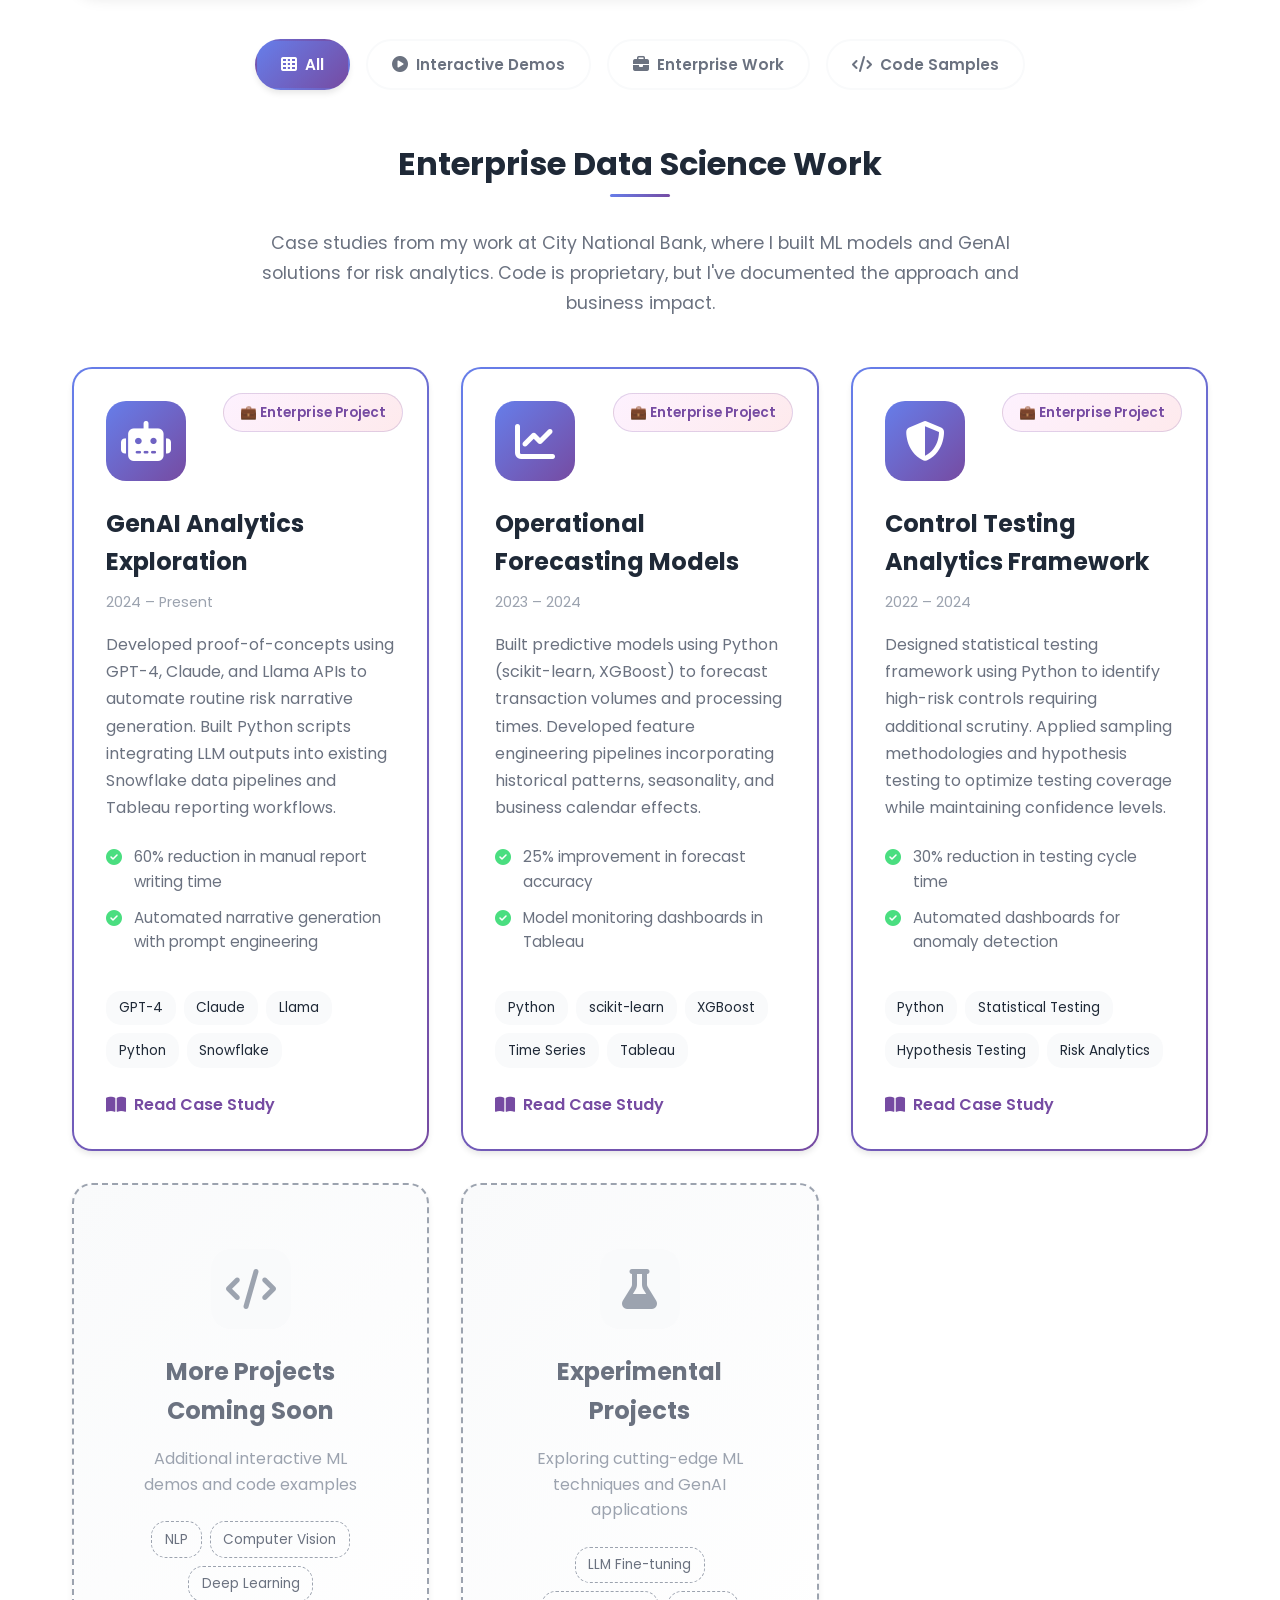
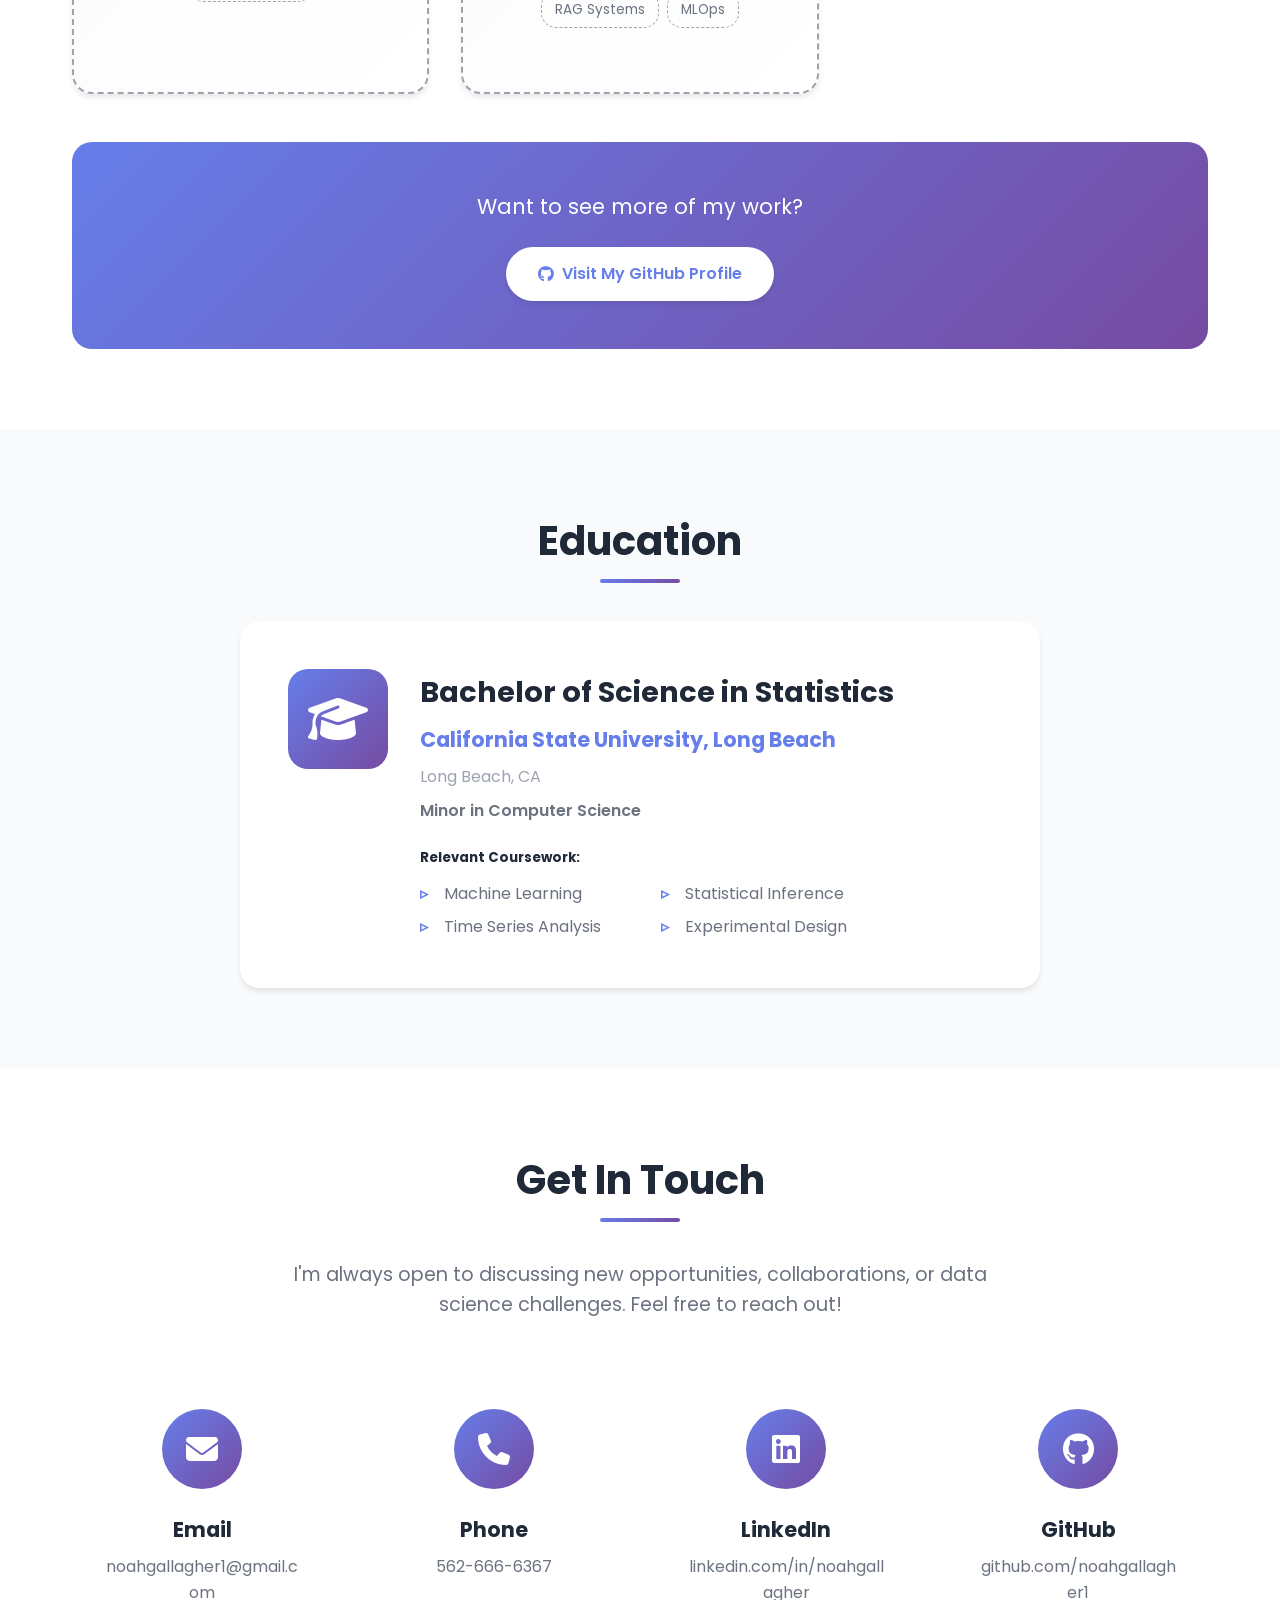
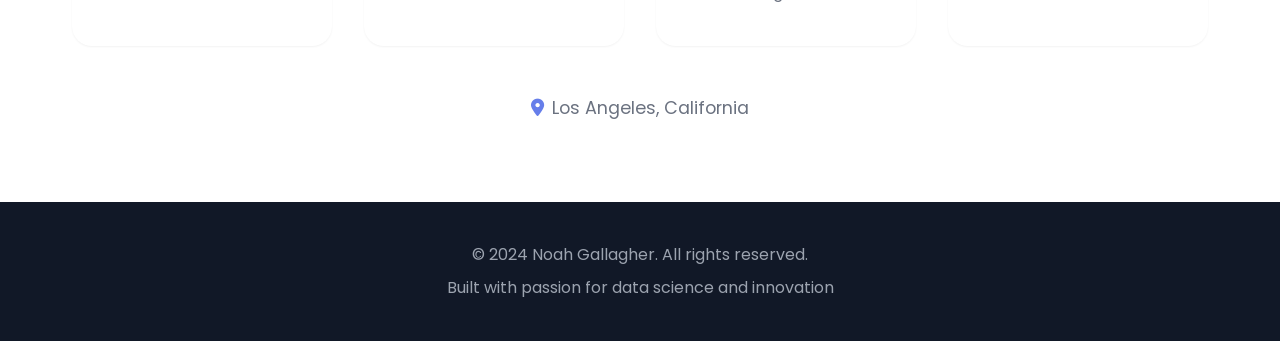
==== commit eba826d7: "Update index.html - remove cover letter" ====
--- a/index.html
+++ b/index.html
@@ -53,9 +53,6 @@
                     <a href="#contact" class="btn btn-primary">Get In Touch</a>
                     <a href="Noah_Gallagher_Resume_DataScience.pdf" class="btn btn-secondary" download>
                         <i class="fas fa-download"></i> Download Resume
-                    </a>
-                    <a href="Noah_Gallagher_Cover_Letter.html" class="btn btn-secondary" target="_blank">
-                        <i class="fas fa-file-alt"></i> View Cover Letter
                     </a>
                 </div>
                 <div class="social-links">
--- a/styles.css
+++ b/styles.css
@@ -331,6 +331,7 @@
 .container {
     max-width: 1200px;
     margin: 0 auto;
+    padding: 0 2rem;
 }
 
 .section-title {
@@ -339,9 +340,7 @@
     text-align: center;
     margin-bottom: 3rem;
     position: relative;
-    display: inline-block;
-    left: 50%;
-    transform: translateX(-50%);
+    display: block;
 }
 
 .section-title::after {
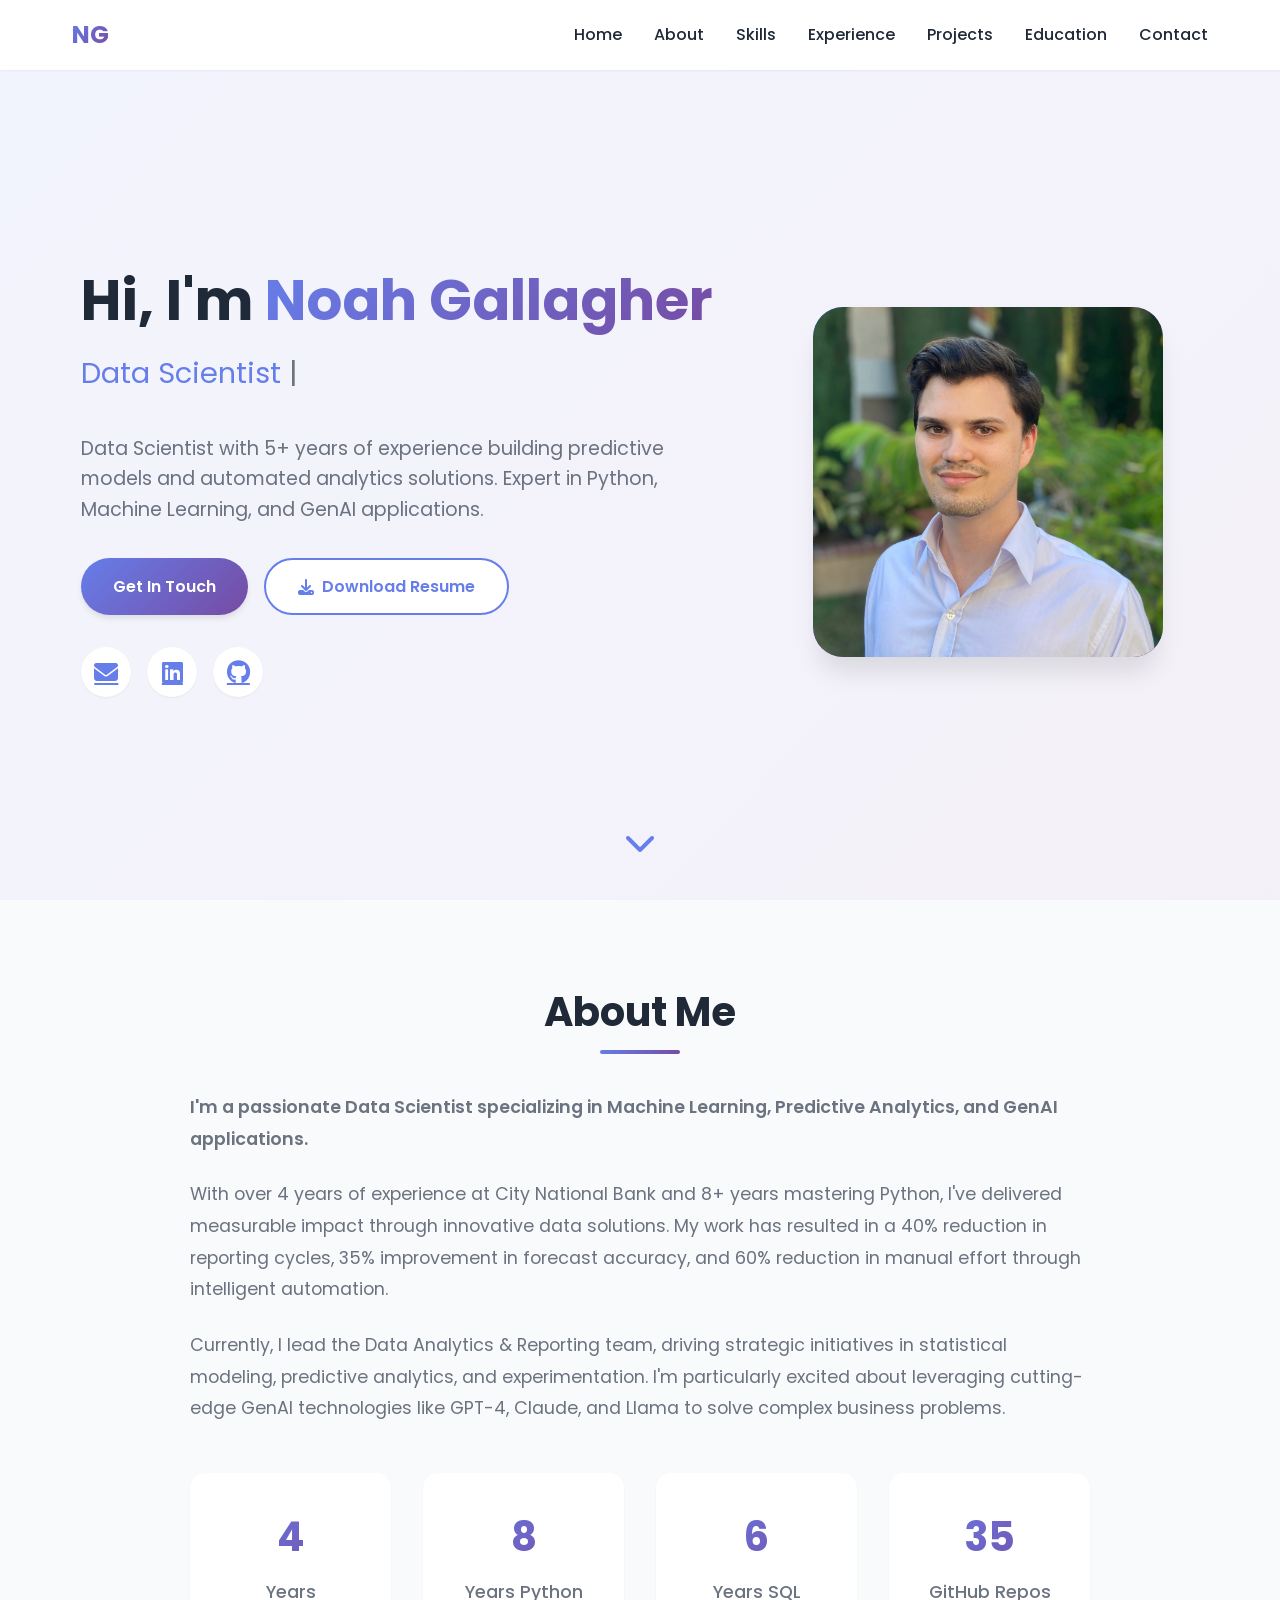
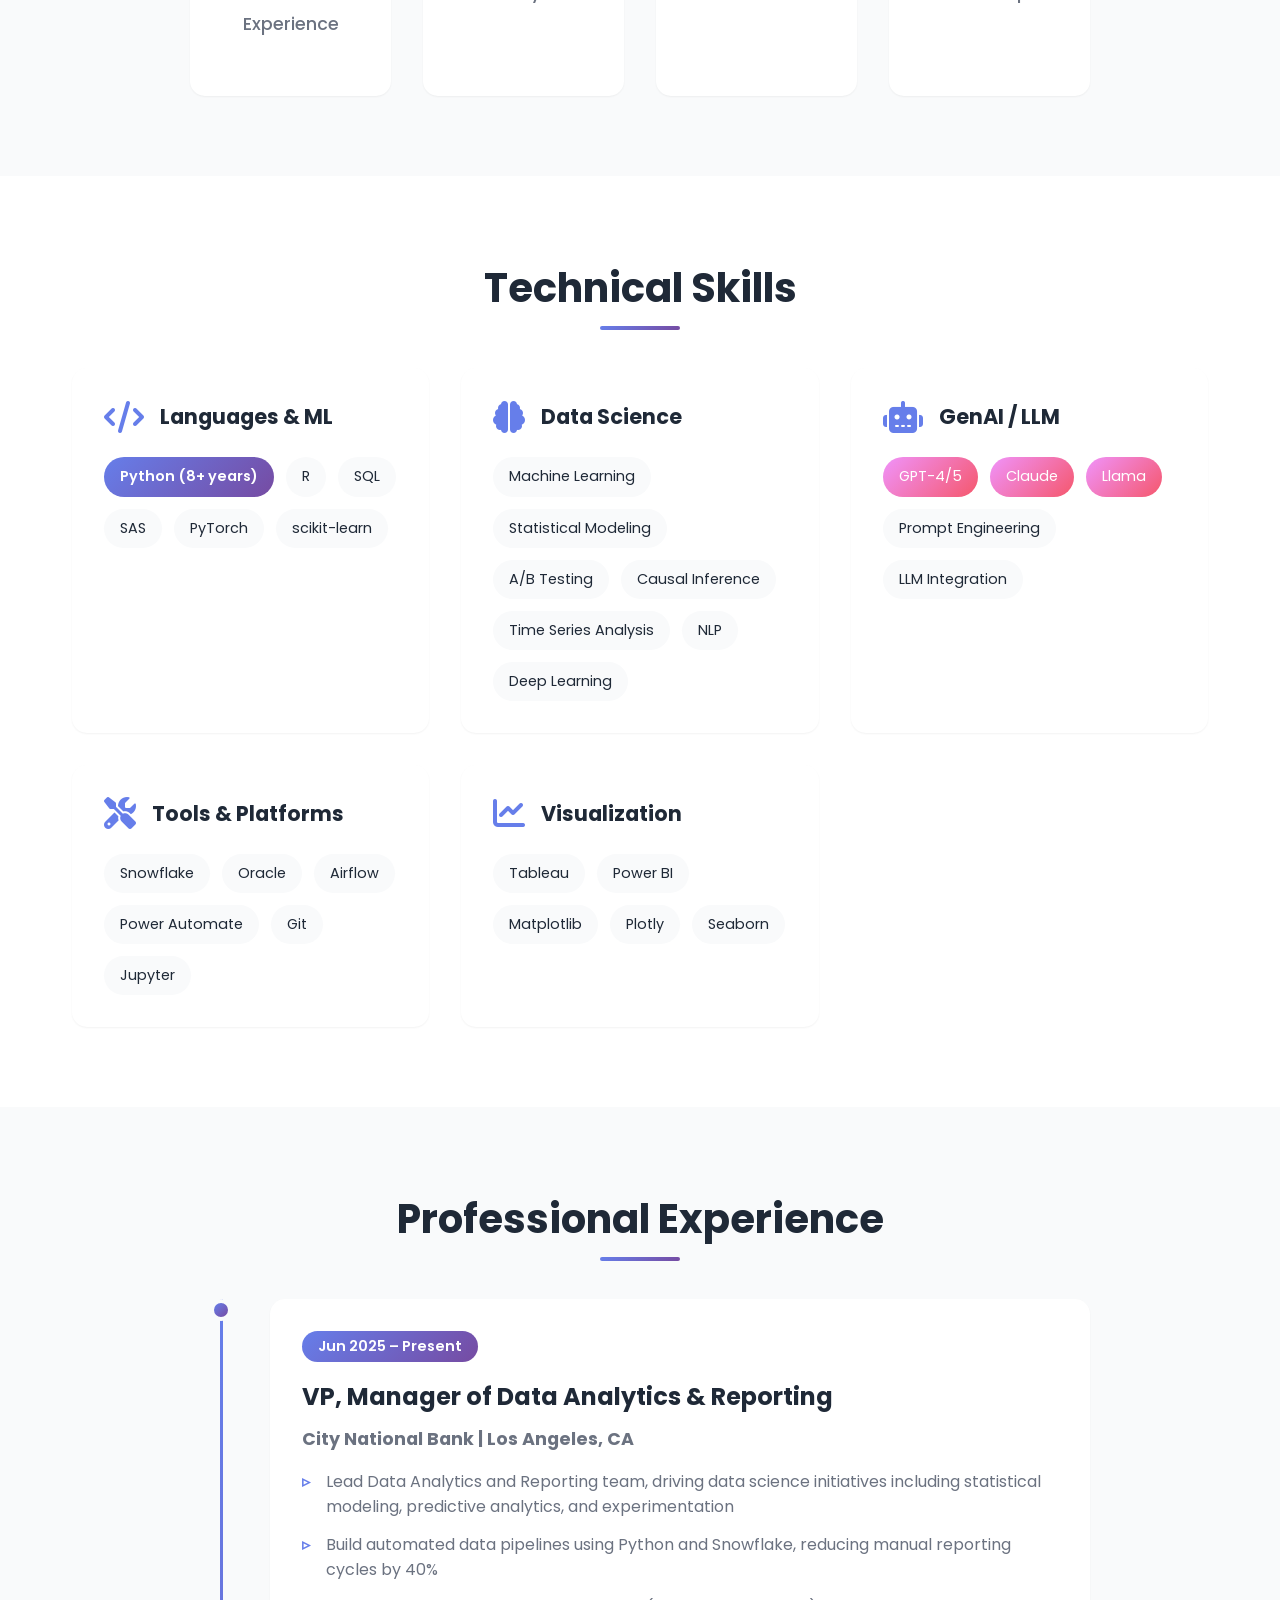
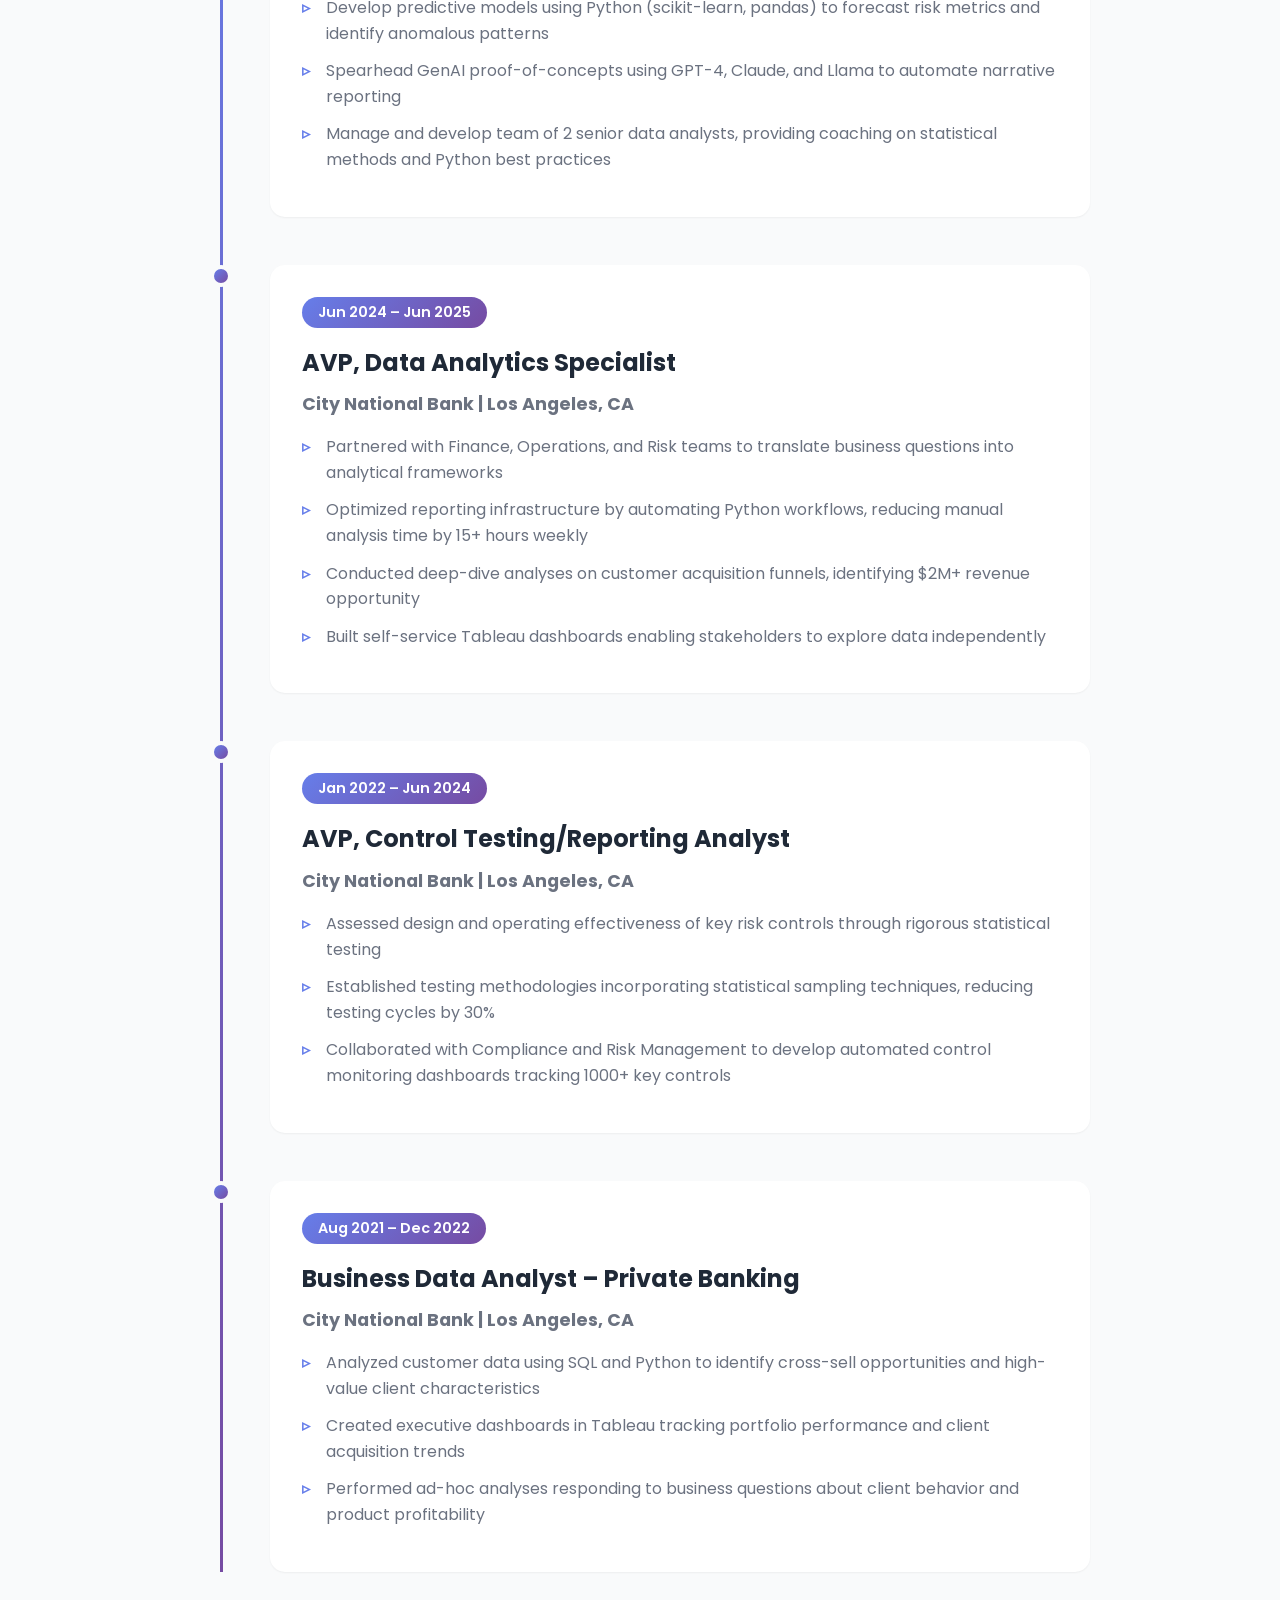
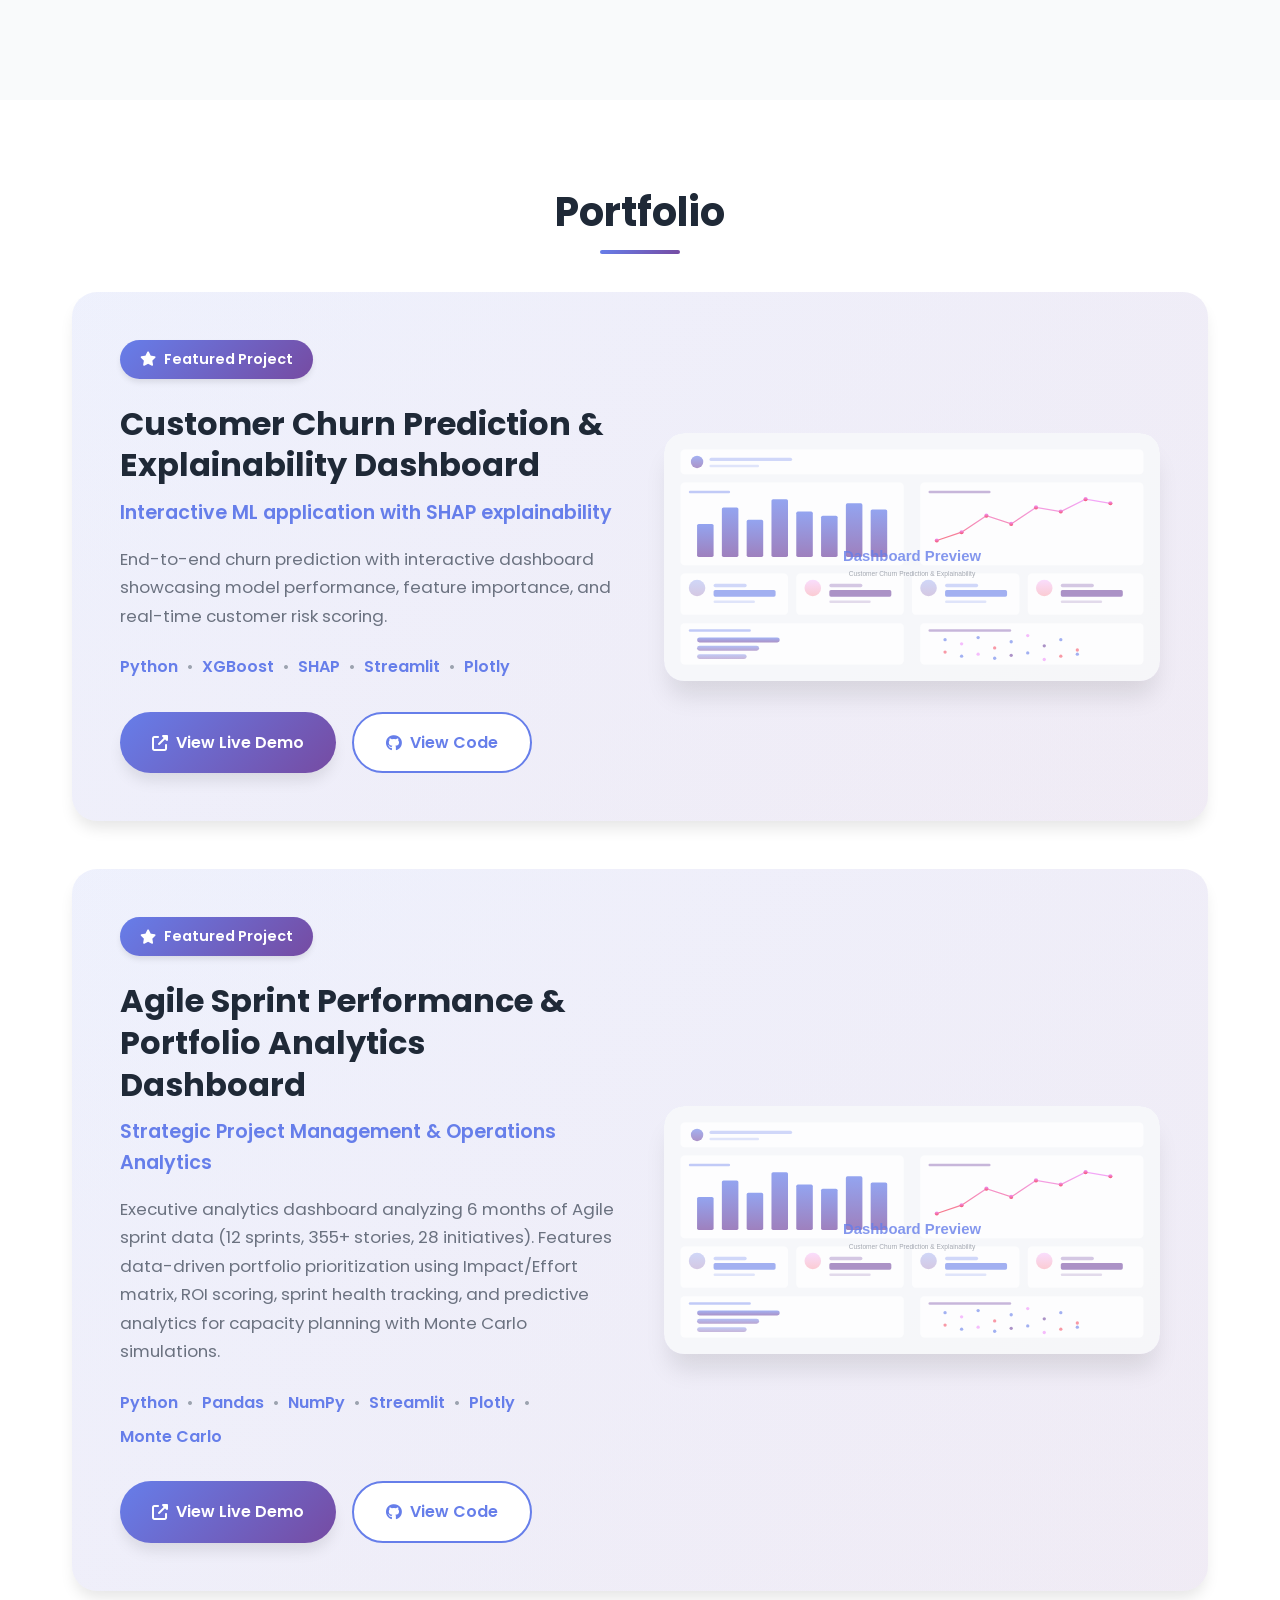
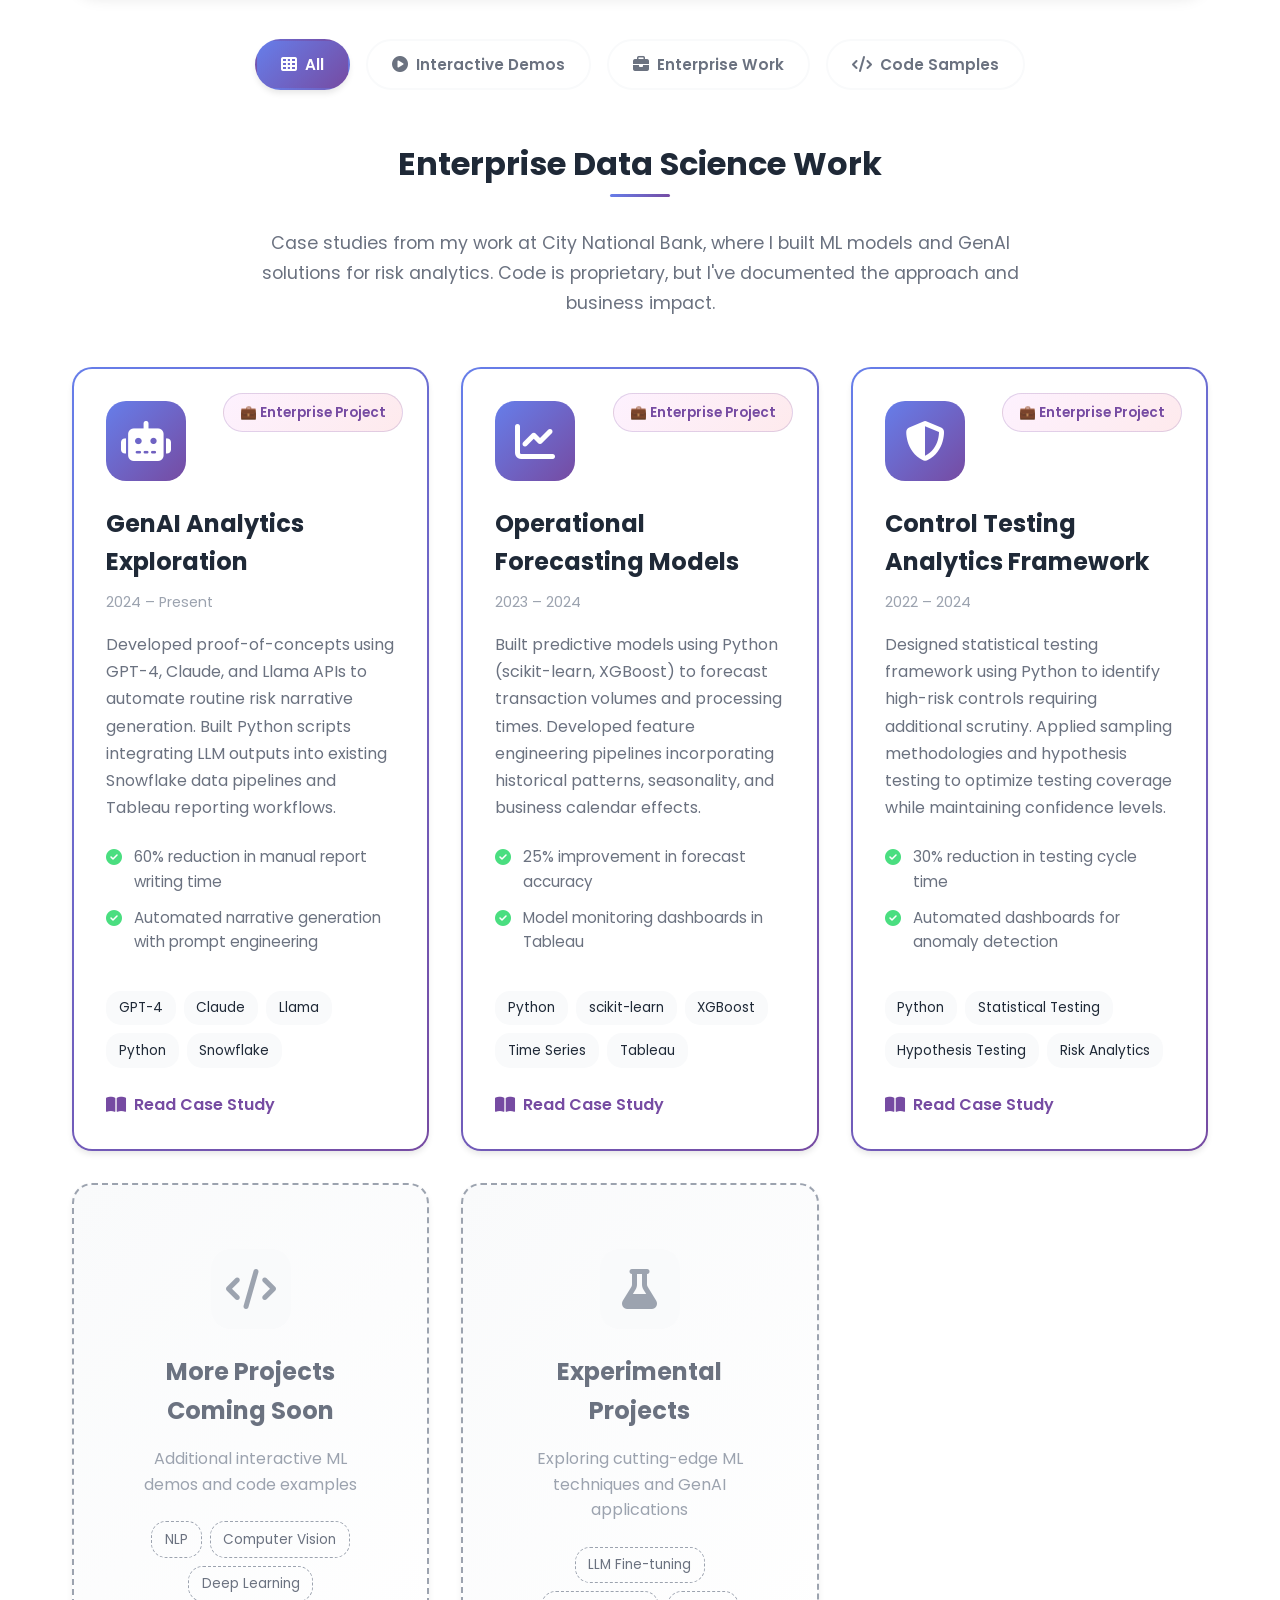
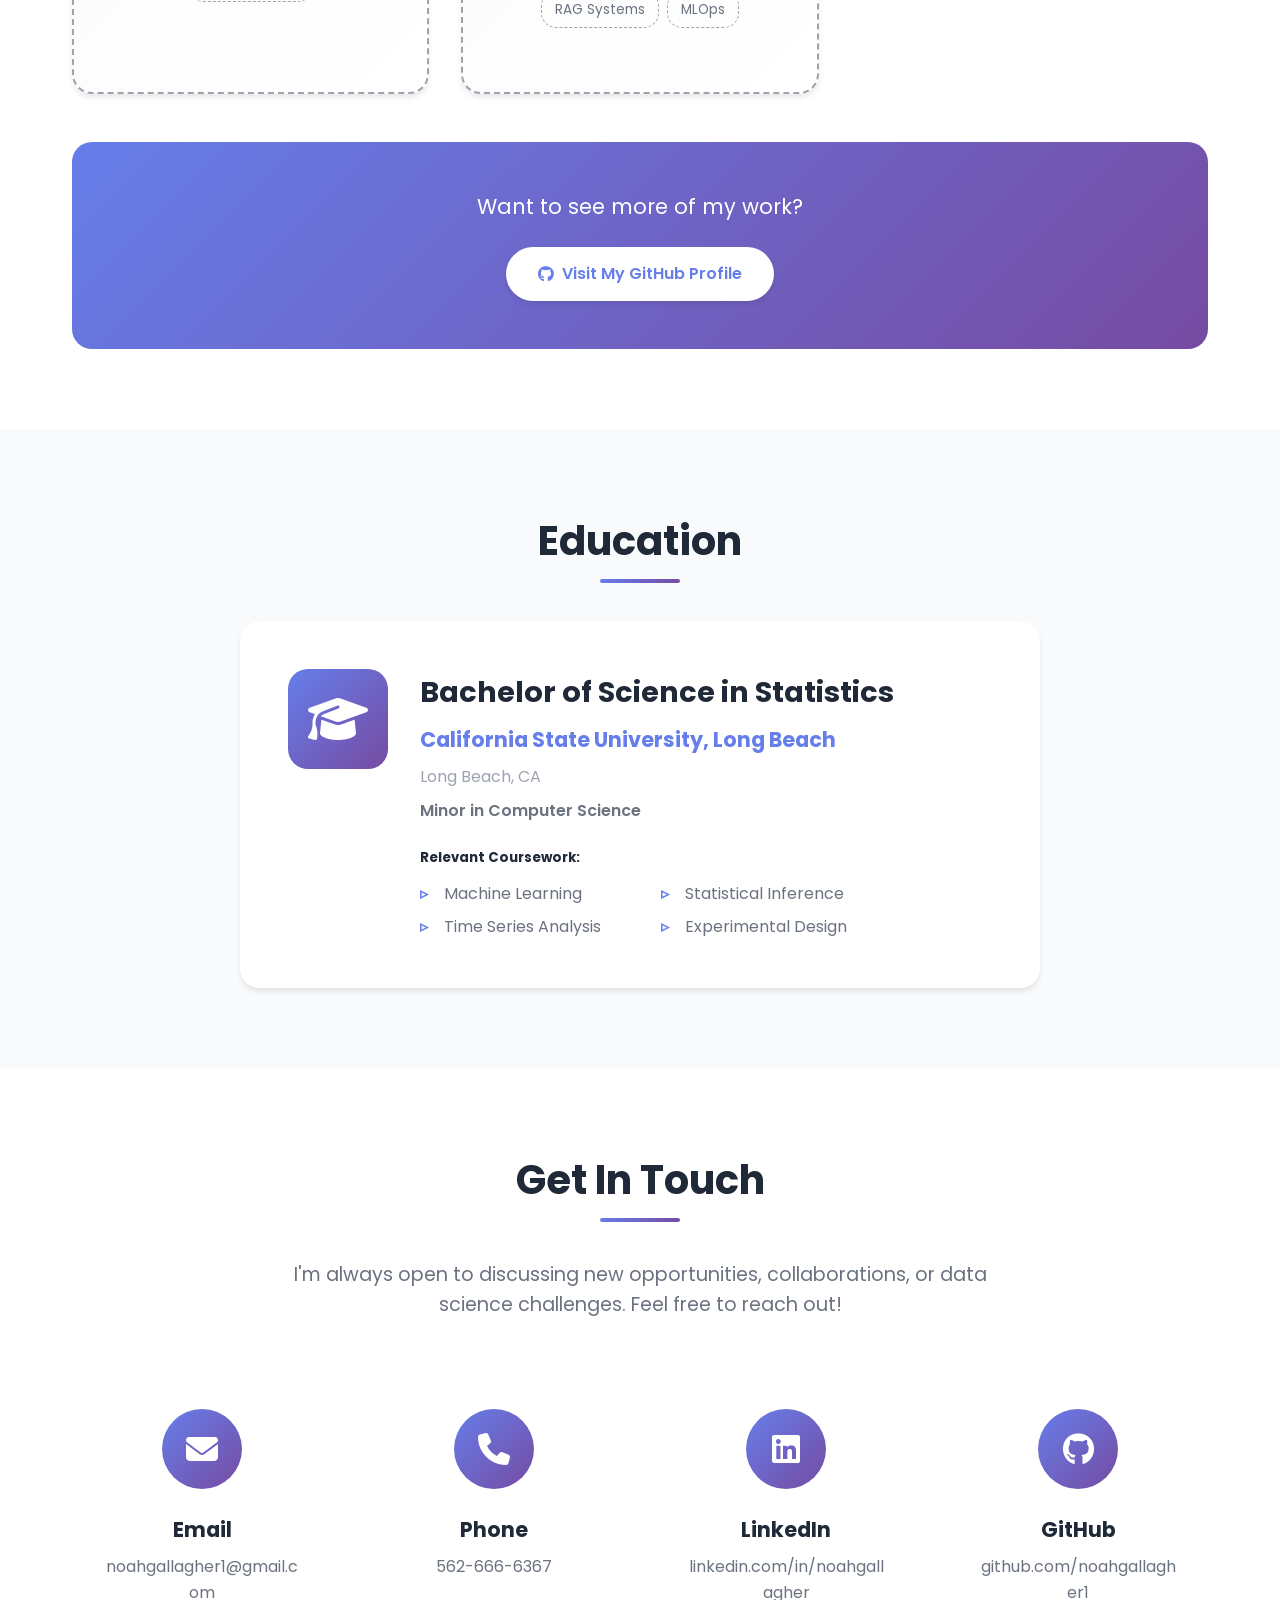
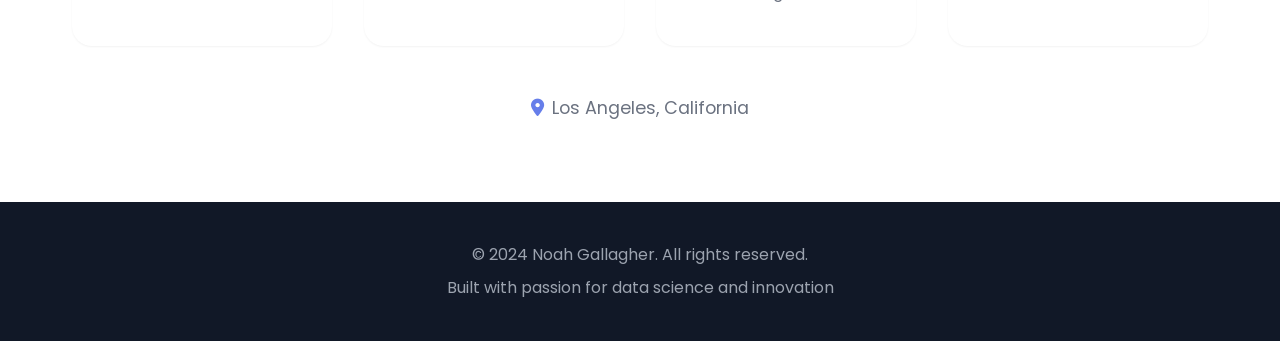
==== commit 16f3a584: "Update experience from 4 to 5 years" ====
--- a/index.html
+++ b/index.html
@@ -46,7 +46,7 @@
                     </h2>
                 </div>
                 <p class="hero-description">
-                    Data Scientist with 4+ years of experience building predictive models and automated analytics solutions.
+                    Data Scientist with 5+ years of experience building predictive models and automated analytics solutions.
                     Expert in Python, Machine Learning, and GenAI applications.
                 </p>
                 <div class="hero-buttons">
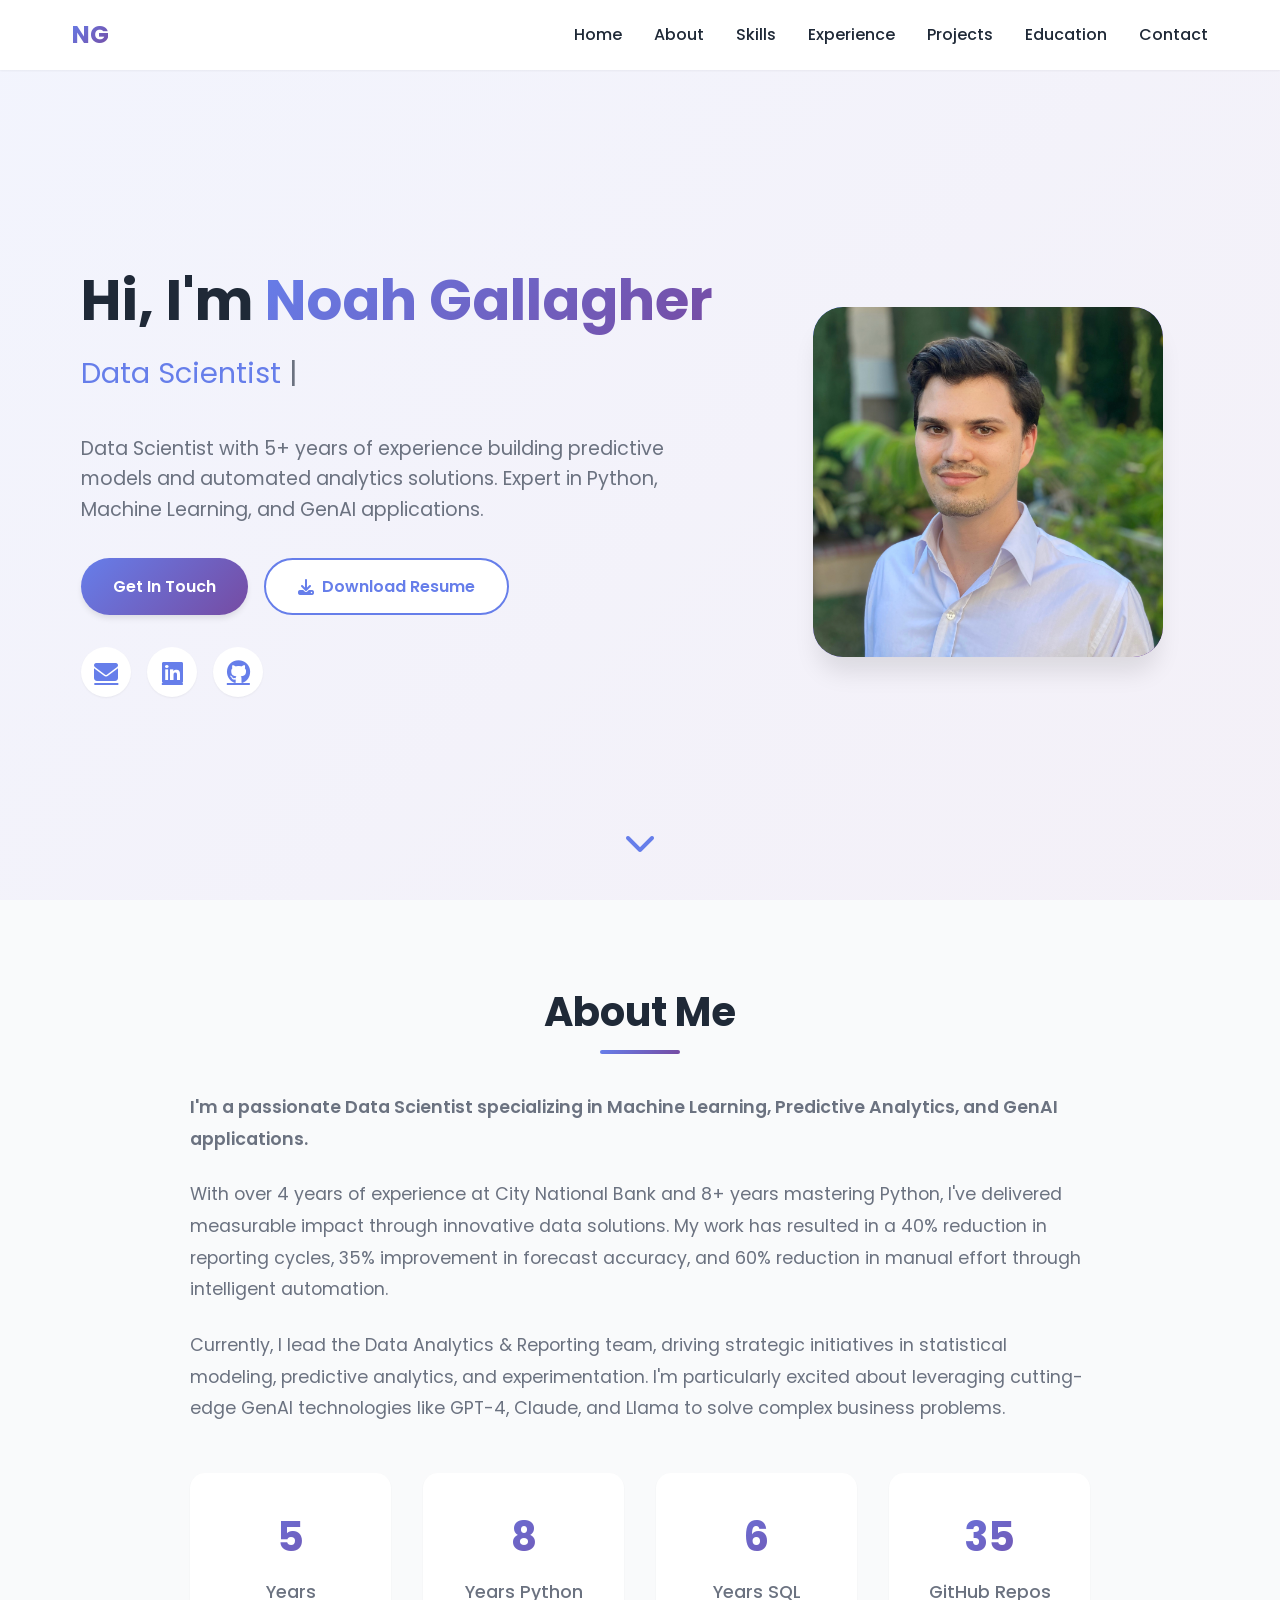
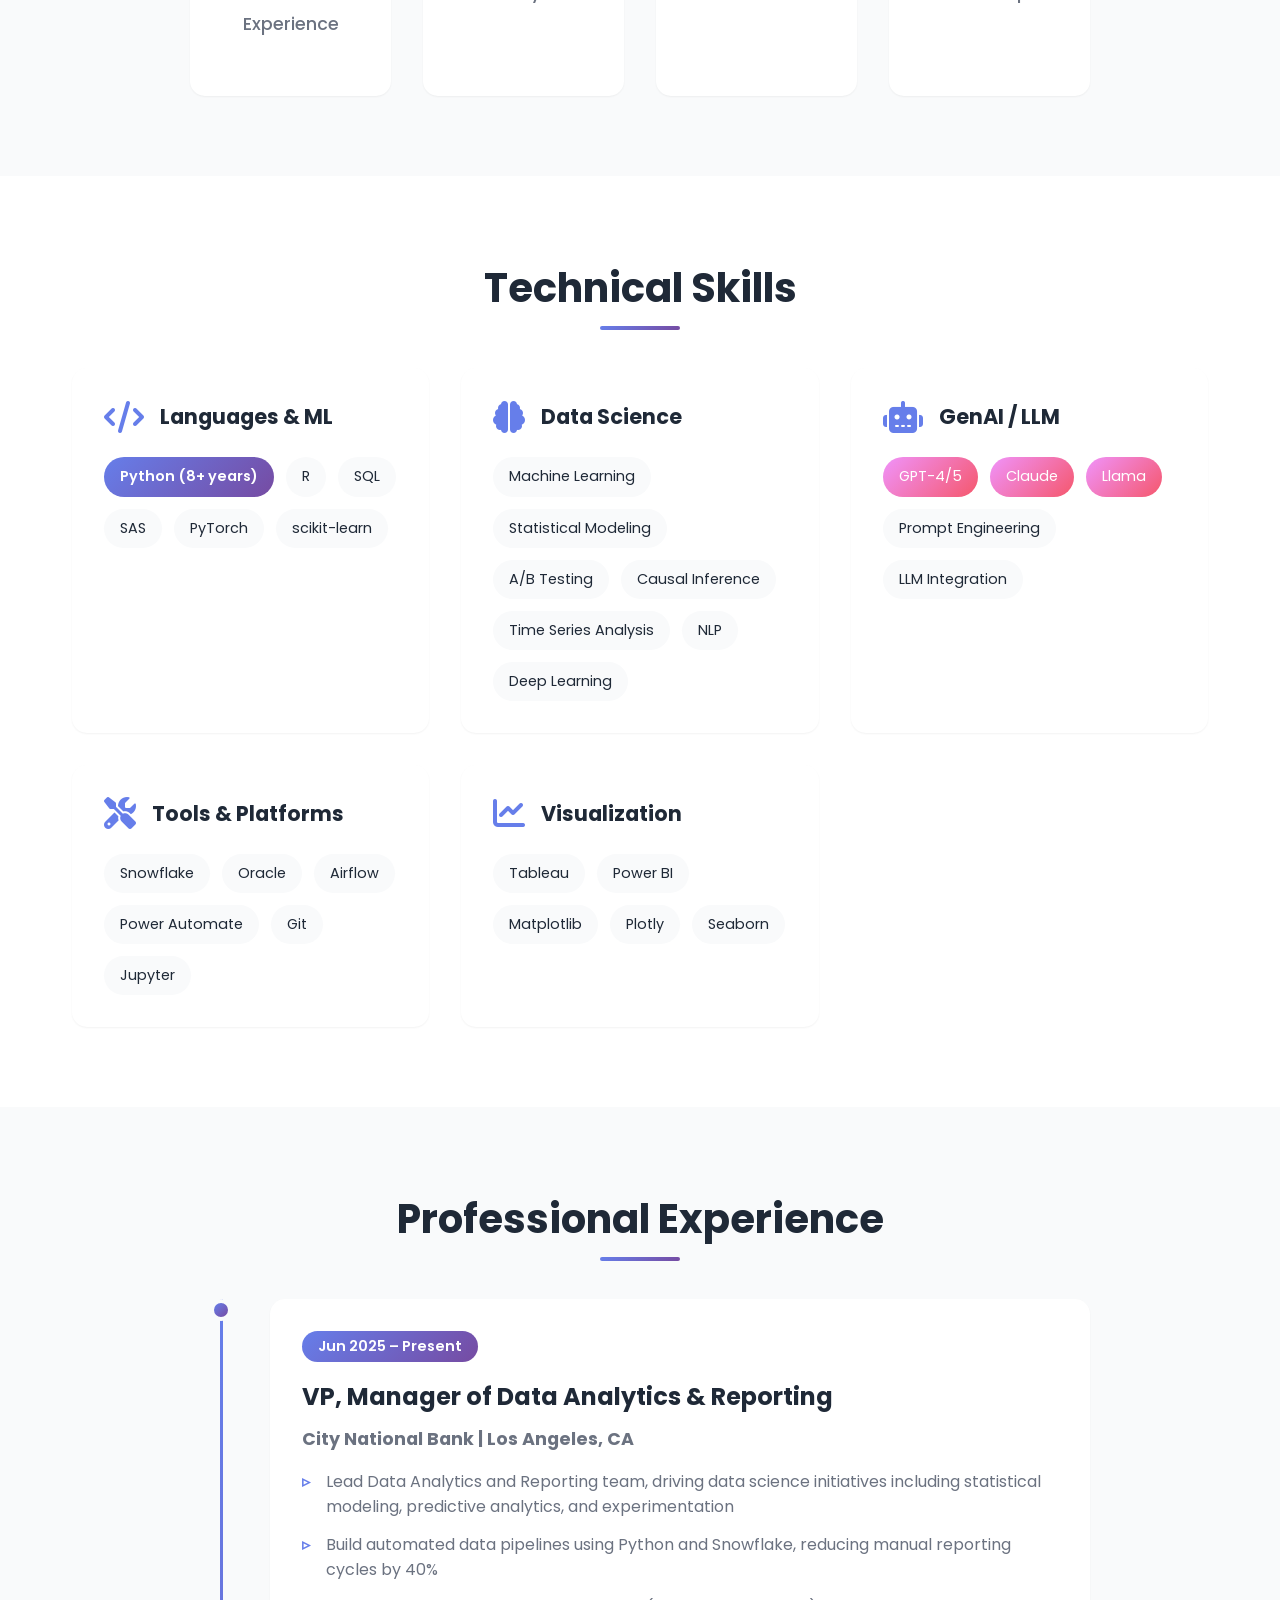
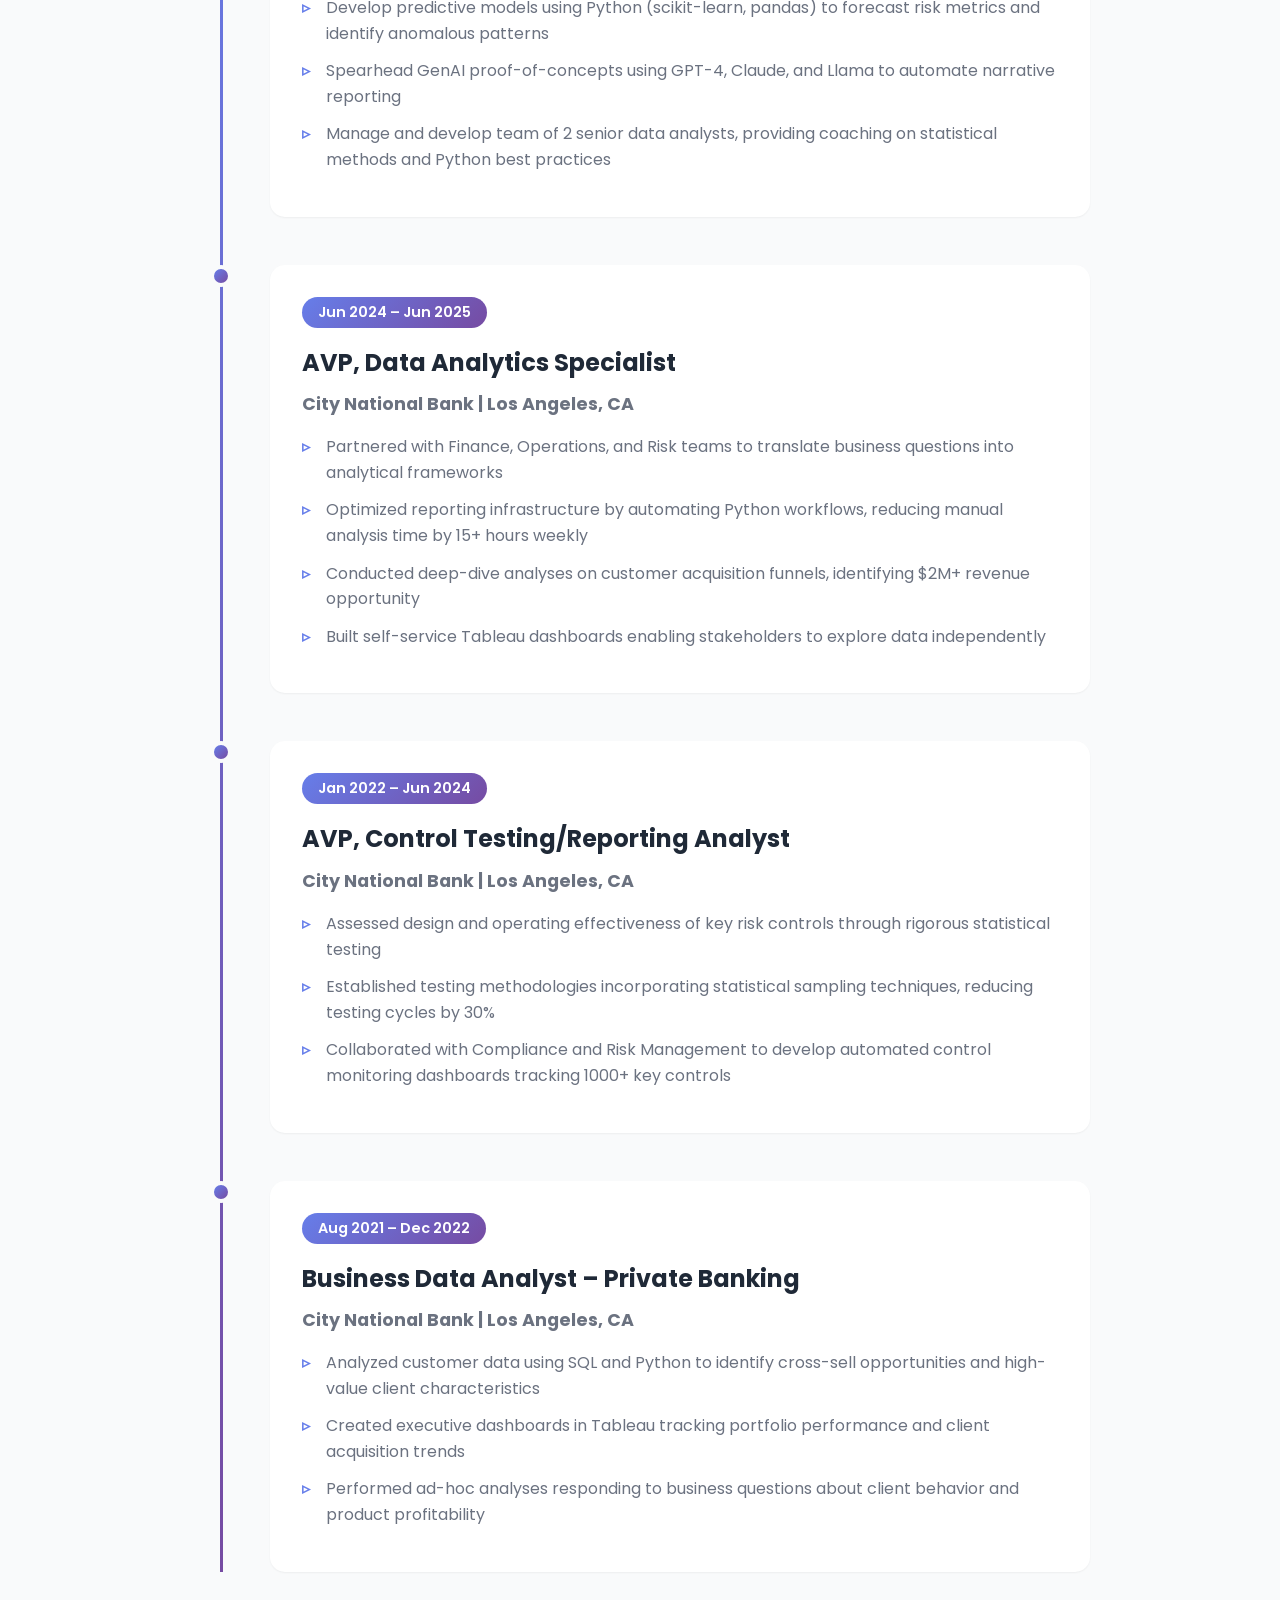
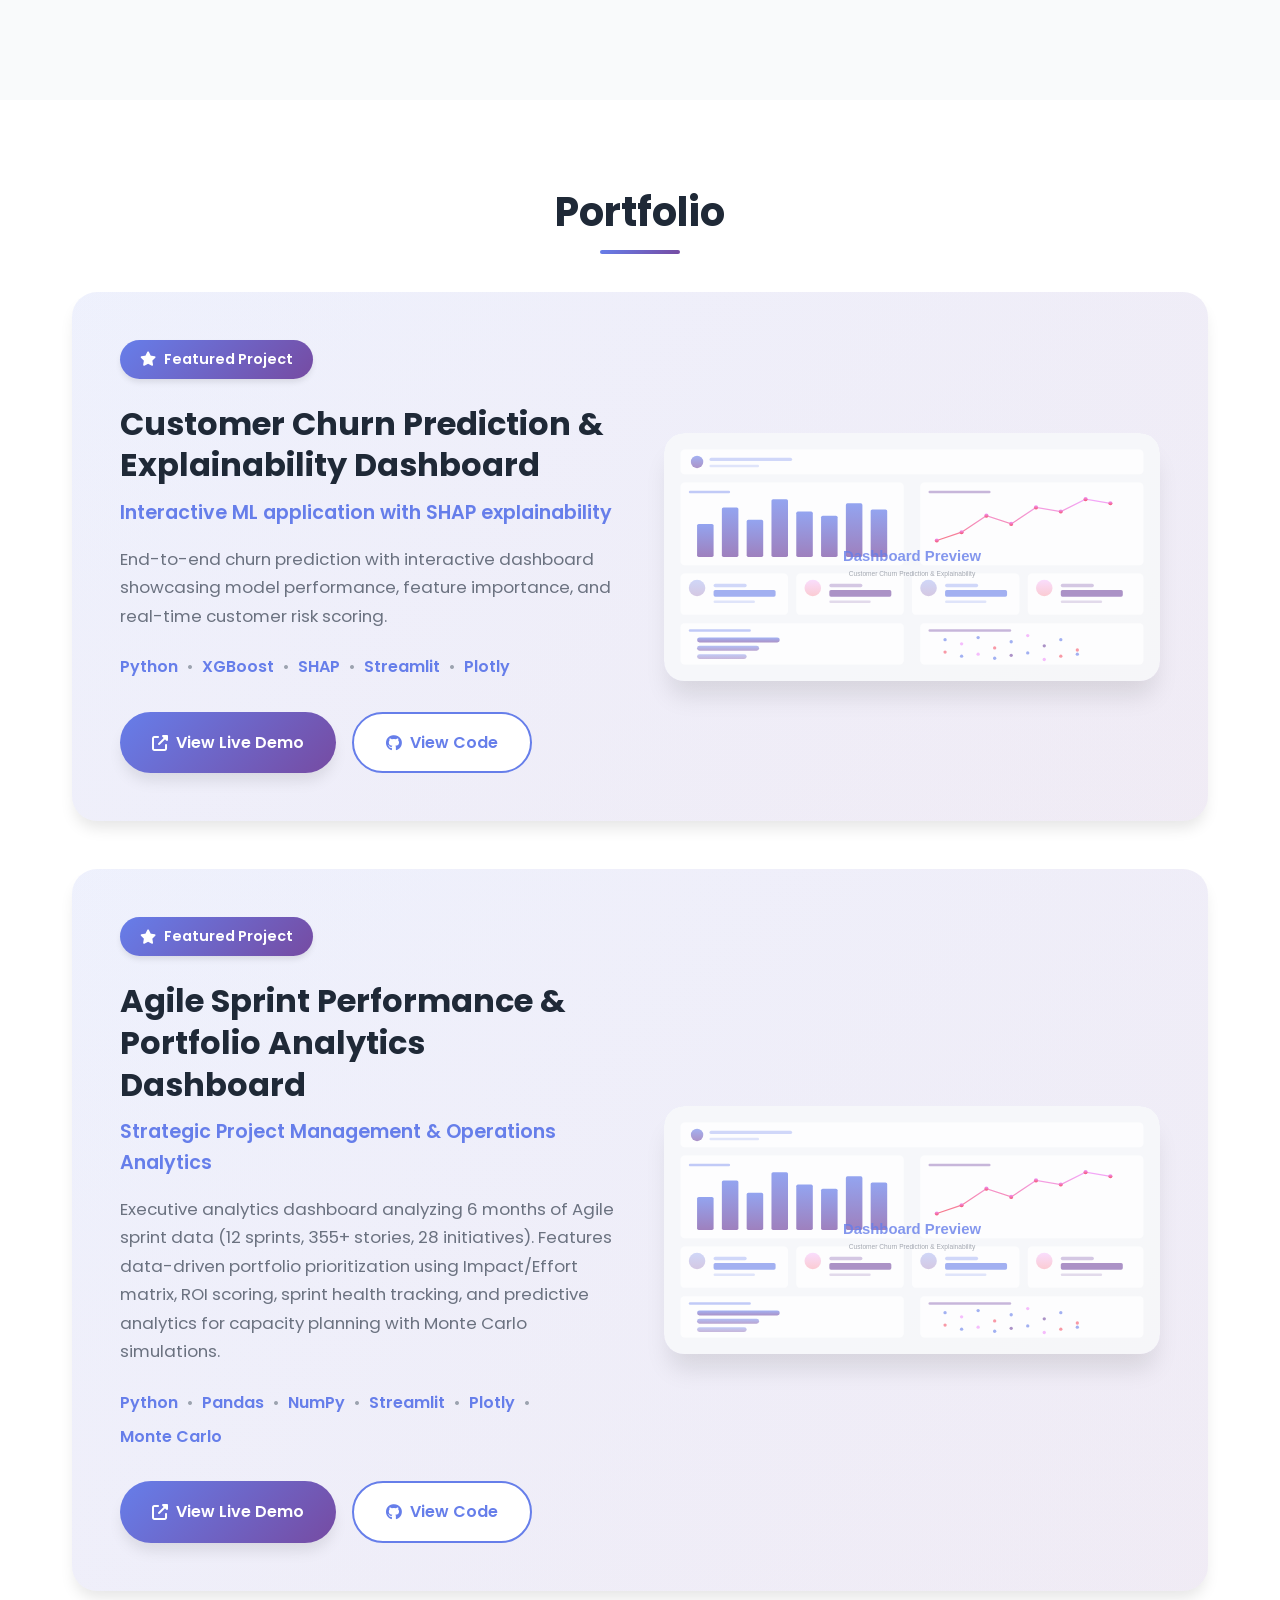
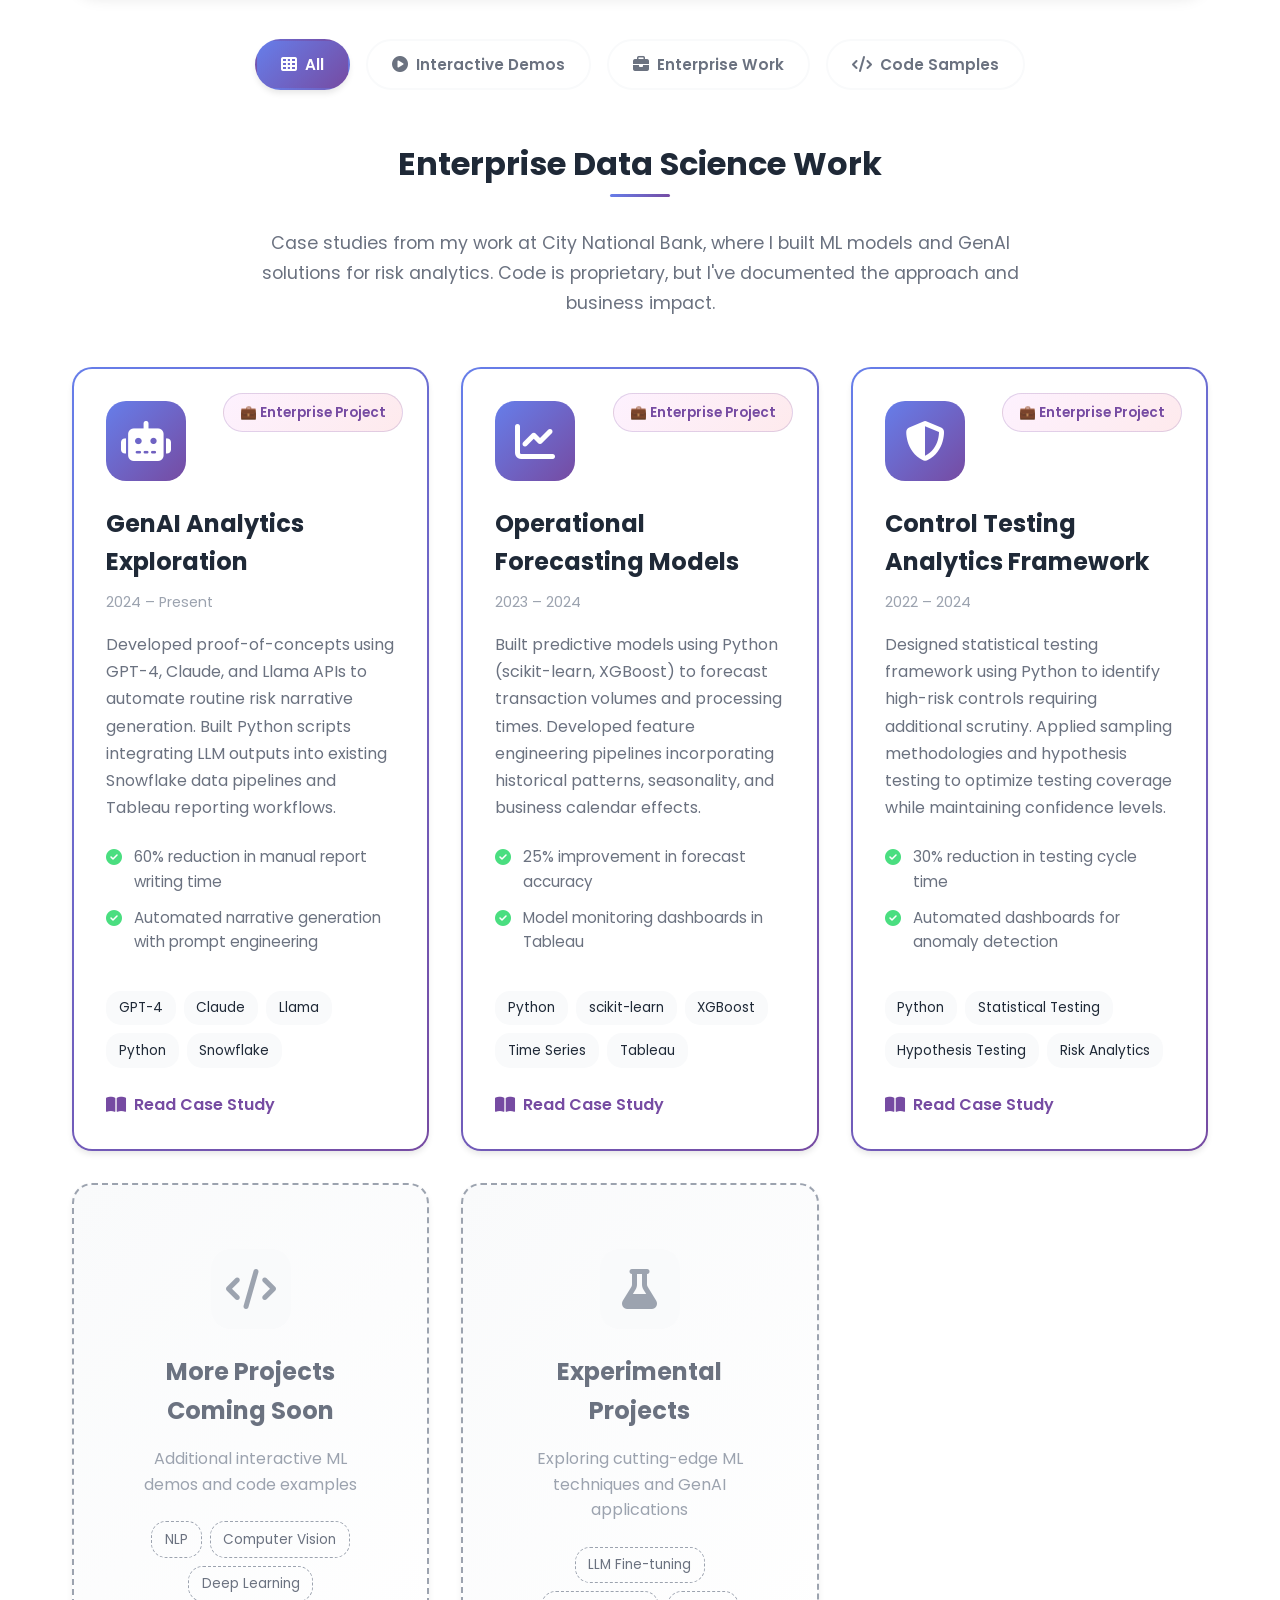
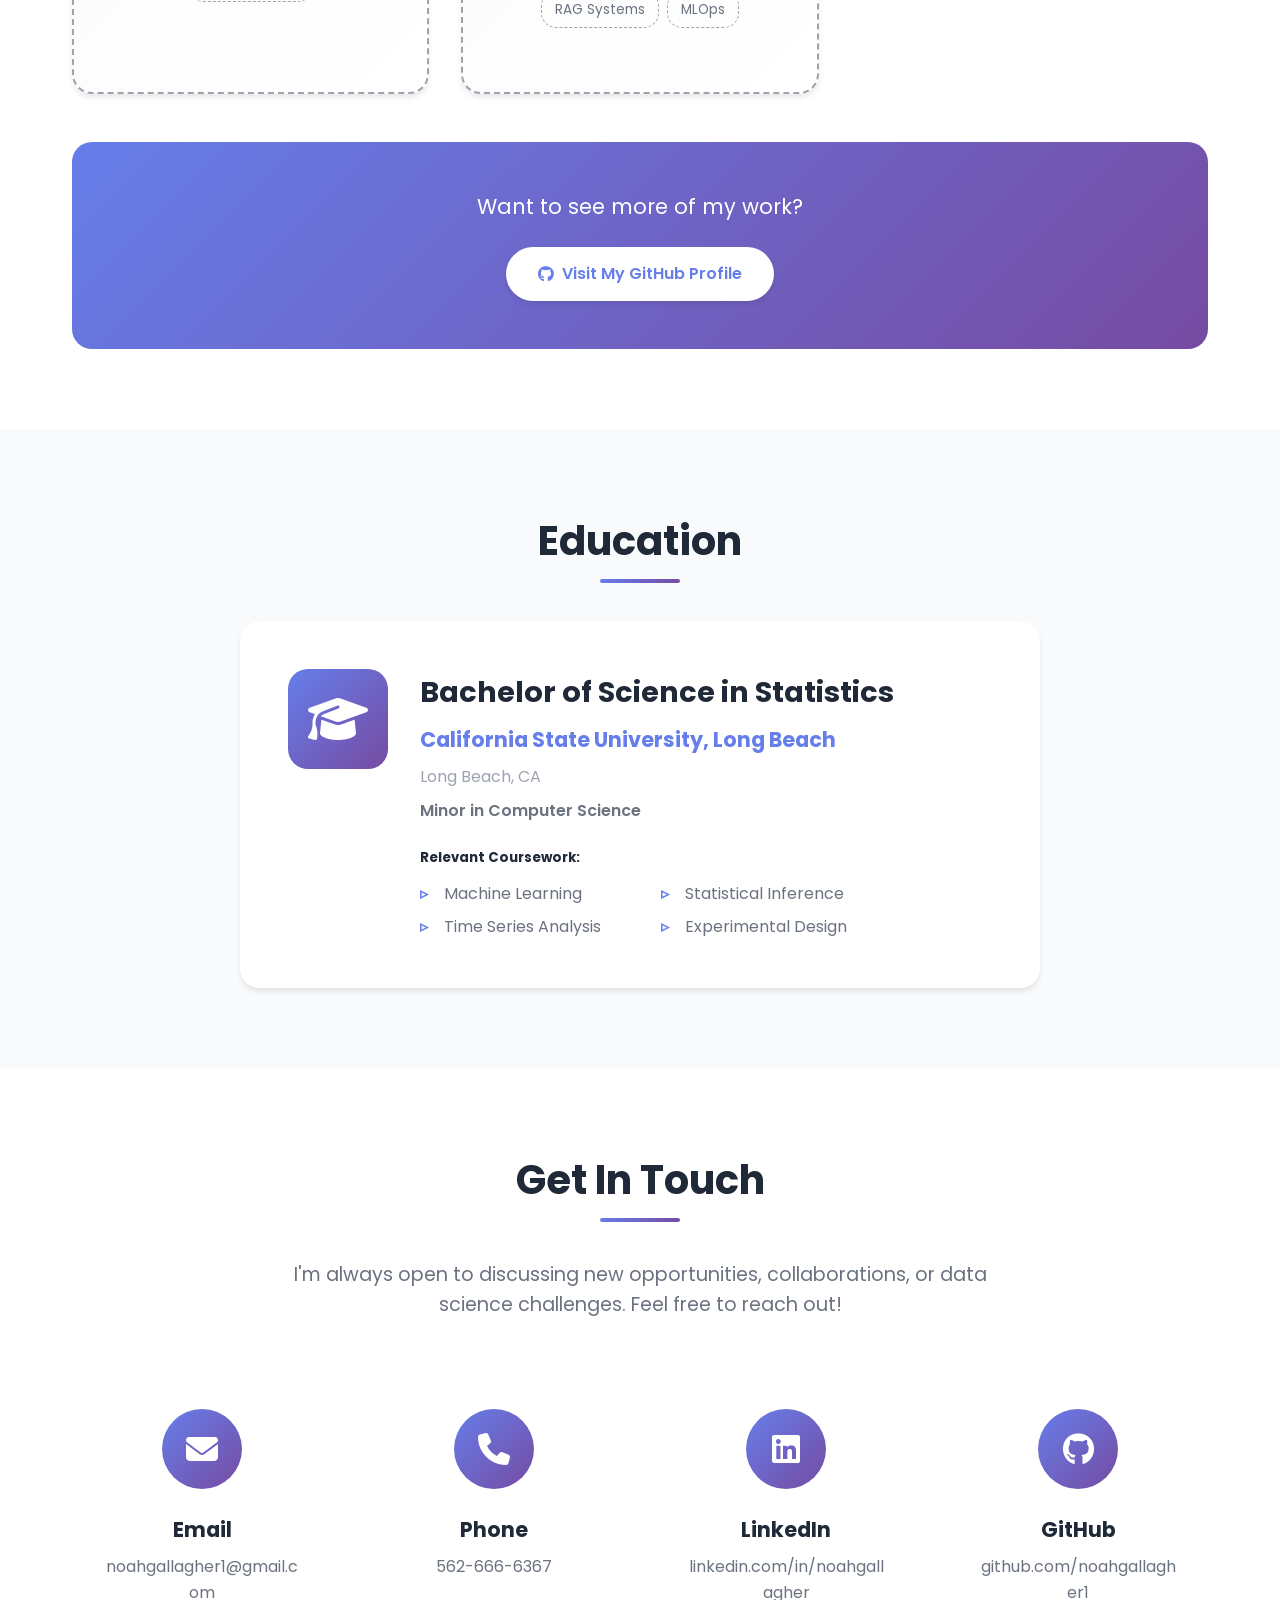
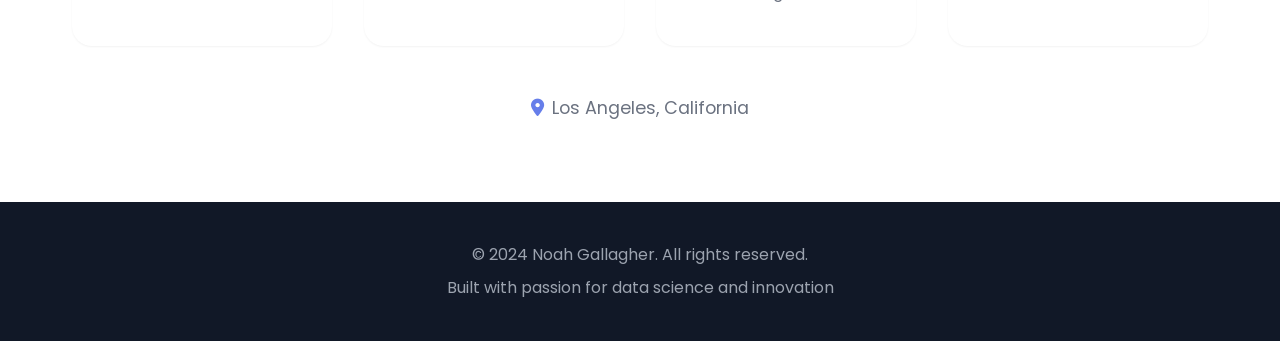
==== commit 37048b28: "Update years of experience from 4 to 5" ====
--- a/index.html
+++ b/index.html
@@ -102,7 +102,7 @@
                     </p>
                     <div class="about-stats">
                         <div class="stat-item">
-                            <h3>4+</h3>
+                            <h3>5+</h3>
                             <p>Years Experience</p>
                         </div>
                         <div class="stat-item">
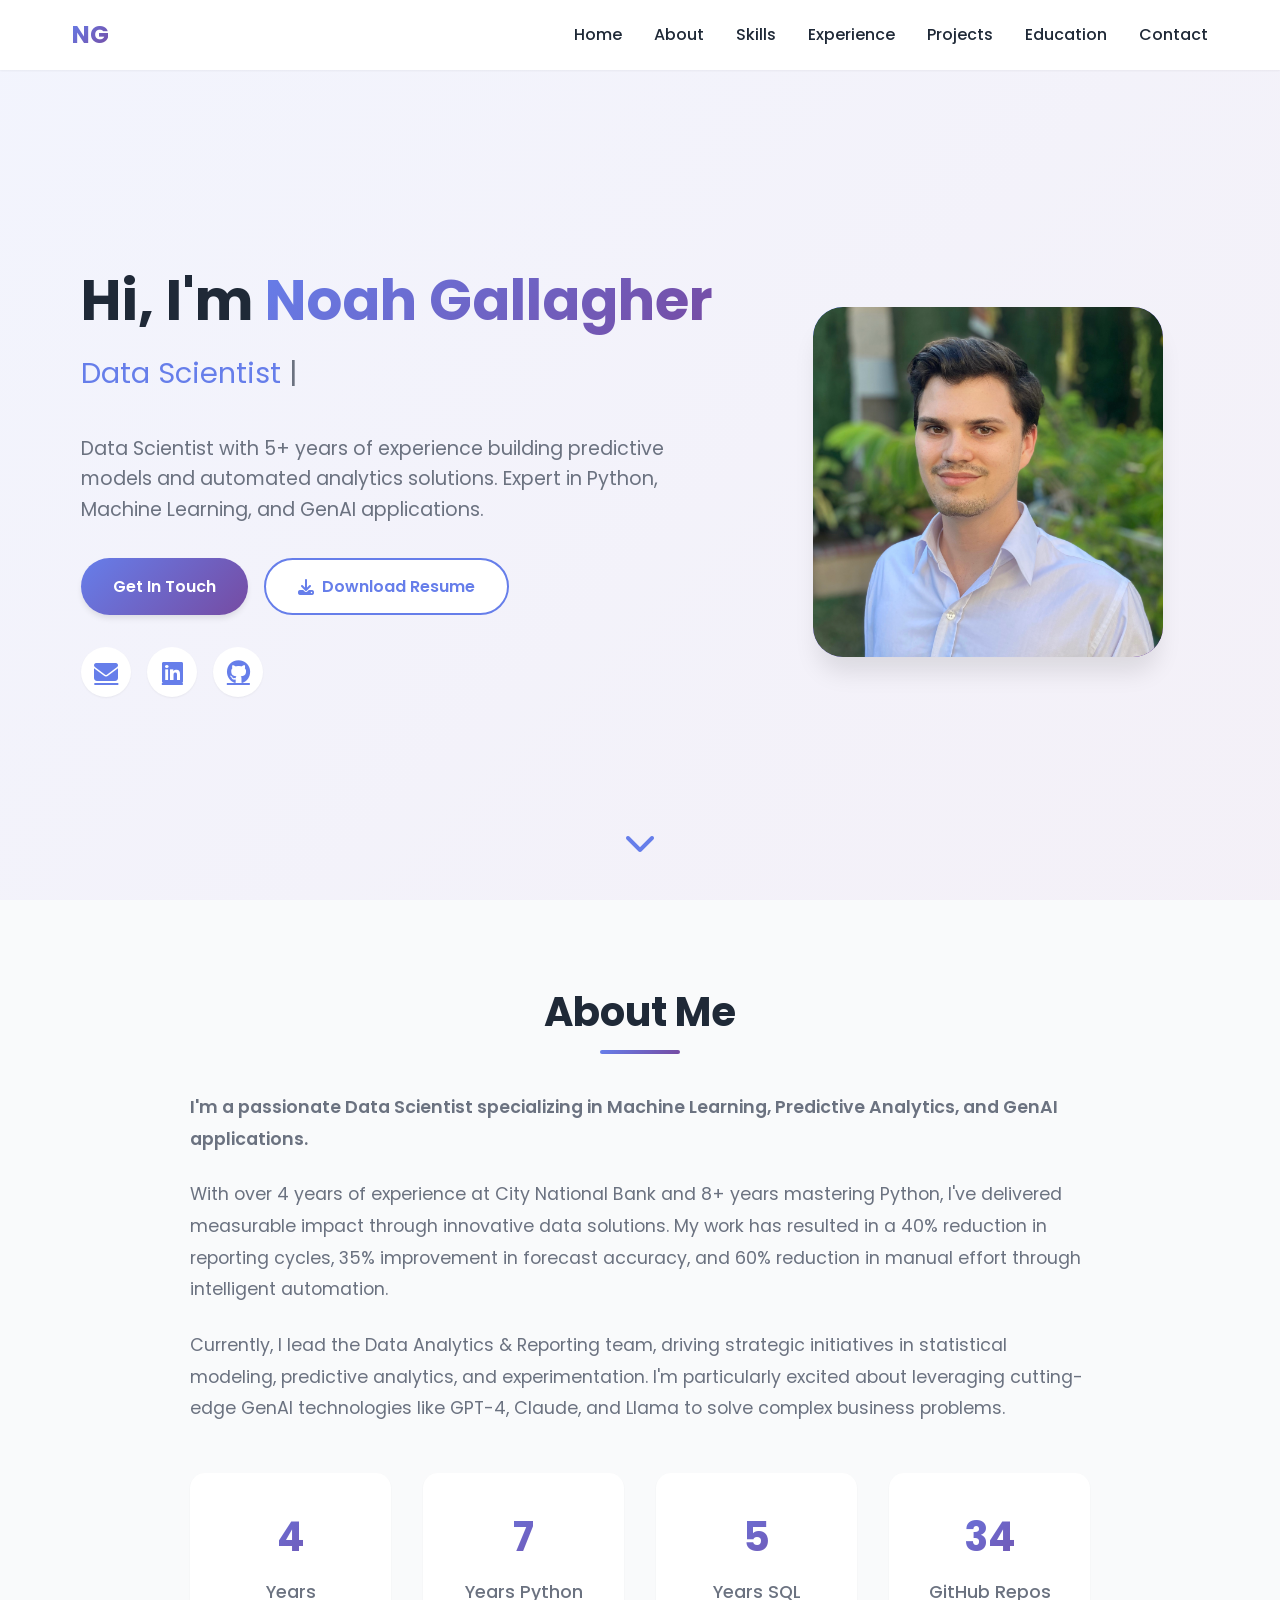
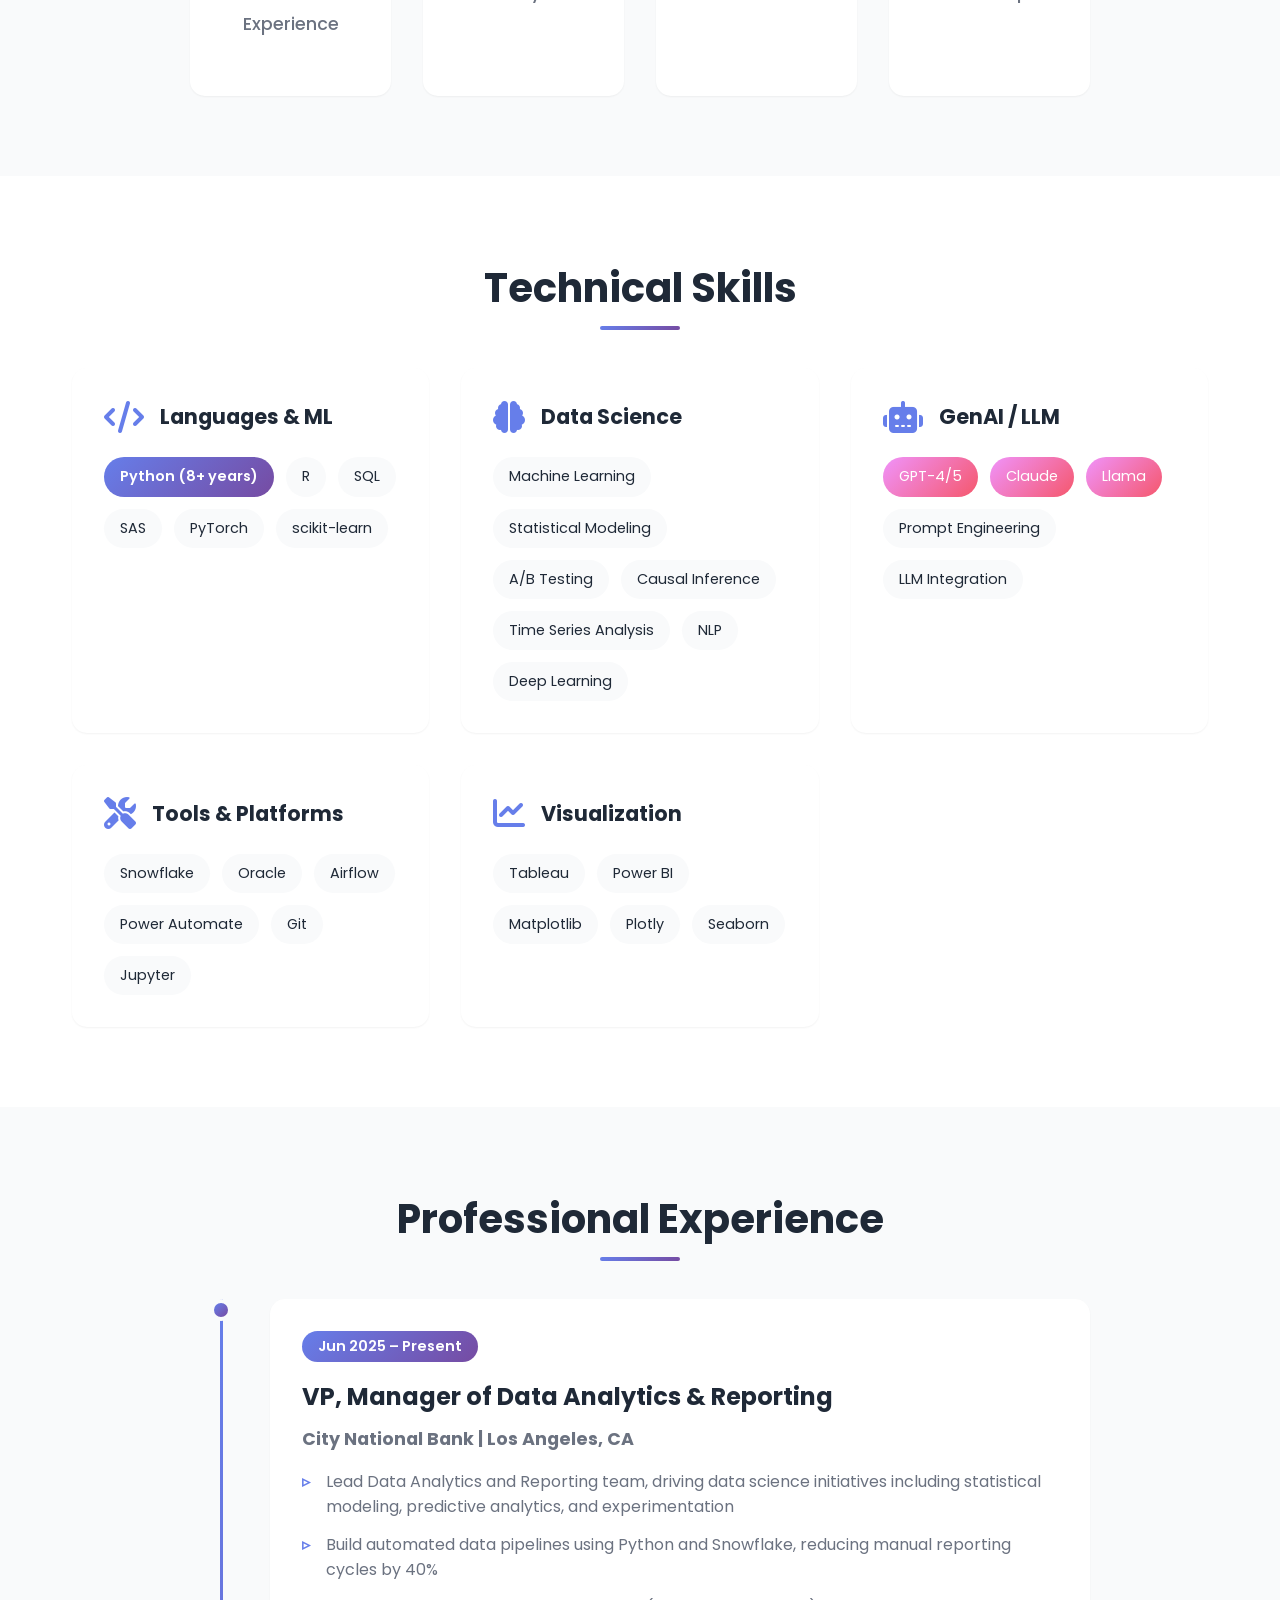
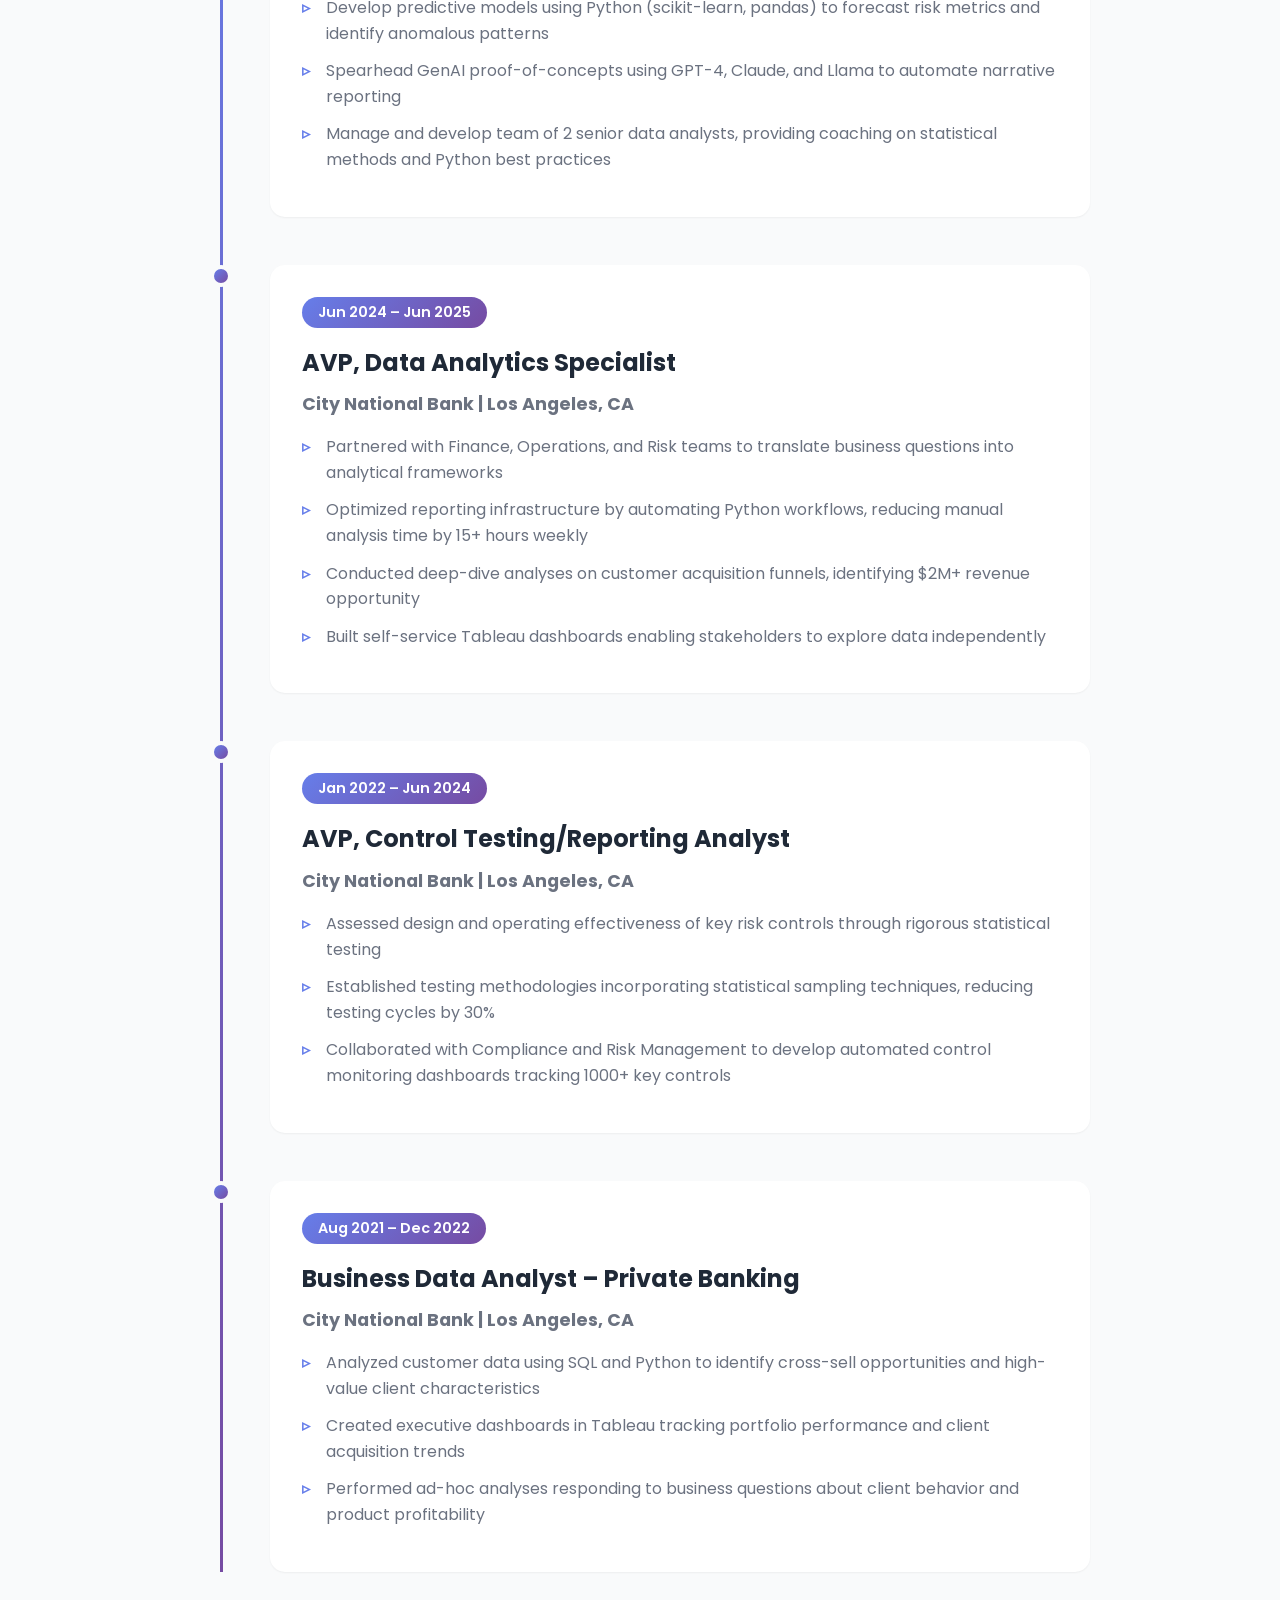
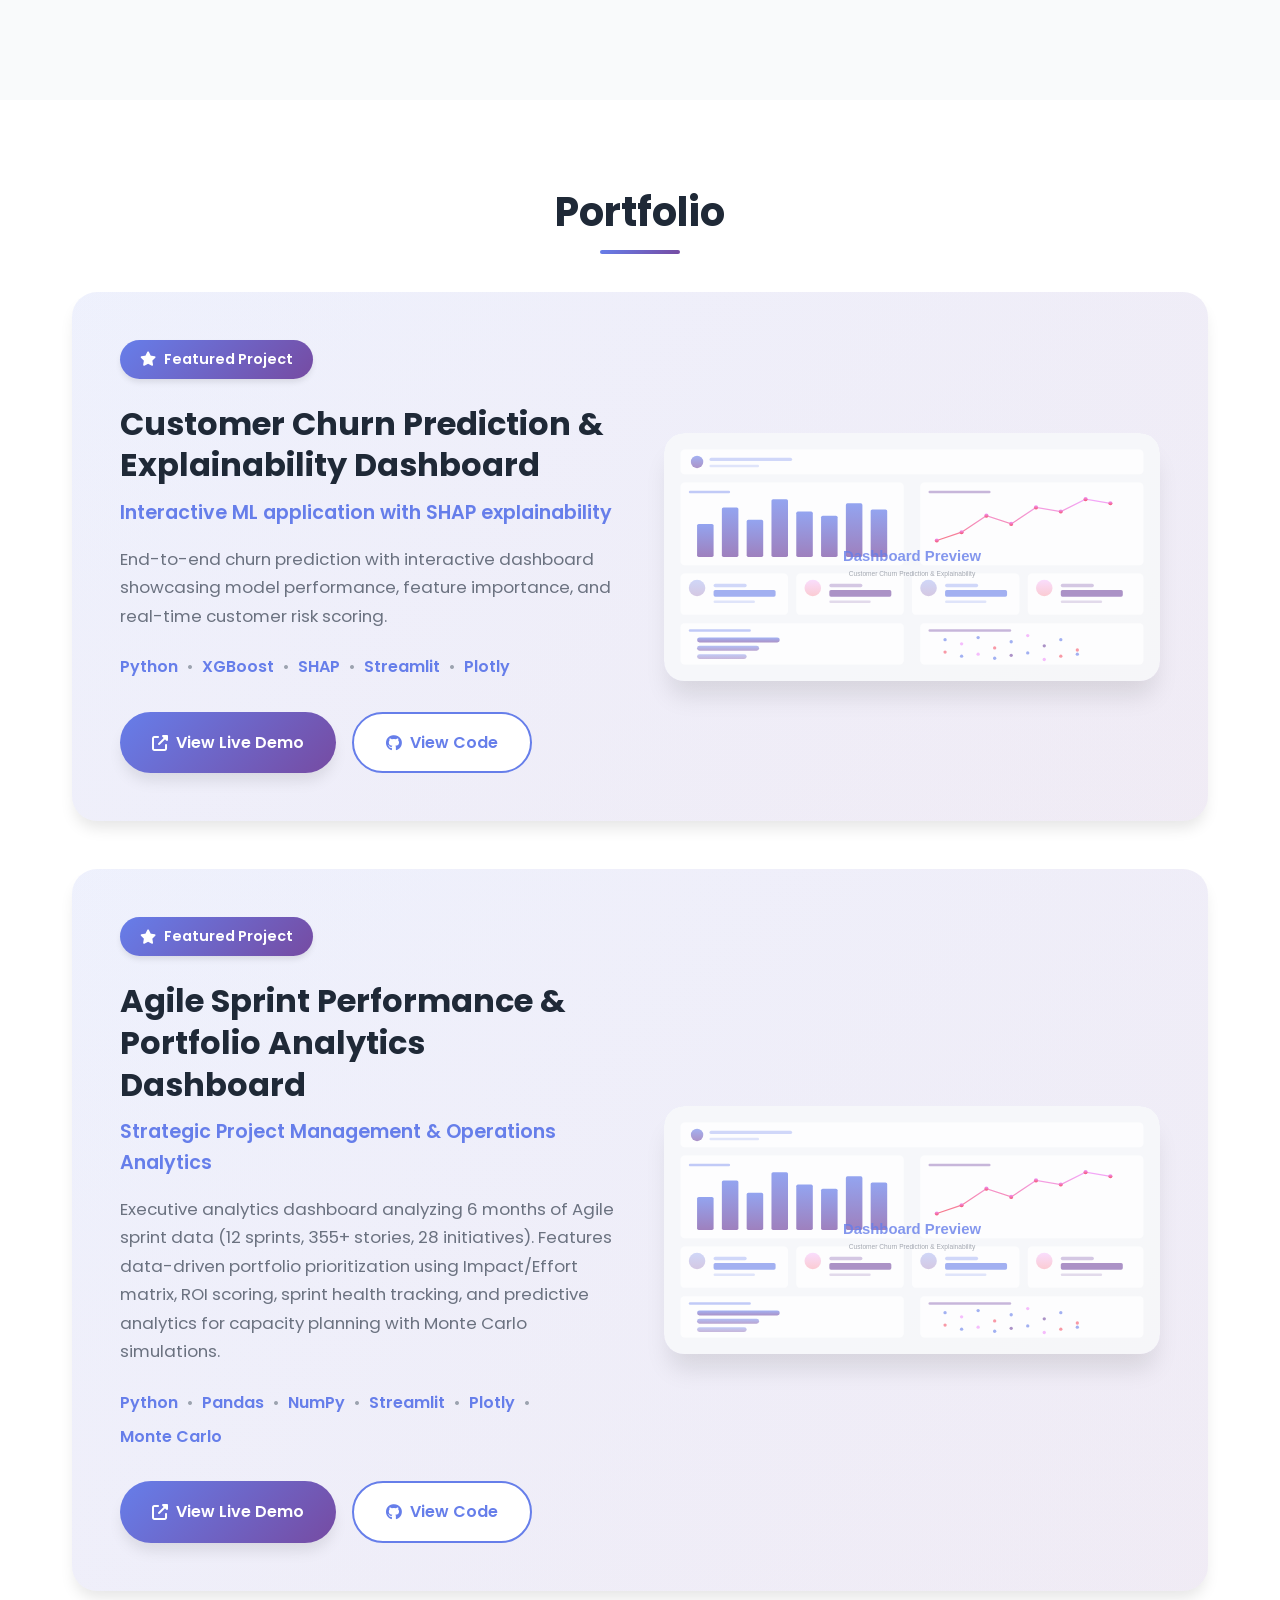
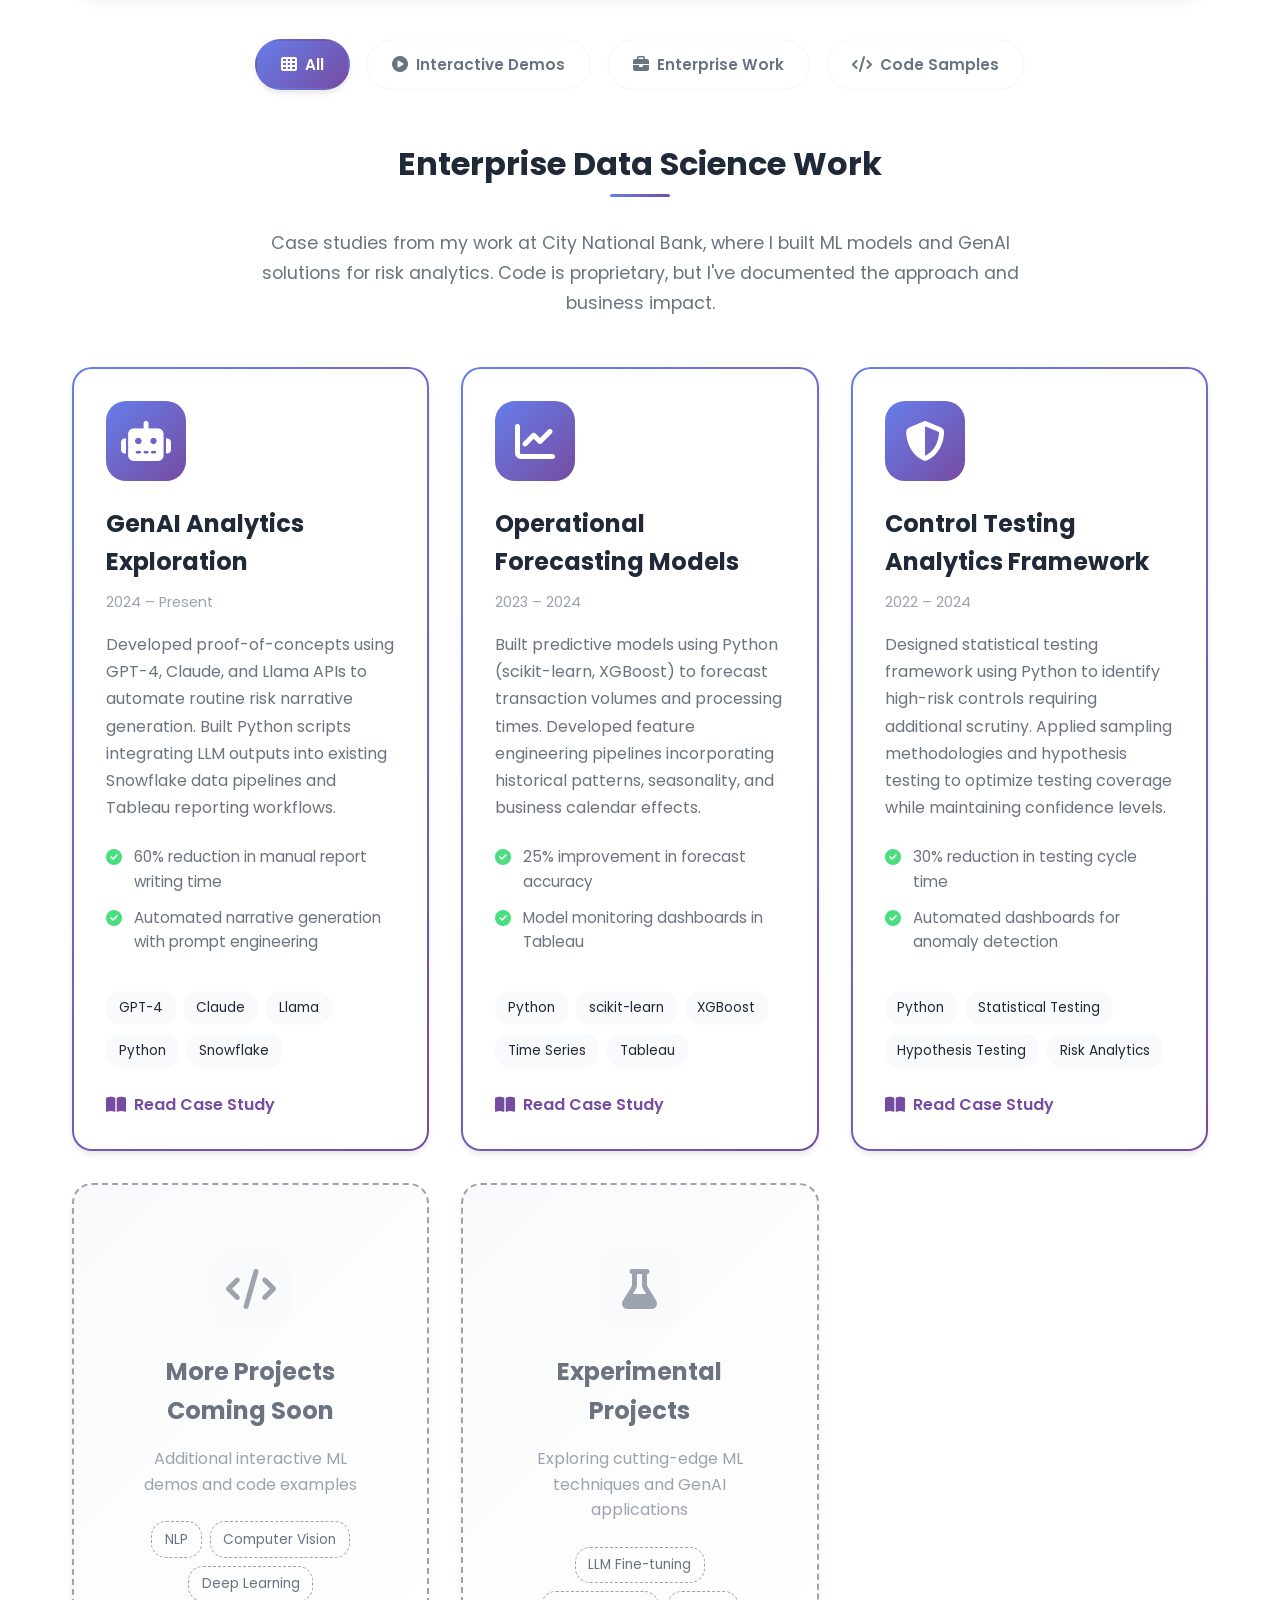
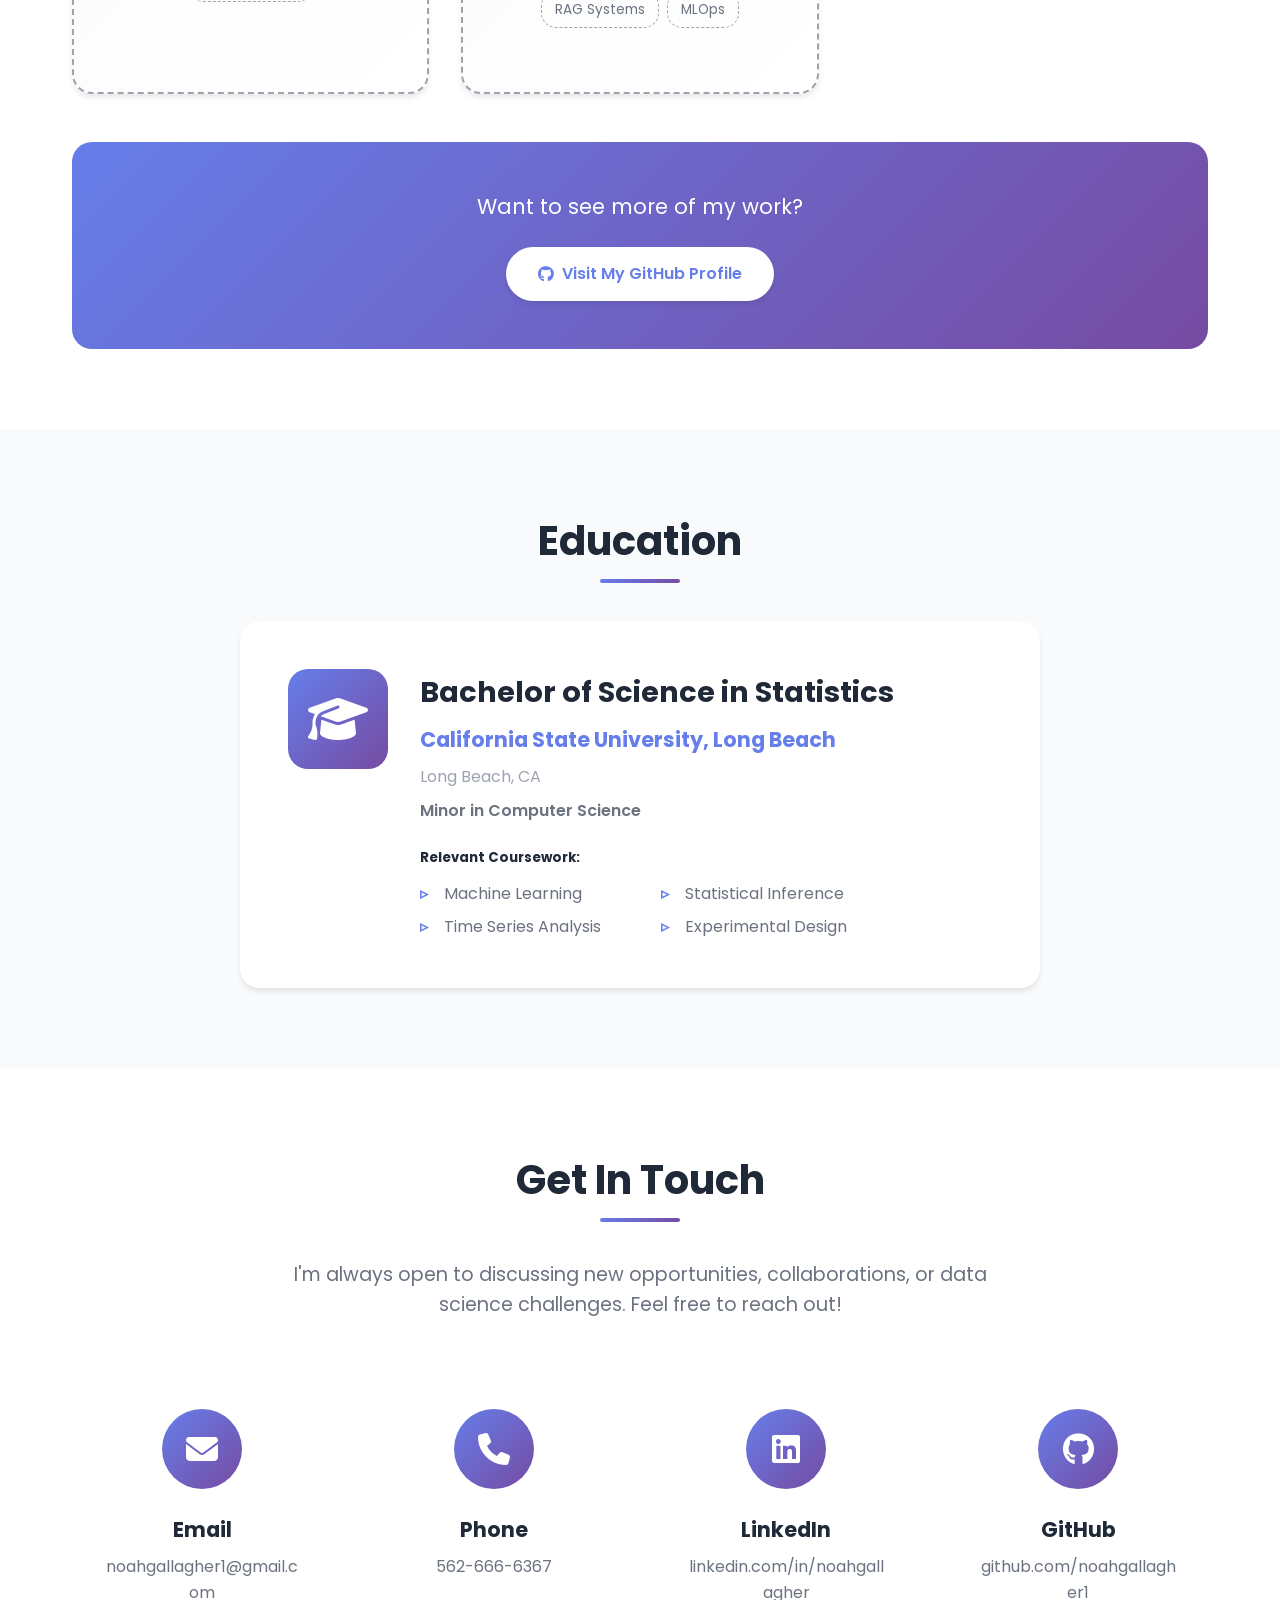
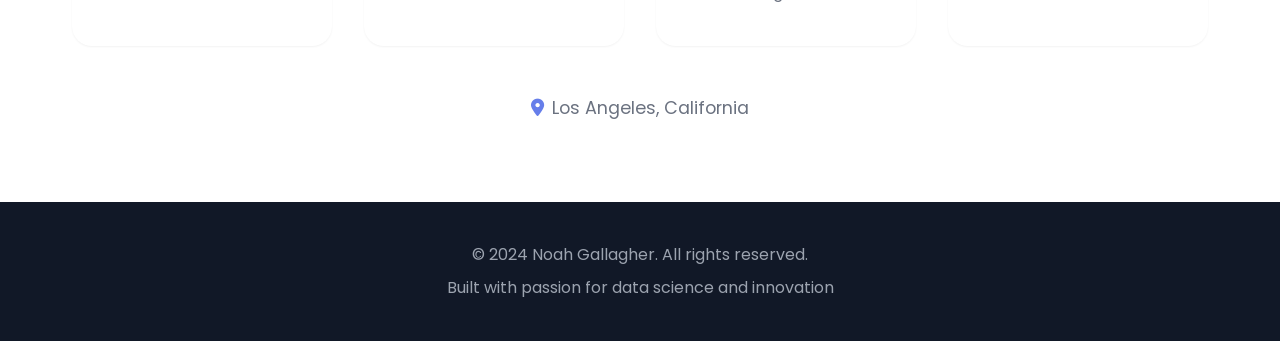
==== commit 060655c2: "Update demo link for Customer Churn Prediction Dashboard" ====
--- a/index.html
+++ b/index.html
@@ -308,7 +308,7 @@
                             <span class="tech-item">Plotly</span>
                         </div>
                         <div class="featured-project-buttons">
-                            <a href="https://customer-churn-prediction-dashboard-ng.streamlit.app" class="btn btn-featured-primary" target="_blank" rel="noopener noreferrer" aria-label="View live demo of Customer Churn Prediction Dashboard">
+                            <a href="https://noahsdatahub.com" class="btn btn-featured-primary" target="_blank" rel="noopener noreferrer" aria-label="View live demo of Customer Churn Prediction Dashboard">
                                 <i class="fas fa-external-link-alt"></i> View Live Demo
                             </a>
                             <a href="https://github.com/noahgallagher1/customer-churn-prediction" class="btn btn-featured-secondary" target="_blank" rel="noopener noreferrer" aria-label="View source code on GitHub">
